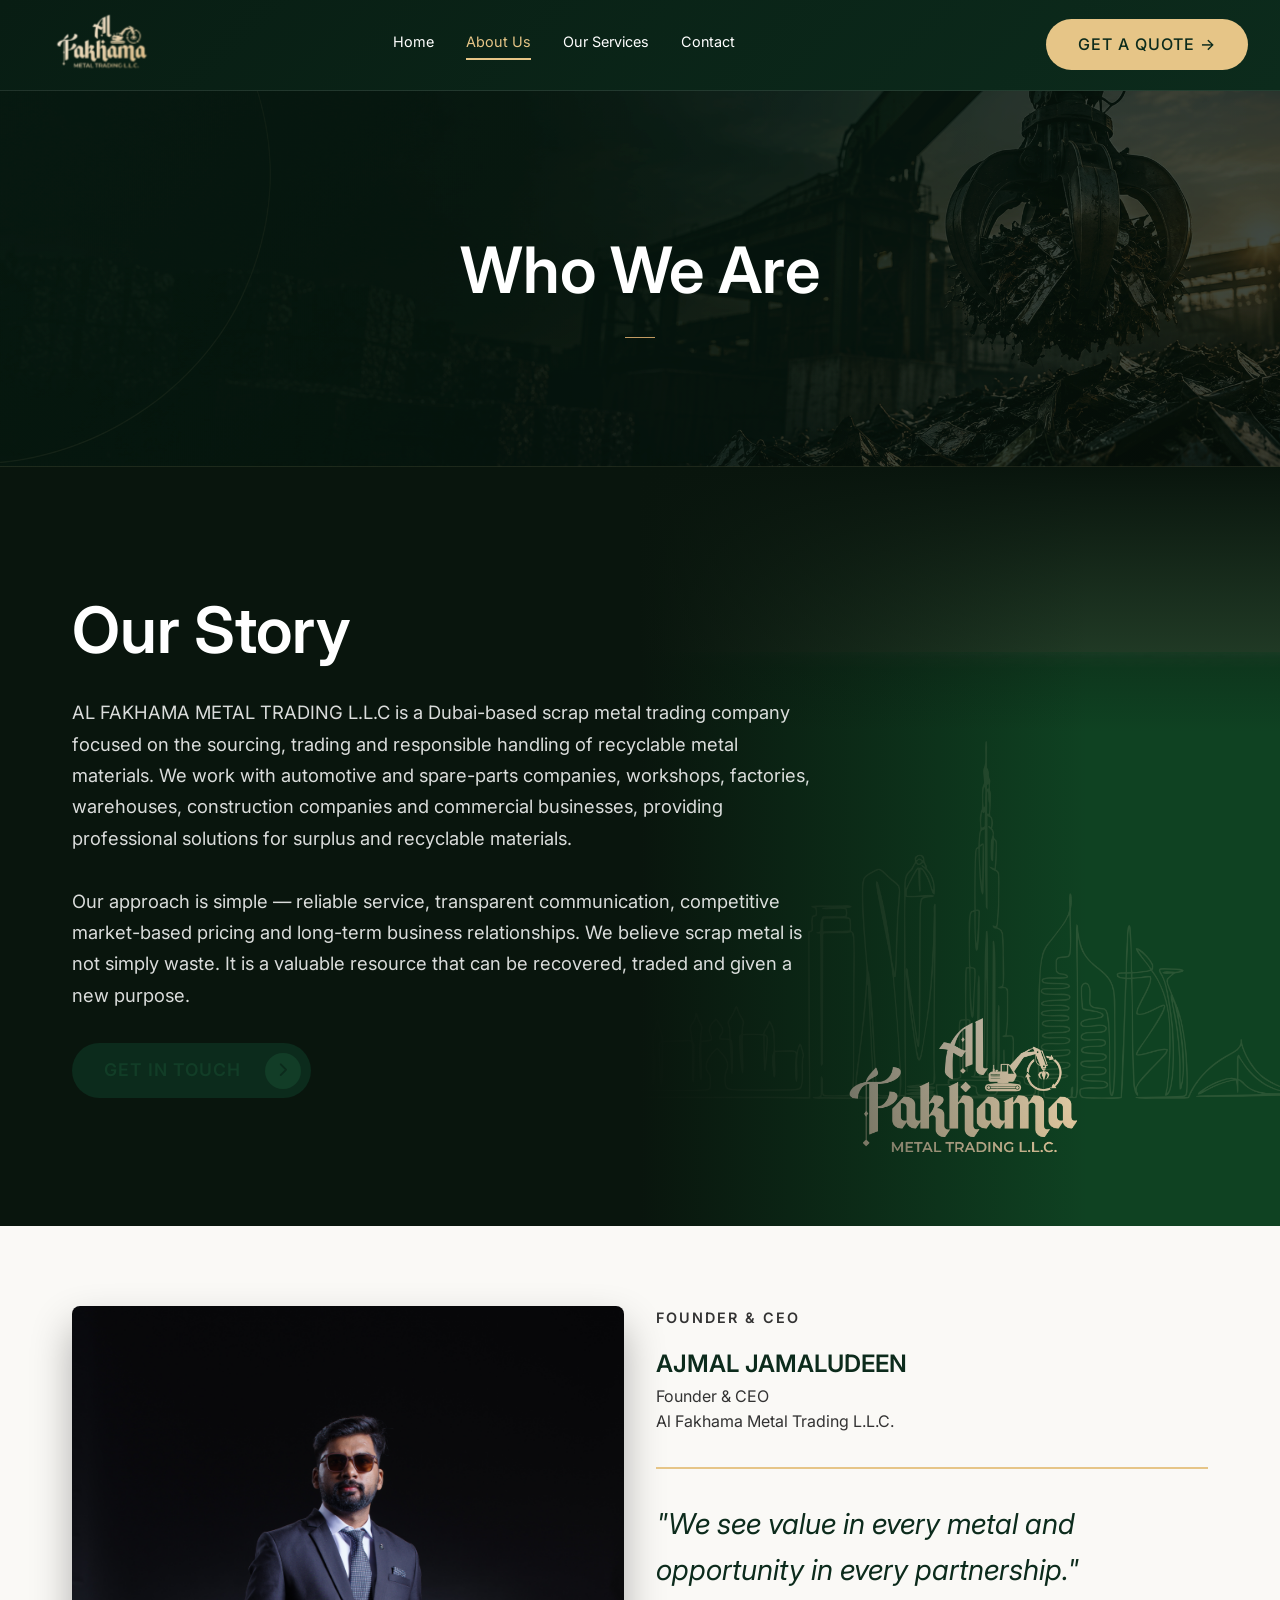
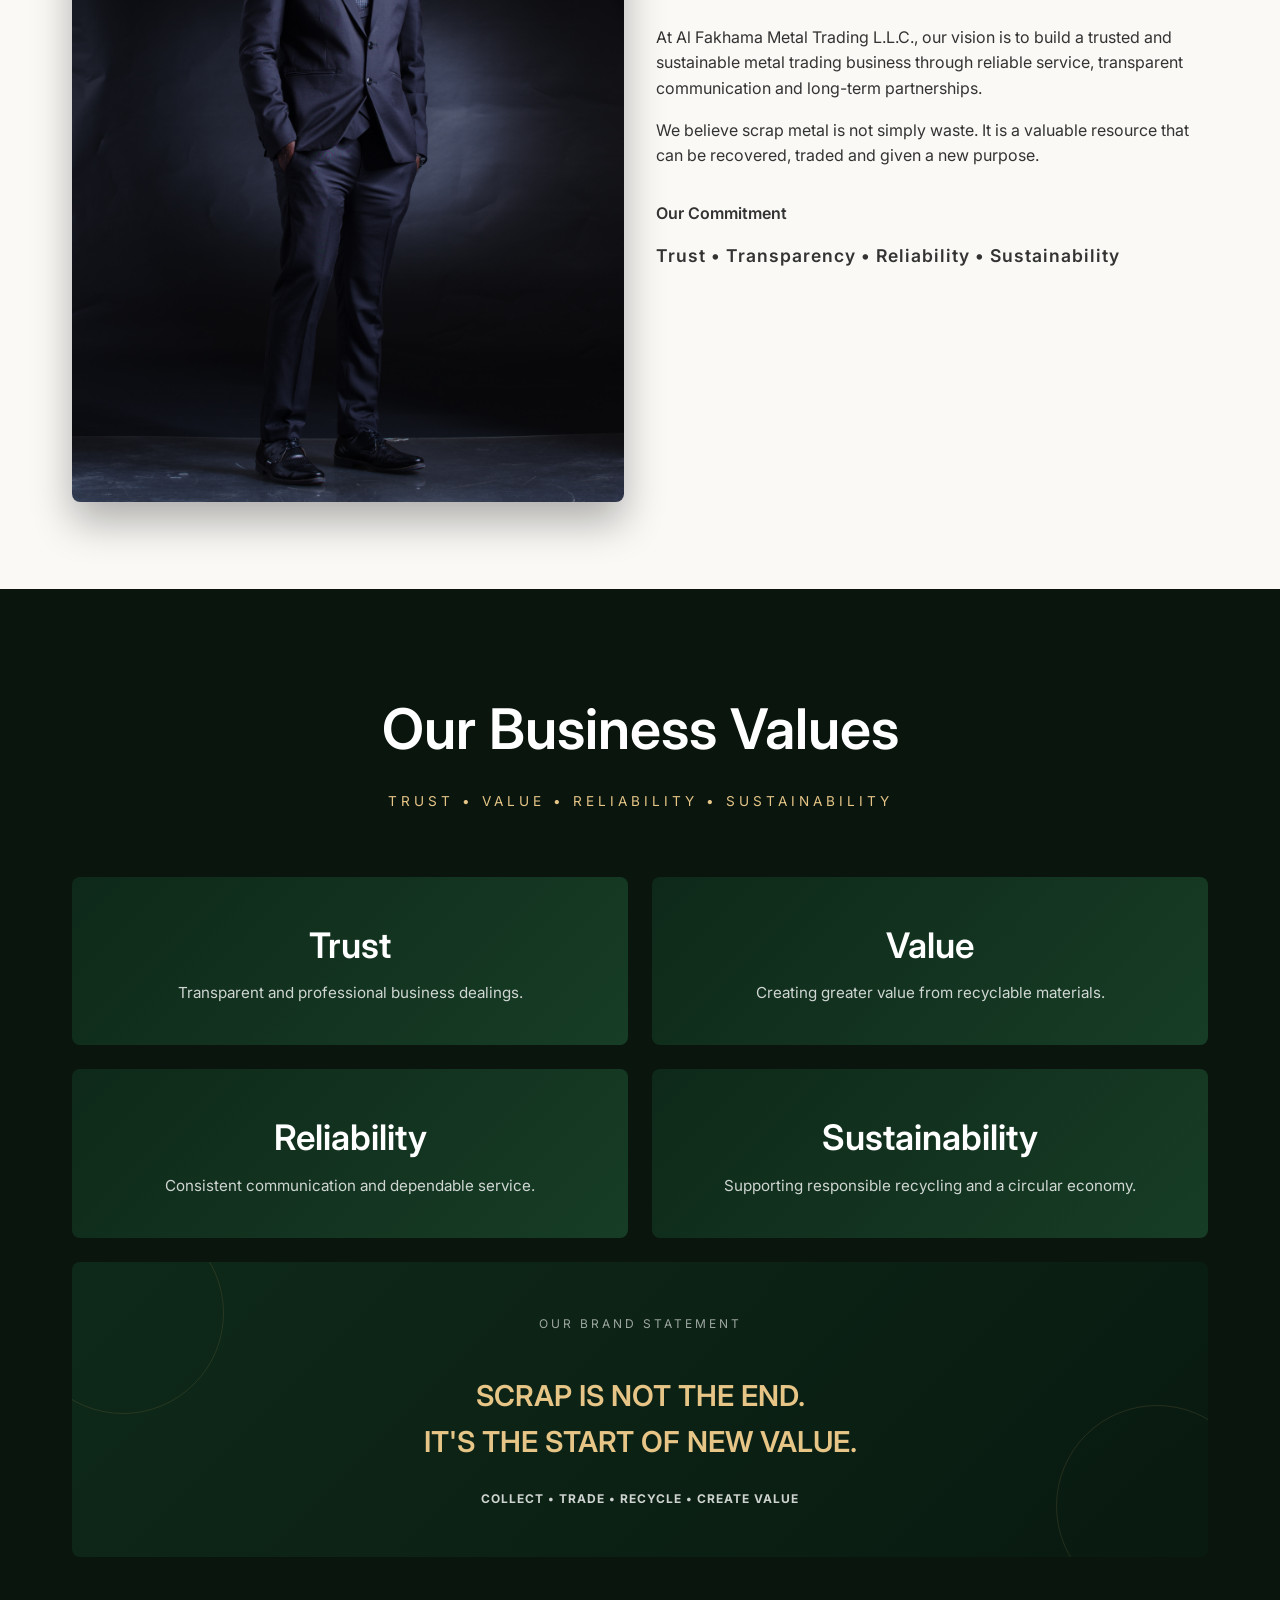
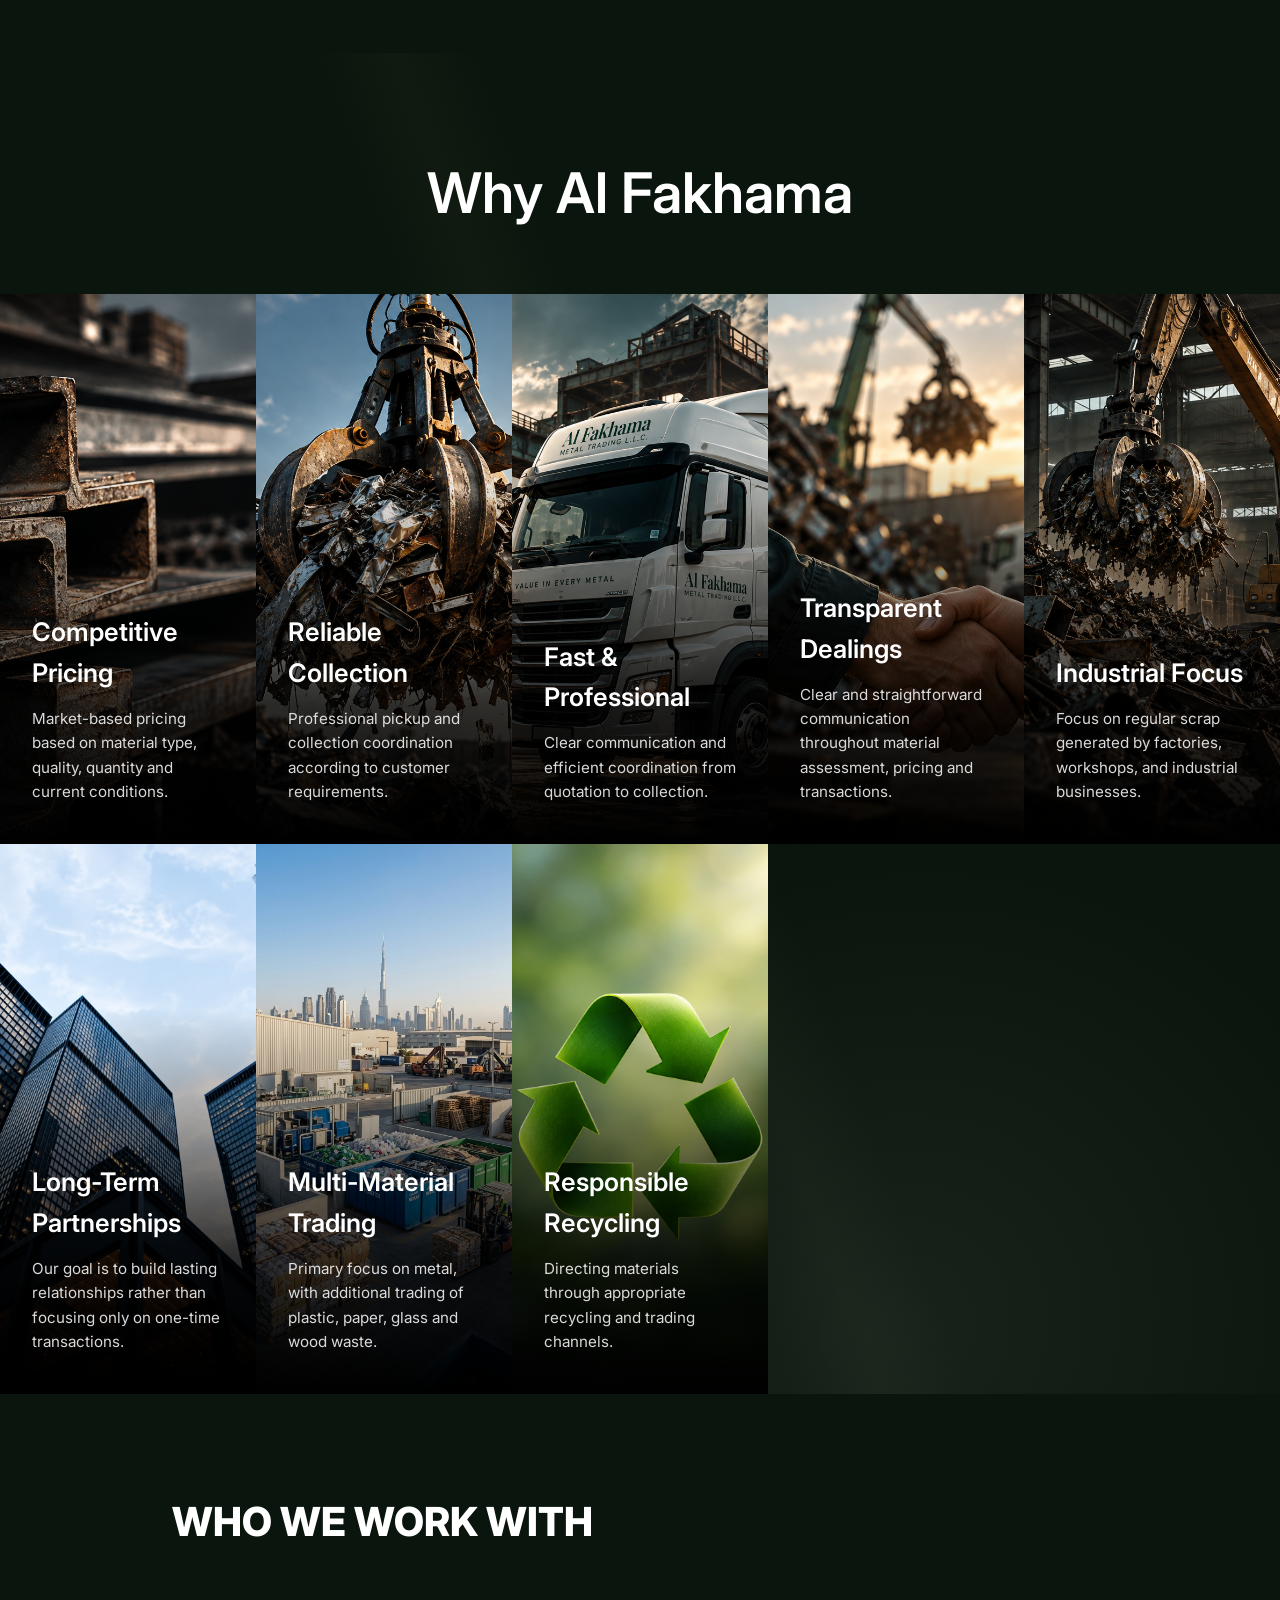
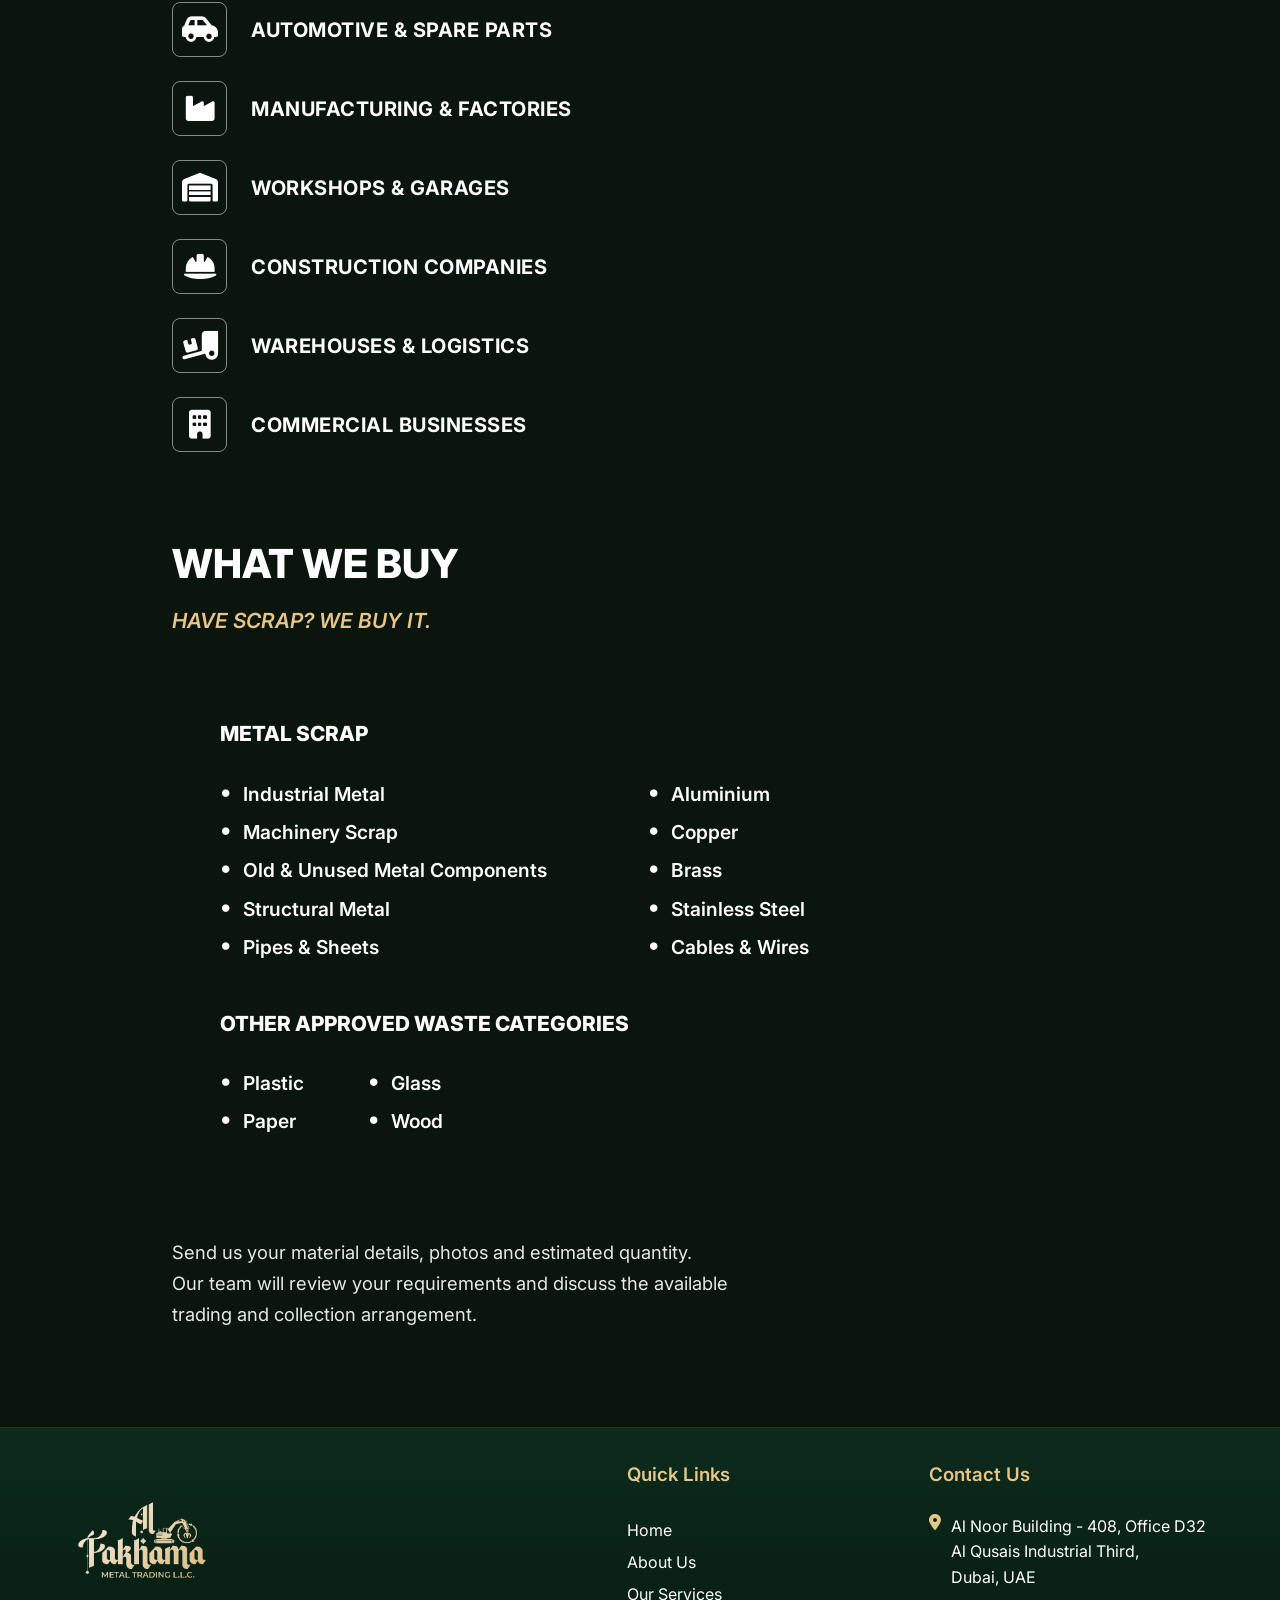
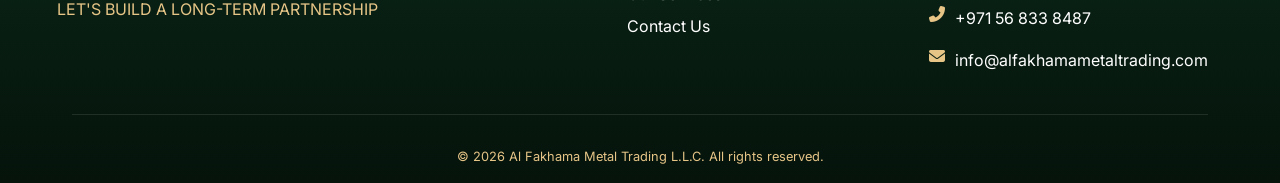
==== about.html @ 72f64377 "changes" ====
<!DOCTYPE html>
<html lang="en">

<head>
    <meta charset="UTF-8">
    <meta name="viewport" content="width=device-width, initial-scale=1.0">
    <title>About Us | Al Fakhama Metal Trading L.L.C.</title>
    <meta name="description"
        content="Learn about Al Fakhama Metal Trading L.L.C, a Dubai-based scrap metal trading company.">
    <link rel="stylesheet" href="css/style.css?v=2">
    <link rel="stylesheet" href="https://cdnjs.cloudflare.com/ajax/libs/font-awesome/6.4.0/css/all.min.css">
    <style>
        section.founder-section {
            background-color: #FAF9F6 !important;
            color: #333 !important;
        }

        .founder-section h2 {
            color: #0c2b1c !important;
        }

        .founder-section .founder-content p {
            color: #333 !important;
        }

        .founder-section .founder-quote {
            color: #0c2b1c !important;
        }
    </style>
</head>

<body>

    <header class="header">
        <div class="container">
            <div class="logo">
                <a href="index.html">
                    <img src="assets/logo.png" alt="Al Fakhama Logo"
                        style="height: 50px; transform: scale(2.8); transform-origin: left center;">
                </a>
            </div>
            <nav class="nav-links">
                <a href="index.html">Home</a>
                <a href="about.html" class="active">About Us</a>
                <a href="services.html">Our Services</a>

                <a href="contact.html">Contact</a>
            </nav>
            <a href="contact.html" class="btn btn-primary">Get a Quote &rarr;</a>
            <button class="mobile-menu-btn"><i class="fas fa-bars"></i></button>
        </div>
    </header>

    <div class="about-hero">
        <div class="about-hero-bg-image"
            style="position: absolute; top: 0; left: 0; right: 0; bottom: 0; background-image: url('assets/about_hero_new.png'); background-size: cover; background-position: center; opacity: 0.15; z-index: 0; pointer-events: none;">
        </div>
        <!-- Background text removed as requested -->
        <div class="container about-hero-inner" style="justify-content: center; position: relative; z-index: 2;">
            <div class="ah-center">
                <h1 class="ah-title">Who We <span class="text-gold">Are</span></h1>
                <div class="ah-sub-line"></div>
            </div>
        </div>
    </div>

    <section class="section" style="padding: 8rem 0; position: relative; overflow: hidden;">
        <!-- Right-side background image (z-index: 1), color-matched to the image's background to remove the internal hard edge -->
        <div style="position: absolute; top: 0; right: -20px; bottom: 0; width: calc(50% + 20px); background-color: rgb(42, 73, 47); background-image: url('assets/story_side_bg.png'); background-size: contain; background-position: right bottom; background-repeat: no-repeat; pointer-events: none; z-index: 1;"></div>
        
        <!-- Full-width gradient overlay to fade the left edge perfectly into the dark background -->
        <div style="position: absolute; top: 0; left: 0; right: 0; bottom: 0; z-index: 2; pointer-events: none; background: linear-gradient(to right, #09150d 0%, #09150d 50%, transparent 85%);"></div>
        
        <!-- Full-width gradient overlay to fade the top edge perfectly into the dark background -->
        <div style="position: absolute; top: 0; left: 0; right: 0; bottom: 0; z-index: 2; pointer-events: none; background: linear-gradient(to bottom, #09150d 0%, transparent 35%);"></div>

        <div class="container" style="max-width: 1200px; position: relative; z-index: 3;">
            <div class="story-content-clean" style="max-width: 65%;">
                <h2 class="text-gold">Our Story</h2>

                <p class="text-light">
                    AL FAKHAMA METAL TRADING L.L.C is a Dubai-based scrap metal trading company focused on the sourcing,
                    trading and responsible handling of recyclable metal materials. We work with automotive and
                    spare-parts companies, workshops, factories, warehouses, construction companies and commercial
                    businesses, providing professional solutions for surplus and recyclable materials.
                </p>

                <p class="text-light">
                    Our approach is simple &mdash; reliable service, transparent communication, competitive market-based
                    pricing and long-term business relationships. We believe scrap metal is not simply waste. It is a
                    valuable resource that can be recovered, traded and given a new purpose.
                </p>

                <a href="contact.html" class="btn btn-primary story-btn">
                    Get in Touch
                    <span class="story-btn-icon">
                        <i class="fas fa-chevron-right"></i>
                    </span>
                </a>
            </div>
        </div>
    </section>

    <!-- Founder Section -->
    <section class="section founder-section" style="background-color: #FAF9F6; color: #333;">
        <div class="container">
            <div class="grid grid-2">
                <div class="founder-image">
                    <img src="assets/founder_new.jpg" alt="Ajmal Jamaludeen, Founder & CEO">
                </div>
                <div class="founder-content">
                    <p class="text-gold-light mb-1"
                        style="font-weight: 600; letter-spacing: 2px; text-transform: uppercase; font-size: 0.9rem;">
                        FOUNDER & CEO</p>
                    <h2>AJMAL JAMALUDEEN</h2>
                    <p class="mb-2">Founder & CEO<br>Al Fakhama Metal Trading L.L.C.</p>

                    <blockquote class="founder-quote">
                        "We see value in every metal and opportunity in every partnership."
                    </blockquote>

                    <p class="mb-1">At Al Fakhama Metal Trading L.L.C., our vision is to build a trusted and sustainable
                        metal trading business through reliable service, transparent communication and long-term
                        partnerships.</p>
                    <p class="mb-1">We believe scrap metal is not simply waste. It is a valuable resource that can be
                        recovered, traded and given a new purpose.</p>

                    <div style="margin-top: 2rem;">
                        <h4 class="text-primary mb-1">Our Commitment</h4>
                        <p style="font-weight: 600; font-size: 1.1rem; letter-spacing: 1px;">Trust &bull; Transparency
                            &bull; Reliability &bull; Sustainability</p>
                    </div>
                </div>
            </div>
        </div>
    </section>

    <!-- Values Section -->
    <section class="section values-section">
        <div class="container">
            <div class="values-header">
                <h2 class="values-title">Our Business <span class="text-gold">Values</span></h2>
                <div class="values-subtitle">TRUST &bull; VALUE &bull; RELIABILITY &bull; SUSTAINABILITY</div>
            </div>

            <div class="values-grid">
                <div class="val-card">
                    <div class="val-content text-center" style="align-items: center;">
                        <h3>Trust</h3>
                        <p>Transparent and professional business dealings.</p>
                    </div>
                </div>

                <div class="val-card">
                    <div class="val-content text-center" style="align-items: center;">
                        <h3>Value</h3>
                        <p>Creating greater value from recyclable materials.</p>
                    </div>
                </div>

                <div class="val-card">
                    <div class="val-content text-center" style="align-items: center;">
                        <h3>Reliability</h3>
                        <p>Consistent communication and dependable service.</p>
                    </div>
                </div>

                <div class="val-card">
                    <div class="val-content text-center" style="align-items: center;">
                        <h3>Sustainability</h3>
                        <p>Supporting responsible recycling and a circular economy.</p>
                    </div>
                </div>
            </div>

            <div class="brand-statement-bar">
                <span class="brand-eyebrow">OUR BRAND STATEMENT</span>
                <h2 style="font-size: 1.8rem; text-transform: uppercase; margin: 1.5rem 0;">Scrap is not the
                    end.<br>It's the start of new value.</h2>
                <div class="brand-sub" style="font-weight: 700; letter-spacing: 1px;">COLLECT &bull; TRADE &bull;
                    RECYCLE &bull; CREATE VALUE</div>
            </div>
        </div>
    </section>

    <!-- Why Choose Us -->
    <section class="section why-section-bg" style="padding: 0;">
        <div class="text-center" style="padding: 6rem 1rem 3rem;">
            <h2 class="mat-title">Why Al Fakhama</h2>

        </div>

        <div class="achievements-grid">
            <div class="achievements-card">
                <div class="achievements-card-bg" style="background-image: url('assets/why_1.png');"></div>
                <div class="achievements-card-content">
                    <h4>Competitive Pricing</h4>
                    <p>Market-based pricing based on material type, quality, quantity and current conditions.</p>
                </div>
            </div>
            <div class="achievements-card">
                <div class="achievements-card-bg" style="background-image: url('assets/why_2.png');"></div>
                <div class="achievements-card-content">
                    <h4>Reliable Collection</h4>
                    <p>Professional pickup and collection coordination according to customer requirements.</p>
                </div>
            </div>
            <div class="achievements-card">
                <div class="achievements-card-bg" style="background-image: url('assets/why_3.png');"></div>
                <div class="achievements-card-content">
                    <h4>Fast & Professional</h4>
                    <p>Clear communication and efficient coordination from quotation to collection.</p>
                </div>
            </div>
            <div class="achievements-card">
                <div class="achievements-card-bg" style="background-image: url('assets/why_4.png');"></div>
                <div class="achievements-card-content">
                    <h4>Transparent Dealings</h4>
                    <p>Clear and straightforward communication throughout material assessment, pricing and transactions.
                    </p>
                </div>
            </div>
            <div class="achievements-card">
                <div class="achievements-card-bg" style="background-image: url('assets/why_5.png');"></div>
                <div class="achievements-card-content">
                    <h4>Industrial Focus</h4>
                    <p>Focus on regular scrap generated by factories, workshops, and industrial businesses.</p>
                </div>
            </div>
            <div class="achievements-card">
                <div class="achievements-card-bg" style="background-image: url('assets/why_6_new.png');"></div>
                <div class="achievements-card-content">
                    <h4>Long-Term Partnerships</h4>
                    <p>Our goal is to build lasting relationships rather than focusing only on one-time transactions.
                    </p>
                </div>
            </div>
            <div class="achievements-card">
                <div class="achievements-card-bg" style="background-image: url('assets/why_7.png');"></div>
                <div class="achievements-card-content">
                    <h4>Multi-Material Trading</h4>
                    <p>Primary focus on metal, with additional trading of plastic, paper, glass and wood waste.</p>
                </div>
            </div>
            <div class="achievements-card">
                <div class="achievements-card-bg" style="background-image: url('assets/why_8.png');"></div>
                <div class="achievements-card-content">
                    <h4>Responsible Recycling</h4>
                    <p>Directing materials through appropriate recycling and trading channels.</p>
                </div>
            </div>
        </div>
    </section>

    <!-- Who We Work With Section -->
    <section class="section www-section">
        <div class="container" style="max-width: 1000px;">
            <div class="www-header">
                <h2>WHO WE WORK WITH</h2>
            </div>

            <div class="www-list">
                <div class="www-item">
                    <div class="www-icon"><i class="fas fa-car-side"></i></div>
                    <h4>AUTOMOTIVE & SPARE PARTS</h4>
                </div>
                <div class="www-item">
                    <div class="www-icon"><i class="fas fa-industry"></i></div>
                    <h4>MANUFACTURING & FACTORIES</h4>
                </div>
                <div class="www-item">
                    <div class="www-icon"><i class="fas fa-warehouse"></i></div>
                    <h4>WORKSHOPS & GARAGES</h4>
                </div>
                <div class="www-item">
                    <div class="www-icon"><i class="fas fa-hard-hat"></i></div>
                    <h4>CONSTRUCTION COMPANIES</h4>
                </div>
                <div class="www-item">
                    <div class="www-icon"><i class="fas fa-truck-loading"></i></div>
                    <h4>WAREHOUSES & LOGISTICS</h4>
                </div>
                <div class="www-item">
                    <div class="www-icon"><i class="fas fa-building"></i></div>
                    <h4>COMMERCIAL BUSINESSES</h4>
                </div>
            </div>

            <div class="wwb-header">
                <h2>WHAT WE BUY</h2>
                <h4>HAVE SCRAP? WE BUY IT.</h4>
            </div>

            <div class="wwb-card">
                <h4 class="wwb-card-title">METAL SCRAP</h4>
                <div class="wwb-grid">
                    <ul class="wwb-list">
                        <li>Industrial Metal</li>
                        <li>Machinery Scrap</li>
                        <li>Old & Unused Metal Components</li>
                        <li>Structural Metal</li>
                        <li>Pipes & Sheets</li>
                    </ul>
                    <ul class="wwb-list">
                        <li>Aluminium</li>
                        <li>Copper</li>
                        <li>Brass</li>
                        <li>Stainless Steel</li>
                        <li>Cables & Wires</li>
                    </ul>
                </div>

                <h4 class="wwb-card-title">OTHER APPROVED WASTE CATEGORIES</h4>
                <div class="wwb-flex">
                    <div>
                        <div>Plastic</div>
                        <div>Paper</div>
                    </div>
                    <div>
                        <div>Glass</div>
                        <div>Wood</div>
                    </div>
                </div>
            </div>

            <p class="wwb-footer-text text-light">
                Send us your material details, photos and estimated quantity.<br>
                Our team will review your requirements and discuss the available<br>
                trading and collection arrangement.
            </p>
        </div>
    </section>

    <footer class="footer">
        <div class="container">
            <div class="footer-grid">
                <div style="margin-left: -30px;">
                    <div class="logo" style="margin-top: -20px; margin-bottom: -50px;">
                        <img src="assets/logo.png" alt="Al Fakhama Logo" style="height: 200px;">
                    </div>
                    <p class="text-muted mb-2" style="margin-left: 15px;">LET'S BUILD A LONG-TERM PARTNERSHIP</p>

                </div>
                <div>
                    <h3>Quick Links</h3>
                    <ul class="text-muted" style="line-height: 2;">
                        <li><a href="index.html">Home</a></li>
                        <li><a href="about.html">About Us</a></li>
                        <li><a href="services.html">Our Services</a></li>
                        <li><a href="contact.html">Contact Us</a></li>
                    </ul>
                </div>
                <div>
                    <h3>Contact Us</h3>
                    <ul class="footer-contact text-muted">
                        <li>
                            <i class="fas fa-map-marker-alt text-gold-light mt-1"></i>
                            <span>Al Noor Building - 408, Office D32<br>Al Qusais Industrial Third,<br>Dubai, UAE</span>
                        </li>
                        <li>
                            <i class="fas fa-phone-alt text-gold-light mt-1"></i>
                            <span>+971 56 833 8487</span>
                        </li>
                        <li>
                            <i class="fas fa-envelope text-gold-light mt-1"></i>
                            <span>info@alfakhamametaltrading.com</span>
                        </li>
                    </ul>
                </div>
            </div>
            <div class="footer-bottom">
                <p>&copy; 2026 Al Fakhama Metal Trading L.L.C. All rights reserved.</p>
            </div>
        </div>
    </footer>
    <script src="js/script.js"></script>
</body>

</html>
---- css/style.css ----
@import url('https://fonts.googleapis.com/css2?family=Inter:wght@300;400;500;600;700;800&display=swap');

:root {
    --primary-color: #0c2b1c;
    --secondary-color: #123d27;
    --gold: #c29b62;
    --gold-light: #e6c587;
    --text-light: #ffffff;
    --text-muted: rgba(255, 255, 255, 0.7);
    --font-heading: 'Inter', sans-serif;
    --font-body: 'Inter', sans-serif;
}

* {
    margin: 0;
    padding: 0;
    box-sizing: border-box;
}

body {
    font-family: var(--font-body);
    background-color: #09150d;
    color: var(--text-light);
    line-height: 1.6;
    -webkit-font-smoothing: antialiased;
}

a {
    text-decoration: none;
    color: inherit;
}

ul {
    list-style: none;
}

/* Typography */
h1,
h2,
h3,
h4,
h5,
h6 {
    font-family: var(--font-heading);
    font-weight: 600;
}

.text-gold {
    color: var(--gold);
}

.text-gold-light {
    color: var(--gold-light);
}

/* Layout Classes */
.container {
    max-width: 1200px;
    margin: 0 auto;
    padding: 0 2rem;
}

.section {
    padding: 5rem 0;
}

.grid {
    display: grid;
    gap: 2rem;
}

.grid-2 {
    grid-template-columns: repeat(2, 1fr);
}

.grid-3 {
    grid-template-columns: repeat(3, 1fr);
}

.grid-4 {
    grid-template-columns: repeat(4, 1fr);
}

@media (max-width: 768px) {

    .grid-2,
    .grid-3,
    .grid-4 {
        grid-template-columns: 1fr;
    }
}

/* Buttons */
.btn {
    display: inline-block;
    padding: 0.8rem 2rem;
    font-family: var(--font-body);
    font-weight: 500;
    text-transform: uppercase;
    letter-spacing: 1px;
    border-radius: 30px;
    transition: all 0.3s ease;
    cursor: pointer;
    border: none;
}

.btn-primary {
    background-color: var(--gold-light);
    color: var(--primary-color);
}

.btn-primary:hover {
    background-color: #ffffff;
    transform: translateY(-2px);
    box-shadow: 0 5px 15px rgba(240, 229, 195, 0.3);
}

.btn-outline {
    background-color: transparent;
    color: var(--gold-light);
    border: 1px solid var(--gold-light);
}

.btn-outline:hover {
    background-color: var(--gold-light);
    color: var(--primary-color);
}

/* Header */
.top-bar {
    background: linear-gradient(90deg, #05140b, #0a2113);
    color: var(--gold-light);
    text-align: right;
    padding: 0.5rem 2rem;
    font-size: 0.8rem;
    letter-spacing: 2px;
    text-transform: uppercase;
}

.header {
    background: linear-gradient(135deg, #081d13 0%, var(--primary-color) 100%);
    padding: 1rem 0;
    border-bottom: 1px solid rgba(255, 255, 255, 0.1);
    position: sticky;
    top: 0;
    z-index: 100;
}

.header .container {
    display: flex;
    justify-content: space-between;
    align-items: center;
    max-width: 100%;
    padding: 0 2rem;
}

.logo h1 {
    font-size: 1.8rem;
    color: var(--gold-light);
    line-height: 1;
}

.logo p {
    font-size: 0.7rem;
    color: var(--gold-light);
    letter-spacing: 1px;
}

.nav-links {
    display: flex;
    gap: 2rem;
}

.nav-links a {
    font-size: 0.9rem;
    color: var(--text-light);
    transition: color 0.3s ease;
}

.nav-links a:hover,
.nav-links a.active {
    color: var(--gold-light);
    border-bottom: 2px solid var(--gold-light);
    padding-bottom: 5px;
}

.mobile-menu-btn {
    display: none;
    background: none;
    border: none;
    color: var(--gold-light);
    font-size: 1.5rem;
    cursor: pointer;
}

@media (max-width: 992px) {
    .nav-links {
        display: none;
    }

    .mobile-menu-btn {
        display: block;
    }

    .header .btn {
        display: none;
    }
}

/* Footer */
.footer {
    background: linear-gradient(180deg, var(--primary-color) 0%, #05130b 100%);
    padding: 2rem 0 1rem;
    border-top: 1px solid rgba(212, 175, 55, 0.2);
}

.footer-grid {
    display: grid;
    grid-template-columns: 2fr 1fr 1fr;
    gap: 3rem;
    margin-bottom: 1.5rem;
}

.footer h3 {
    color: var(--gold-light);
    margin-bottom: 1.5rem;
}

.footer-contact li {
    margin-bottom: 1rem;
    display: flex;
    align-items: flex-start;
    gap: 10px;
}

.footer-bottom {
    text-align: center;
    padding-top: 2rem;
    border-top: 1px solid rgba(255, 255, 255, 0.1);
    font-size: 0.8rem;
    color: var(--text-muted);
}

@media (max-width: 768px) {
    .footer-grid {
        grid-template-columns: 1fr;
    }
}

/* Hero Section */
.hero {
    position: relative;
    height: 80vh;
    display: flex;
    align-items: center;
    background: url('../assets/hero_bg.png') center/cover no-repeat;
}

.hero::before {
    content: '';
    position: absolute;
    top: 0;
    left: 0;
    right: 0;
    bottom: 0;
    background: linear-gradient(to right, rgba(13, 47, 31, 0.9) 0%, rgba(13, 47, 31, 0.5) 100%);
}

.hero-content {
    position: relative;
    z-index: 1;
    max-width: 600px;
}

.hero h2 {
    font-size: 3.5rem;
    line-height: 1.2;
    margin-bottom: 1rem;
    color: var(--text-light);
}

.hero p {
    font-size: 1.2rem;
    color: var(--gold-light);
    letter-spacing: 2px;
    text-transform: uppercase;
    margin-bottom: 2rem;
}

/* Components for inner pages */
.page-header {
    padding: 4rem 0;
    text-align: center;
    background-color: var(--secondary-color);
    border-bottom: 1px solid rgba(212, 175, 55, 0.2);
}

.page-header h1 {
    font-size: 3rem;
    color: var(--gold-light);
}

/* Card Style */
.card {
    background-color: var(--secondary-color);
    padding: 2rem;
    border-radius: 8px;
    border: 1px solid rgba(255, 255, 255, 0.05);
    transition: transform 0.3s ease, border-color 0.3s ease;
}

.card:hover {
    transform: translateY(-5px);
    border-color: var(--gold-light);
}

.card h3 {
    color: var(--gold-light);
    margin-bottom: 1rem;
}

/* specific sections */
.founder-section {
    background-color: #FAF9F6 !important;
    color: #333 !important;
}

.founder-section h2 {
    color: var(--primary-color);
}

.founder-quote {
    font-size: 1.8rem;
    font-style: italic;
    font-family: var(--font-heading);
    color: var(--primary-color);
    margin: 2rem 0;
    border-top: 2px solid var(--gold-light);
    padding-top: 2rem;
}

.founder-image img {
    width: 100%;
    border-radius: 8px;
    box-shadow: 0 20px 40px rgba(0, 0, 0, 0.3);
}

.values-grid {
    display: grid;
    grid-template-columns: repeat(4, 1fr);
    gap: 1rem;
    text-align: center;
    margin-top: 3rem;
}

.value-item i {
    font-size: 2rem;
    margin-bottom: 1rem;
}

.metal-grid img {
    width: 100%;
    height: 200px;
    object-fit: cover;
    border-radius: 4px;
    margin-bottom: 1rem;
}

.step-card {
    text-align: center;
}

.step-number {
    font-size: 3rem;
    font-family: var(--font-heading);
    color: var(--gold);
    opacity: 0.5;
    margin-bottom: -1rem;
}

/* Utilities */
.mb-1 {
    margin-bottom: 1rem;
}

.mb-2 {
    margin-bottom: 2rem;
}

.text-center {
    text-align: center;
}

/* Why Card Styles */
.why-grid {
    display: grid;
    grid-template-columns: repeat(4, 1fr);
    gap: 1.5rem;
}

@media (max-width: 992px) {
    .why-grid {
        grid-template-columns: repeat(2, 1fr);
    }
}

@media (max-width: 576px) {
    .why-grid {
        grid-template-columns: 1fr;
    }
}

.why-card {
    position: relative;
    background-color: #0c2016;
    border: 1px solid rgba(226, 197, 135, 0.1);
    border-radius: 12px;
    overflow: hidden;
    display: flex;
    flex-direction: column;
    min-height: 280px;
    transition: all 0.3s ease;
}

.why-card:hover {
    border-color: var(--gold);
    transform: translateY(-5px);
    box-shadow: 0 10px 30px rgba(0, 0, 0, 0.5);
}

.why-card-bg {
    position: relative;
    width: 100%;
    height: 180px;
    background-size: contain;
    background-repeat: no-repeat;
    background-position: center;
    background-color: transparent;
    border-bottom: 1px solid rgba(255, 255, 255, 0.05);
}

.why-card-content {
    position: relative;
    padding: 1.5rem;
    display: flex;
    flex-direction: column;
    width: 100%;
    flex-grow: 1;
    background: transparent;
}

.why-card-num {
    font-size: 1.5rem;
    color: var(--gold);
    font-weight: 300;
    margin-bottom: 0.5rem;
}

.why-card h4 {
    font-size: 1.1rem;
    margin-bottom: 0.5rem;
    font-family: var(--font-heading);
    color: var(--text-light);
    line-height: 1.3;
}

.why-card p {
    font-size: 0.75rem;
    color: var(--text-muted);
    margin-bottom: 1.5rem;
    flex-grow: 1;
}

.why-card-arrow {
    width: 28px;
    height: 28px;
    border: 1px solid var(--gold);
    border-radius: 50%;
    display: flex;
    align-items: center;
    justify-content: center;
    color: var(--gold);
    font-size: 0.7rem;
    transition: all 0.3s ease;
}

.why-card:hover .why-card-arrow {
    background-color: var(--gold);
    color: var(--primary-color);
}

/* Services Hero */
.services-hero {
    background: linear-gradient(135deg, #091a11 0%, #06110a 100%);
    padding: 8rem 0 6rem;
    position: relative;
    overflow: hidden;
    border-bottom: 1px solid rgba(226, 197, 135, 0.1);
}

.services-hero::before {
    content: '';
    position: absolute;
    top: 0;
    right: 0;
    bottom: 0;
    left: 0;
    background-image: url('../assets/services_hero_new.png');
    background-size: cover;
    background-position: center;
    opacity: 0.08;
    z-index: 0;
}

.services-hero-inner {
    position: relative;
    z-index: 1;
    display: flex;
    align-items: center;
    justify-content: space-between;
    gap: 3rem;
}

.sh-left {
    flex: 1.3;
}

.sh-middle {
    flex: 1;
}

.sh-right {
    flex: 0.8;
    display: flex;
    align-items: center;
    gap: 1.5rem;
    justify-content: flex-end;
}

.sh-divider {
    width: 1px;
    height: 100px;
    background-color: rgba(194, 155, 98, 0.3);
}

.sh-eyebrow {
    font-size: 0.75rem;
    letter-spacing: 2px;
    text-transform: uppercase;
    display: block;
    margin-bottom: 1rem;
    font-weight: 500;
}

.sh-title {
    font-size: 4rem;
    line-height: 1.1;
    margin: 0;
    font-family: var(--font-heading);
}

.sh-middle p {
    font-size: 0.95rem;
    line-height: 1.6;
    color: var(--text-light);
    margin: 0;
}

.sh-impact {
    font-size: 0.8rem;
    line-height: 1.5;
    letter-spacing: 1px;
    font-weight: 500;
}

.sh-badge {
    position: relative;
    width: 90px;
    height: 90px;
    display: flex;
    align-items: center;
    justify-content: center;
}

.rotating-text {
    position: absolute;
    top: 0;
    left: 0;
    width: 100%;
    height: 100%;
    animation: rotate 20s linear infinite;
}

.rotating-text text {
    font-size: 13.5px;
    letter-spacing: 3px;
    fill: var(--gold);
    font-family: var(--font-body);
}

@keyframes rotate {
    from {
        transform: rotate(0deg);
    }

    to {
        transform: rotate(360deg);
    }
}

@media (max-width: 1024px) {
    .sh-title {
        font-size: 3rem;
    }
}

@media (max-width: 768px) {
    .services-hero-inner {
        flex-direction: column;
        align-items: flex-start;
        gap: 2rem;
    }

    .sh-divider {
        width: 100%;
        height: 1px;
    }

    .sh-right {
        justify-content: flex-start;
    }

    .sh-title {
        font-size: 2.5rem;
    }
}

/* How It Works Section */
.works-section {
    background-color: #0b1f13;
    /* Very dark rich green */
    position: relative;
    padding: 6rem 0;
    overflow: hidden;
}


.works-header {
    text-align: left;
    margin-bottom: 5rem;
    position: relative;
    z-index: 2;
}

.works-eyebrow {
    font-size: 0.75rem;
    letter-spacing: 3px;
    text-transform: uppercase;
    color: var(--gold-light);
    display: inline-block;
}

.works-header .works-eyebrow::after {
    content: '';
    display: block;
    width: 40px;
    height: 1px;
    background-color: var(--gold);
    margin: 0.8rem auto 1.5rem;
}

.works-footer {
    text-align: center;
    margin-top: 6rem;
    position: relative;
    z-index: 2;
}

.works-footer .works-eyebrow::before,
.works-footer .works-eyebrow::after {
    content: '';
    display: inline-block;
    width: 60px;
    height: 1px;
    background-color: rgba(226, 197, 135, 0.4);
    vertical-align: middle;
    margin: 0 1rem;
}

.works-title {
    font-size: 4rem;
    font-family: var(--font-heading);
    margin-bottom: 1rem;
    color: var(--text-light);
}

.works-subtitle {
    color: rgba(255, 255, 255, 0.8);
    font-size: 1rem;
    line-height: 1.6;
}

.works-grid {
    display: flex;
    align-items: flex-start;
    justify-content: space-between;
    position: relative;
    z-index: 2;
}

.works-step {
    flex: 1;
    position: relative;
    padding: 0 1.5rem;
}

.works-bg-num {
    position: absolute;
    top: -55px;
    left: 1.5rem;
    font-size: 5.5rem;
    font-family: var(--font-heading);
    font-weight: 700;
    color: #1a3c26;
    /* Deep green for number */
    z-index: -1;
    letter-spacing: -2px;
}

.works-icon {
    width: 65px;
    height: 65px;
    border: 1px solid #ffffff;
    border-radius: 50%;
    display: flex;
    align-items: center;
    justify-content: center;
    font-size: 1.5rem;
    color: #ffffff;
    margin-bottom: 2rem;
}

.works-step h3 {
    font-size: 1.5rem;
    color: var(--gold-light);
    margin-bottom: 1rem;
    font-family: var(--font-heading);
}

.works-step p {
    font-size: 0.9rem;
    color: rgba(255, 255, 255, 0.8);
    line-height: 1.6;
}

.works-arrow {
    width: 35px;
    height: 35px;
    border: 1px solid #ffffff;
    border-radius: 50%;
    display: flex;
    align-items: center;
    justify-content: center;
    color: #ffffff;
    font-size: 0.8rem;
    flex-shrink: 0;
    margin: 2rem 1rem 0;
    /* aligned down a bit to match icon */
    position: relative;
}

.works-arrow::before {
    content: '';
    position: absolute;
    top: 50%;
    left: -40px;
    width: 30px;
    height: 1px;
    background-color: rgba(255, 255, 255, 0.15);
}

.works-arrow::after {
    content: '';
    position: absolute;
    top: 50%;
    right: -40px;
    width: 30px;
    height: 1px;
    background-color: rgba(255, 255, 255, 0.15);
}

@media (max-width: 992px) {
    .works-grid {
        flex-direction: column;
        gap: 5rem;
    }

    .works-arrow {
        transform: rotate(90deg);
        margin: 0 auto;
    }

    .works-arrow::before,
    .works-arrow::after {
        display: none;
    }

    .works-bg-num {
        left: 50%;
        transform: translateX(-50%);
        text-align: center;
    }

    .works-step {
        text-align: center;
        padding: 0;
    }

    .works-icon {
        margin: 0 auto 2rem;
    }
}

/* Materials Section */
.mat-section {
    background-color: #08150d;
    padding: 6rem 0;
    color: var(--text-light);
}

.mat-header {
    display: flex;
    justify-content: space-between;
    align-items: center;
    gap: 3rem;
    margin-bottom: 4rem;
}

.mat-header-left {
    flex: 1.2;
}

.mat-header-middle {
    flex: 1;
    border-left: 1px solid rgba(226, 197, 135, 0.2);
    padding-left: 2rem;
}

.mat-header-right {
    flex: 0.6;
    display: flex;
    align-items: center;
    gap: 1.5rem;
}

.mat-eyebrow {
    font-size: 0.75rem;
    letter-spacing: 2px;
    text-transform: uppercase;
    display: block;
    margin-bottom: 0.5rem;
}

.mat-title {
    font-size: 3.5rem;
    font-family: var(--font-heading);
    margin: 0 0 0.5rem 0;
    color: var(--gold-light);
}

.mat-sub-eyebrow {
    font-size: 0.8rem;
    letter-spacing: 2px;
    text-transform: uppercase;
    color: #6a8c78;
    margin: 0;
}

.mat-header-middle p {
    color: rgba(255, 255, 255, 0.7);
    font-size: 0.95rem;
    line-height: 1.6;
    margin: 0;
}

.mat-divider {
    width: 1px;
    height: 60px;
    background-color: rgba(226, 197, 135, 0.4);
}

.mat-list {
    list-style: none;
    padding: 0;
    margin: 0;
    font-size: 0.75rem;
    letter-spacing: 1px;
    line-height: 1.8;
}

.mat-category-header {
    display: flex;
    align-items: center;
    margin-bottom: 2rem;
    gap: 1.5rem;
}

.mat-category-header h3 {
    font-size: 1.5rem;
    font-family: var(--font-heading);
    margin: 0;
}

.mat-line {
    height: 1px;
    background-color: var(--gold);
    width: 60px;
}

.mat-link {
    margin-left: auto;
    font-size: 0.75rem;
    color: rgba(255, 255, 255, 0.6);
    letter-spacing: 1px;
    text-transform: uppercase;
    cursor: pointer;
    transition: color 0.3s ease;
}

.mat-link:hover {
    color: var(--gold);
}

.mat-grid {
    display: grid;
    grid-template-columns: repeat(4, 1fr);
    gap: 1.5rem;
    margin-bottom: 4rem;
}

/* New image card layout for materials */
.mat-image-card {
    position: relative;
    border-radius: 4px;
    overflow: hidden;
    background-color: transparent;
    transition: transform 0.3s ease;
}

.mat-image-card:hover {
    transform: translateY(-5px);
}

.mat-image-wrapper {
    position: relative;
    width: 100%;
    padding-bottom: 75%;
    /* 4:3 aspect ratio */
    overflow: hidden;
    border-radius: 4px;
}

.mat-image-wrapper img {
    position: absolute;
    top: 0;
    left: 0;
    width: 100%;
    height: 100%;
    object-fit: cover;
}

.mat-image-label {
    margin-top: 10px;
    color: var(--text-light);
    text-align: center;
    font-size: 1.1rem;
    font-weight: 500;
    font-family: var(--font-heading);
}

.mat-bottom-bar {
    border: 1px solid rgba(226, 197, 135, 0.2);
    border-radius: 12px;
    padding: 2rem 3rem;
    display: flex;
    justify-content: space-between;
    align-items: center;
    background: linear-gradient(to right, rgba(226, 197, 135, 0.05), transparent);
}

.mat-bb-left {
    display: flex;
    align-items: center;
    gap: 1.5rem;
}

.mat-bb-left h3 {
    font-size: 1.5rem;
    font-family: var(--font-heading);
    margin: 0;
}

.mat-bb-middle {
    display: flex;
    align-items: center;
    gap: 3rem;
}

.mat-bb-item {
    display: flex;
    align-items: center;
    gap: 0.5rem;
    font-size: 0.9rem;
    color: rgba(255, 255, 255, 0.8);
}

.mat-bb-item i {
    color: var(--gold);
}

.mat-bb-right .why-card-arrow {
    margin: 0;
}

@media (max-width: 1024px) {
    .mat-header {
        flex-direction: column;
        align-items: flex-start;
        gap: 2rem;
    }

    .mat-header-middle {
        border-left: none;
        padding-left: 0;
    }

    .mat-divider {
        display: none;
    }

    .mat-grid {
        grid-template-columns: repeat(2, 1fr);
    }

    .mat-bottom-bar {
        flex-direction: column;
        align-items: flex-start;
        gap: 2rem;
    }

    .mat-bb-middle {
        flex-wrap: wrap;
        gap: 1.5rem;
    }
}

/* Values Section (About Page) */
.values-section {
    background-color: transparent;
    padding: 6rem 0;
    color: var(--white);
}

.values-header {
    text-align: center;
    margin-bottom: 4rem;
}

.values-eyebrow {
    font-size: 0.75rem;
    letter-spacing: 3px;
    text-transform: uppercase;
    display: inline-flex;
    align-items: center;
    gap: 1rem;
    margin-bottom: 1rem;
    color: var(--gold-light);
}

.values-eyebrow::before,
.values-eyebrow::after {
    content: '';
    width: 30px;
    height: 1px;
    background-color: var(--gold-light);
}

.values-title {
    font-size: 3.5rem;
    font-family: var(--font-heading);
    margin: 0 0 1rem 0;
}

.values-subtitle {
    font-size: 0.85rem;
    letter-spacing: 4px;
    color: var(--gold-light);
}

.values-grid {
    display: grid;
    grid-template-columns: 1fr 1fr;
    gap: 1.5rem;
    margin-bottom: 1.5rem;
}

.val-card {
    background: linear-gradient(135deg, #0e2919 0%, #173d26 100%);
    border-radius: 8px;
    padding: 2.5rem;
    display: flex;
    gap: 2rem;
    color: var(--text-light);
    position: relative;
    overflow: hidden;
}

.val-num {
    font-size: 2.5rem;
    font-family: var(--font-heading);
    color: rgba(194, 155, 98, 0.4);
    line-height: 1;
}

.val-content {
    flex: 1;
    display: flex;
    flex-direction: column;
}

.val-content h3 {
    font-size: 2.2rem;
    font-family: var(--font-heading);
    margin: 0 0 0.5rem 0;
    color: var(--text-light);
}

.val-sub {
    font-size: 0.75rem;
    letter-spacing: 2px;
    text-transform: uppercase;
    color: var(--gold);
    margin-bottom: 1rem;
}

.val-content p {
    font-size: 0.95rem;
    line-height: 1.6;
    color: rgba(255, 255, 255, 0.8);
    margin: 0;
}

.val-right {
    display: flex;
    flex-direction: column;
    justify-content: space-between;
    align-items: flex-end;
}

.val-arrow {
    width: 35px;
    height: 35px;
    border: 1px solid rgba(194, 155, 98, 0.5);
    border-radius: 50%;
    display: flex;
    align-items: center;
    justify-content: center;
    color: var(--gold);
    font-size: 0.8rem;
    transition: all 0.3s ease;
}

.val-card:hover .val-arrow {
    background-color: var(--gold);
    color: var(--primary-color);
}

.val-watermark {
    font-size: 0.65rem;
    letter-spacing: 2px;
    text-transform: uppercase;
    color: rgba(255, 255, 255, 0.2);
}

.brand-statement-bar {
    background: linear-gradient(135deg, #0e2919 0%, #091a10 100%);
    border-radius: 8px;
    padding: 3rem;
    text-align: center;
    position: relative;
    overflow: hidden;
    color: var(--text-light);
}

.brand-statement-bar::before {
    content: '';
    position: absolute;
    top: -50px;
    left: -50px;
    width: 200px;
    height: 200px;
    border: 1px solid rgba(194, 155, 98, 0.15);
    border-radius: 50%;
}

.brand-statement-bar::after {
    content: '';
    position: absolute;
    bottom: -50px;
    right: -50px;
    width: 200px;
    height: 200px;
    border: 1px solid rgba(194, 155, 98, 0.15);
    border-radius: 50%;
}

.brand-eyebrow {
    font-size: 0.75rem;
    letter-spacing: 3px;
    text-transform: uppercase;
    display: inline-flex;
    align-items: center;
    gap: 1rem;
    margin-bottom: 1rem;
    color: rgba(255, 255, 255, 0.6);
    position: relative;
    z-index: 1;
}



.brand-statement-bar h2 {
    font-size: 2.5rem;
    font-family: var(--font-heading);
    color: var(--gold-light);
    margin: 0 0 1rem 0;
    position: relative;
    z-index: 1;
}

.brand-sub {
    font-size: 0.75rem;
    letter-spacing: 3px;
    text-transform: uppercase;
    color: rgba(255, 255, 255, 0.8);
    position: relative;
    z-index: 1;
}

@media (max-width: 992px) {
    .values-grid {
        grid-template-columns: 1fr;
    }

    .values-title {
        font-size: 2.5rem;
    }

    .brand-statement-bar h2 {
        font-size: 2rem;
    }

    .val-card {
        padding: 1.5rem;
        gap: 1rem;
    }

    .val-arrow {
        display: none;
    }
}

/* About Hero Section */
.about-hero {
    background: linear-gradient(135deg, rgba(9, 26, 17, 0.9) 0%, rgba(6, 17, 10, 0.9) 100%), url('../assets/about_hero_new.png');
    background-size: cover;
    background-position: center;
    padding: 8rem 0;
    position: relative;
    overflow: hidden;
    border-bottom: 1px solid rgba(226, 197, 135, 0.1);
}

/* Curved lines removed from about-hero as requested */

.about-hero-bg-text {
    position: absolute;
    top: 50%;
    left: 50%;
    transform: translate(-50%, -50%);
    font-size: 15vw;
    font-family: var(--font-heading);
    color: rgba(255, 255, 255, 0.02);
    white-space: nowrap;
    z-index: 0;
    letter-spacing: 5px;
}

.about-hero-inner {
    position: relative;
    z-index: 1;
    display: flex;
    justify-content: space-between;
    align-items: center;
}

.ah-left,
.ah-right {
    display: flex;
    align-items: center;
    gap: 1rem;
}

.ah-line {
    width: 1px;
    height: 40px;
    background-color: rgba(226, 197, 135, 0.5);
}

.ah-text {
    display: flex;
    flex-direction: column;
    font-size: 0.65rem;
    letter-spacing: 2px;
    color: rgba(255, 255, 255, 0.5);
    line-height: 1.6;
}

.ah-text.right-align {
    text-align: right;
}

.ah-center {
    text-align: center;
}

.ah-eyebrow {
    font-size: 0.6rem;
    letter-spacing: 3px;
    color: rgba(226, 197, 135, 0.7);
    display: flex;
    align-items: center;
    justify-content: center;
    gap: 1rem;
    margin-bottom: 1.5rem;
}

.ah-h-line {
    width: 40px;
    height: 1px;
    background-color: rgba(226, 197, 135, 0.3);
}

.ah-title {
    font-size: 4rem;
    font-family: var(--font-heading);
    margin: 0 0 1rem 0;
}

.ah-subtitle {
    font-size: 0.85rem;
    letter-spacing: 4px;
    color: rgba(255, 255, 255, 0.8);
    margin-bottom: 1rem;
}

.ah-sub-line {
    width: 30px;
    height: 1px;
    background-color: var(--gold);
    margin: 0 auto;
}

@media (max-width: 992px) {
    .about-hero-inner {
        flex-direction: column;
        gap: 3rem;
    }

    .about-hero-bg-text {
        font-size: 20vw;
    }

    .ah-left,
    .ah-right {
        display: none;
    }

    /* Hide side text on mobile for cleaner look */
}

/* Premium Dark Background for Why Al Fakhama Section */
.why-section-bg {
    position: relative;
    background-color: #05120a;
    background-image:
        radial-gradient(circle at 90% 110%, rgba(200, 230, 210, 0.08) 0%, transparent 50%),
        radial-gradient(circle at 10% -10%, rgba(20, 60, 40, 0.3) 0%, transparent 50%),
        linear-gradient(135deg, #05120a 0%, #081a11 100%);
    overflow: hidden;
    z-index: 1;
}

.why-section-bg::before {
    content: '';
    position: absolute;
    top: 0;
    left: 0;
    right: 0;
    bottom: 0;
    background: linear-gradient(70deg, transparent 45%, rgba(194, 155, 98, 0.04) 50%, transparent 55%);
    pointer-events: none;
    z-index: -1;
}

.why-section-bg::after {
    content: '';
    position: absolute;
    bottom: -30%;
    right: -10%;
    width: 80%;
    height: 70%;
    background: radial-gradient(ellipse, rgba(255, 255, 255, 0.06) 0%, transparent 70%);
    transform: rotate(-25deg);
    pointer-events: none;
    z-index: -1;
}

/* ==========================================================================
   KINETIC HERO
   ========================================================================== */

.hero-kinetic {
    position: relative;
    width: 100%;
    height: 100vh;
    background-color: #05120a;
    overflow: hidden;
    display: flex;
    justify-content: center;
    align-items: center;
}

.hero-kinetic-sticky {
    position: absolute;
    top: 0;
    left: 0;
    width: 100%;
    height: 100%;
    overflow: hidden;
    display: flex;
    justify-content: center;
    align-items: center;
}

#hero-sequence-canvas {
    position: absolute;
    top: 0;
    left: 0;
    width: 100%;
    height: 100%;
    object-fit: cover; /* Cover the whole screen to act as a true background */
    z-index: 1;
    filter: brightness(0.25); /* Heavily darkened to hide artifacts in shadows */
    transform: scale(1.10); /* Uniformly scale from center to hide watermark without breaking right side */
}

.hero-final-reveal {
    position: absolute;
    top: 50%;
    left: 50%;
    transform: translate(-50%, -50%);
    z-index: 4;
    text-align: center;
    opacity: 1;
    pointer-events: auto;
    width: 100%;
}

.hero-final-reveal h1 {
    font-size: 5rem;
    line-height: 1.1;
    margin-bottom: 1rem;
}

.hero-final-reveal p {
    font-size: 1.2rem;
    color: var(--text-muted);
}

.hero-logo-wrapper {
    text-align: center;
    margin-bottom: -8rem;
}

.hero-main-logo {
    max-width: 600px;
    filter: drop-shadow(0 10px 15px rgba(0,0,0,0.5));
}

.hero-text-wrapper {
    text-align: left;
    max-width: 800px;
}

.hero-subtitle {
    margin-bottom: 2rem;
}

@media (max-width: 768px) {
    .hero-final-reveal {
        padding: 0 1rem;
    }
    .hero-logo-wrapper {
        margin-bottom: -3rem; /* Less aggressive negative margin on mobile */
    }
    .hero-main-logo {
        max-width: 100%; /* Prevent overflowing the screen */
        width: 320px;
    }
    .hero-text-wrapper {
        text-align: center; /* Center align text on mobile for better balance */
    }
    .hero-final-reveal h1 {
        font-size: 3.5rem;
    }
    .hero-subtitle {
        font-size: 1.1rem;
    }
    #hero-sequence-canvas {
        object-position: 75% center; /* Shift focus to the right side of the video on narrow screens */
    }
}

/* ==========================================================================
   BENTO CTA SECTION
   ========================================================================== */
.cta-bento-section {
    position: relative;
    background-color: #05120a;
    color: #fff;
    text-align: center;
    padding: 8rem 0;
    overflow: hidden;
    display: flex;
    align-items: center;
    justify-content: center;
    min-height: 80vh;
}

.cta-bento-grid {
    position: absolute;
    top: 50%;
    left: 50%;
    transform: translate(-50%, -50%) scale(1.1);
    /* slight scale to avoid edges */
    width: 120%;
    height: 120%;
    display: flex;
    gap: 1rem;
    opacity: 0.2;
    /* dimmed background */
    pointer-events: none;
    z-index: 1;
}

.bento-col {
    display: flex;
    flex-direction: column;
    gap: 1rem;
    flex: 1;
    justify-content: center;
}

.bento-col.center-col {
    flex: 1.5;
    /* more empty space in the middle */
}

.bento-img {
    background-size: cover;
    background-position: center;
    border-radius: 20px;
    width: 100%;
}

.bento-img.img-small {
    height: 180px;
}

.bento-img.img-tall {
    height: 350px;
}

.bento-img.img-wide {
    height: 250px;
}

.cta-vignette {
    position: absolute;
    top: 0;
    left: 0;
    width: 100%;
    height: 100%;
    background: radial-gradient(circle at center, transparent 0%, #05120a 75%);
    z-index: 2;
    pointer-events: none;
}

.cta-bento-content {
    position: relative;
    z-index: 3;
    display: flex;
    flex-direction: column;
    align-items: center;
    max-width: 800px;
}

.cta-bento-content h2 {
    font-size: 3.5rem;
    margin-bottom: 1rem;
    letter-spacing: -1px;
}

.cta-bento-content p {
    font-size: 1.2rem;
    color: #a0aab2;
    margin-bottom: 3rem;
}

.cta-search-bar {
    display: flex;
    align-items: center;
    justify-content: space-between;
    background: rgba(255, 255, 255, 0.05);
    border: 1px solid rgba(255, 255, 255, 0.1);
    backdrop-filter: blur(10px);
    border-radius: 50px;
    padding: 0.5rem 0.5rem 0.5rem 2rem;
    width: 100%;
    max-width: 600px;
    margin-bottom: 2rem;
    transition: border-color 0.3s ease;
}

.cta-search-bar:hover {
    border-color: rgba(255, 255, 255, 0.3);
}

.cta-search-text {
    color: rgba(255, 255, 255, 0.6);
    font-size: 0.95rem;
}

.cta-search-btn {
    background: #fff;
    color: #000;
    border-radius: 40px;
    padding: 0.8rem 1.5rem;
    font-weight: 600;
    font-size: 0.9rem;
    display: inline-flex;
    align-items: center;
    gap: 0.5rem;
    transition: transform 0.2s ease, background 0.2s ease;
}

.cta-search-btn:hover {
    transform: scale(1.02);
    background: #e0e0e0;
}

.cta-pills {
    display: flex;
    gap: 0.8rem;
    flex-wrap: wrap;
    justify-content: center;
}

.cta-pill {
    padding: 0.5rem 1rem;
    border: 1px solid rgba(255, 255, 255, 0.15);
    border-radius: 30px;
    font-size: 0.75rem;
    font-weight: 600;
    letter-spacing: 1px;
    color: rgba(255, 255, 255, 0.7);
    transition: background 0.2s ease;
}

.cta-pill:hover {
    background: rgba(255, 255, 255, 0.1);
}

.cta-pill.icon-pill {
    padding: 0.5rem 0.8rem;
    background: #fff;
    color: #000;
    border-color: #fff;
}

/* ==========================================================================
   CONTACT PAGE (CARD LAYOUT)
   ========================================================================== */
.contact-card-wrapper {
    display: flex;
    flex-direction: column;
    background-color: var(--secondary-color);
    border-radius: 20px;
    overflow: hidden;
    box-shadow: 0 15px 40px rgba(0, 0, 0, 0.4);
}

@media (min-width: 768px) {
    .contact-card-wrapper {
        flex-direction: row;
    }
}

.contact-form-side {
    flex: 1.2;
    padding: 3rem 2rem;
    background-color: #0c2115;
    /* keeping it dark mode but distinct */
    display: flex;
    flex-direction: column;
    justify-content: center;
}

@media (min-width: 768px) {
    .contact-form-side {
        padding: 4rem 3rem;
    }
}

.contact-info-side {
    flex: 1;
    padding: 3rem 2rem;
    background-image: linear-gradient(rgba(5, 18, 10, 0.75), rgba(5, 18, 10, 0.9)), url('../assets/hero_bg.png');
    background-size: cover;
    background-position: center;
    display: flex;
    flex-direction: column;
    justify-content: center;
}

@media (min-width: 768px) {
    .contact-info-side {
        padding: 4rem 3rem;
    }
}

.pill-input {
    border-radius: 30px;
    padding: 0.9rem 1.5rem;
    border: none;
    background-color: #f8f9fa;
    color: #333;
    font-size: 0.95rem;
    margin-bottom: 0.5rem;
}

.pill-input::placeholder {
    color: #888;
}

.pill-input:focus {
    outline: 2px solid var(--gold);
}

.btn-pill {
    border-radius: 30px;
    padding: 0.9rem 2rem;
    font-weight: bold;
    text-transform: none;
    letter-spacing: normal;
    margin-top: 0.5rem;
}

.align-start {
    align-items: flex-start !important;
}

/* ==========================================================================
   STORY SECTION (CLEAN LAYOUT)
   ========================================================================== */
.story-grid-clean {
    display: grid;
    grid-template-columns: 1fr;
    gap: 3rem;
    align-items: stretch;
}

@media (min-width: 992px) {
    .story-grid-clean {
        grid-template-columns: 1fr 1fr;
        gap: 6rem;
    }
}

.story-content-clean {
    display: flex;
    flex-direction: column;
    justify-content: center;
}

.story-content-clean h2 {
    font-size: 4rem;
    line-height: 1.1;
    margin-bottom: 2rem;
    font-weight: 600;
}

.story-content-clean p {
    font-size: 1.15rem;
    line-height: 1.7;
    margin-bottom: 2rem;
    opacity: 0.85;
}

.story-btn {
    align-self: flex-start;
    border-radius: 40px;
    padding: 0.6rem 0.6rem 0.6rem 2rem;
    display: inline-flex;
    align-items: center;
    gap: 1.5rem;
    font-size: 1.1rem;
    font-weight: 600;
    background-color: var(--primary-color);
    color: var(--secondary-color);
}

.story-btn:hover {
    background-color: var(--gold-light);
}

.story-btn-icon {
    background: var(--secondary-color);
    color: var(--primary-color);
    border-radius: 50%;
    width: 36px;
    height: 36px;
    display: inline-flex;
    justify-content: center;
    align-items: center;
    font-size: 0.9rem;
    transition: transform 0.2s ease;
}

.story-btn:hover .story-btn-icon {
    transform: translateX(4px);
}

.story-image-clean {
    position: relative;
    width: 100%;
    min-height: 400px;
    border-radius: 20px;
    overflow: hidden;
    box-shadow: 0 15px 40px rgba(0, 0, 0, 0.5);
    background-image: url('../assets/story_side_bg.png');
    background-size: cover;
    background-position: center;
}

.story-image-clean img {
    position: absolute;
    top: 0;
    left: 0;
    width: 100%;
    height: 100%;
    object-fit: cover;
}

@media (max-width: 991px) {
    .story-image-clean {
        height: 500px;
    }
}

/* ==========================================================================
   ACHIEVEMENTS (WHY AL FAKHAMA) SECTION
   ========================================================================== */
.achievements-grid {
    display: grid;
    grid-template-columns: repeat(5, 1fr);
    width: 100%;
}

@media (max-width: 1200px) {
    .achievements-grid {
        grid-template-columns: repeat(3, 1fr);
    }
}

@media (max-width: 768px) {
    .achievements-grid {
        grid-template-columns: 1fr 1fr;
    }
}

@media (max-width: 576px) {
    .achievements-grid {
        grid-template-columns: 1fr;
    }
}

.achievements-card {
    position: relative;
    height: 550px;
    overflow: hidden;
    cursor: pointer;
}

.achievements-card-bg {
    position: absolute;
    top: 0;
    left: 0;
    width: 100%;
    height: 100%;
    background-size: cover;
    background-position: center;
    transition: transform 0.6s cubic-bezier(0.2, 0.8, 0.2, 1);
    z-index: 1;
}

.achievements-card:hover .achievements-card-bg {
    transform: scale(1.1);
}

.achievements-card::after {
    content: '';
    position: absolute;
    top: 0;
    left: 0;
    width: 100%;
    height: 100%;
    background: linear-gradient(to bottom, transparent 30%, rgba(0, 0, 0, 0.8) 75%, #000 100%);
    z-index: 2;
    transition: opacity 0.3s ease;
}

.achievements-card-content {
    position: absolute;
    bottom: 0;
    left: 0;
    width: 100%;
    padding: 2.5rem 2rem;
    z-index: 3;
    display: flex;
    flex-direction: column;
    justify-content: flex-end;
}

.achievements-card-content h4 {
    color: #fff;
    font-size: 1.6rem;
    margin-bottom: 0.8rem;
    font-weight: 600;
    transition: color 0.3s ease;
}

.achievements-card:hover .achievements-card-content h4 {
    color: var(--gold);
}

.achievements-card-content p {
    color: rgba(255, 255, 255, 0.85);
    font-size: 0.95rem;
    line-height: 1.6;
    margin: 0;
}

/* ==========================================================================
   FORCE UNIFORM GLOBAL BACKGROUND (EXCEPT HEADER/FOOTER & MAIN HERO)
   ========================================================================== */
.mat-section,
.why-section-bg,
.cta-bento-section,
.works-section,
.val-section,
.story-section,
.services-hero,
.works-hero,
.page-header {
    background: transparent !important;
    background-color: transparent !important;
}

/* ==========================================================================
   REMOVE GOLD FROM TEXT EXCEPT HEADER & FOOTER
   ========================================================================== */
.text-gold,
.text-gold-light {
    color: var(--text-light) !important;
}

.header .text-gold,
.footer .text-gold,
.header h1,
.header p,
.header a.active,
.header a:hover,
.footer h3,
.footer p,
.footer a:hover,
.footer-contact i {
    color: var(--gold-light) !important;
}

/* Overriding specific components that hardcoded gold text */
.page-header p,
.why-card-num,
.why-card-arrow,
.works-eyebrow,
.works-step h3,
.works-arrow,
.process-step h4,
.mat-eyebrow,
.mat-link:hover,
.mat-bb-item i,
.about-eyebrow,
.val-eyebrow,
.contact-info h3,
.achievements-card:hover .achievements-card-content h4,
.sh-title,
.works-title,
.mat-title,
.values-title,
.ah-title {
    color: var(--text-light) !important;
}

.ah-title {
    color: var(--text-light) !important;
}

/* ==========================================================================
   WHO WE WORK WITH & WHAT WE BUY SECTION
   ========================================================================== */
.www-section {
    background-color: var(--bg-dark);
    /* Dark green */
    padding: 6rem 0;
}

.www-header {
    display: flex;
    justify-content: space-between;
    align-items: flex-start;
    margin-bottom: 3rem;
}

.www-header h2 {
    color: var(--text-light);
    font-weight: 800;
    font-size: 2.5rem;
    margin: 0;
}

.www-logo {
    width: 150px;
    height: auto;
}

.www-list {
    display: flex;
    flex-direction: column;
    gap: 1.5rem;
    margin-bottom: 5rem;
}

.www-item {
    display: flex;
    align-items: center;
    gap: 1.5rem;
}

.www-icon {
    width: 55px;
    height: 55px;
    border: 1px solid rgba(255, 255, 255, 0.5);
    border-radius: 8px;
    display: flex;
    justify-content: center;
    align-items: center;
    font-size: 1.8rem;
    color: var(--text-light);
}

.www-item h4 {
    color: var(--text-light);
    margin: 0;
    font-size: 1.25rem;
    font-weight: 700;
    letter-spacing: 0.5px;
}

.wwb-header {
    margin-bottom: 2rem;
}

.wwb-header h2 {
    color: var(--text-light);
    font-weight: 800;
    font-size: 2.5rem;
    margin-bottom: 0.5rem;
}

.wwb-header h4 {
    color: var(--gold-light);
    font-weight: 600;
    font-style: italic;
    font-size: 1.3rem;
    margin: 0;
}

.wwb-card {
    background-color: transparent;
    border-radius: 20px;
    padding: 3rem;
    margin-bottom: 3rem;
}

.wwb-card-title {
    color: #ffffff !important;
    font-weight: 800;
    font-size: 1.3rem;
    margin-bottom: 1.5rem;
}

.wwb-grid {
    display: grid;
    grid-template-columns: 1fr 1fr;
    gap: 1rem;
    margin-bottom: 2.5rem;
}

.wwb-list {
    list-style: none;
    padding: 0;
    margin: 0;
    color: #ffffff !important;
    line-height: 2;
    font-size: 1.2rem;
    font-weight: 600;
}

.wwb-list li {
    display: flex;
    align-items: flex-start;
}

.wwb-list li::before {
    content: "•";
    margin-right: 0.75rem;
    font-size: 1.5rem;
    line-height: 1.4;
}

.wwb-flex {
    display: flex;
    gap: 4rem;
    color: #ffffff !important;
    font-size: 1.2rem;
    font-weight: 600;
    line-height: 2;
}

.wwb-flex div div {
    display: flex;
    align-items: flex-start;
}

.wwb-flex div div::before {
    content: "•";
    margin-right: 0.75rem;
    font-size: 1.5rem;
    line-height: 1.4;
}

.wwb-footer-text {
    font-size: 1.15rem;
    line-height: 1.7;
    max-width: 900px;
    opacity: 0.9;
}

@media (max-width: 768px) {
    .www-header {
        flex-direction: column;
        gap: 2rem;
    }

    .wwb-grid {
        grid-template-columns: 1fr;
    }

    .wwb-flex {
        flex-direction: column;
        gap: 0;
    }

    .wwb-card {
        padding: 2rem;
    }
}

/* Floating WhatsApp Button to cover watermark */
.floating-whatsapp {
    position: fixed;
    bottom: 25px;
    right: 25px;
    width: 65px;
    height: 65px;
    background-color: #25d366;
    color: white;
    border-radius: 50%;
    display: flex;
    align-items: center;
    justify-content: center;
    font-size: 35px;
    box-shadow: 0 4px 10px rgba(0, 0, 0, 0.4);
    z-index: 9999;
    transition: transform 0.3s ease, box-shadow 0.3s ease;
    text-decoration: none;
}

.floating-whatsapp:hover {
    transform: scale(1.1);
    box-shadow: 0 6px 14px rgba(0, 0, 0, 0.6);
    color: white;
}
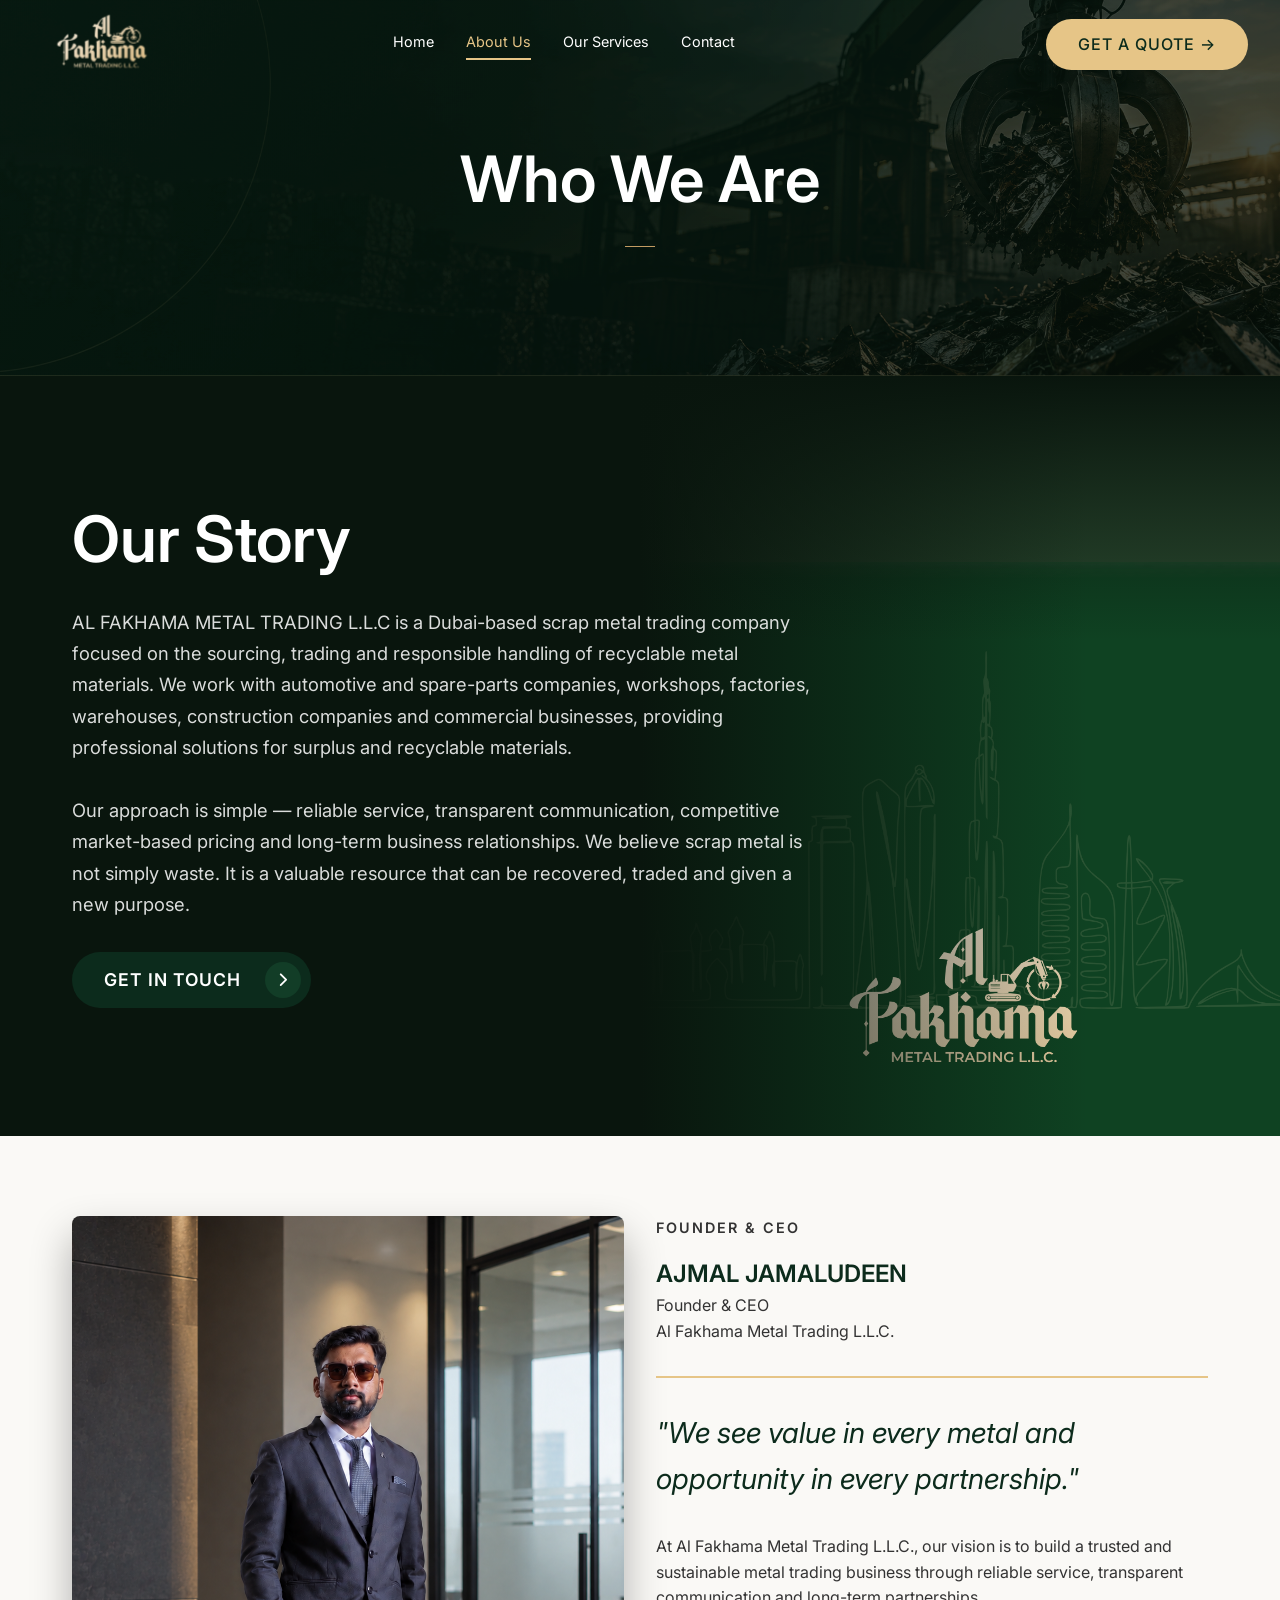
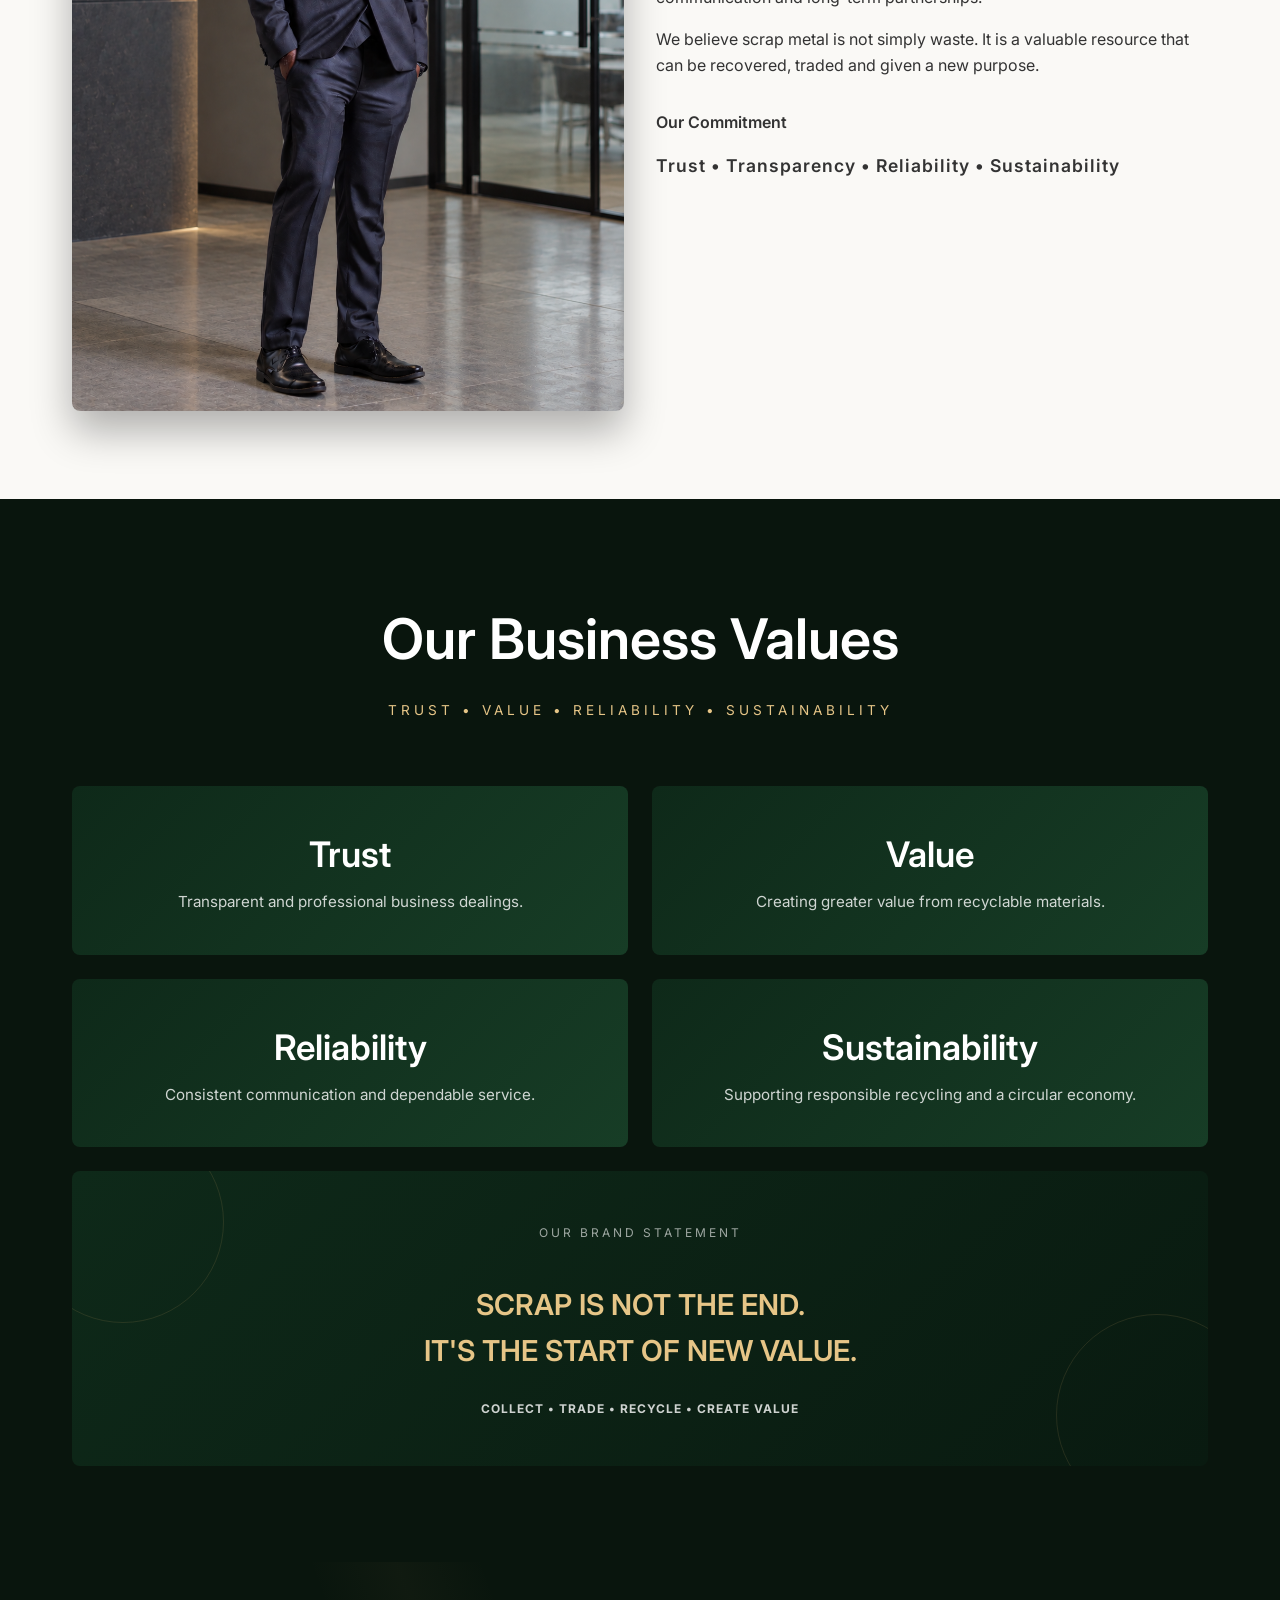
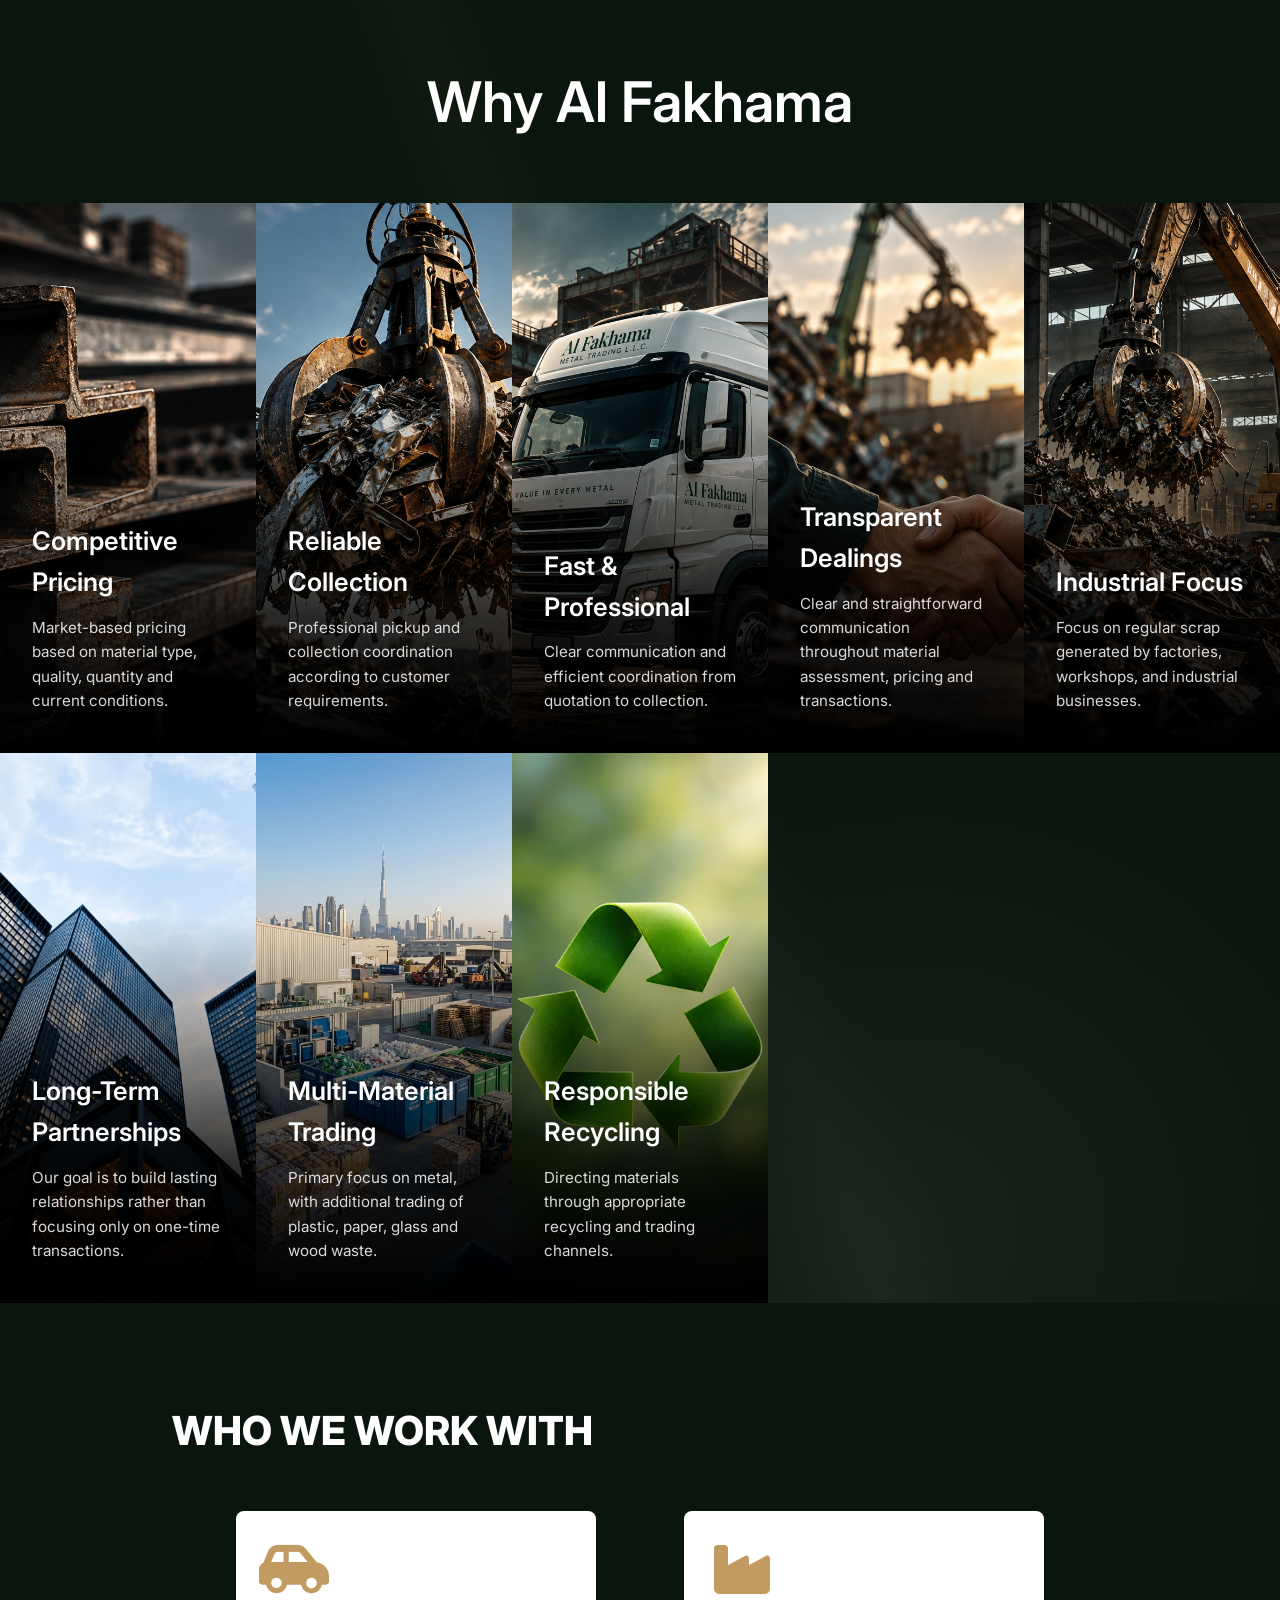
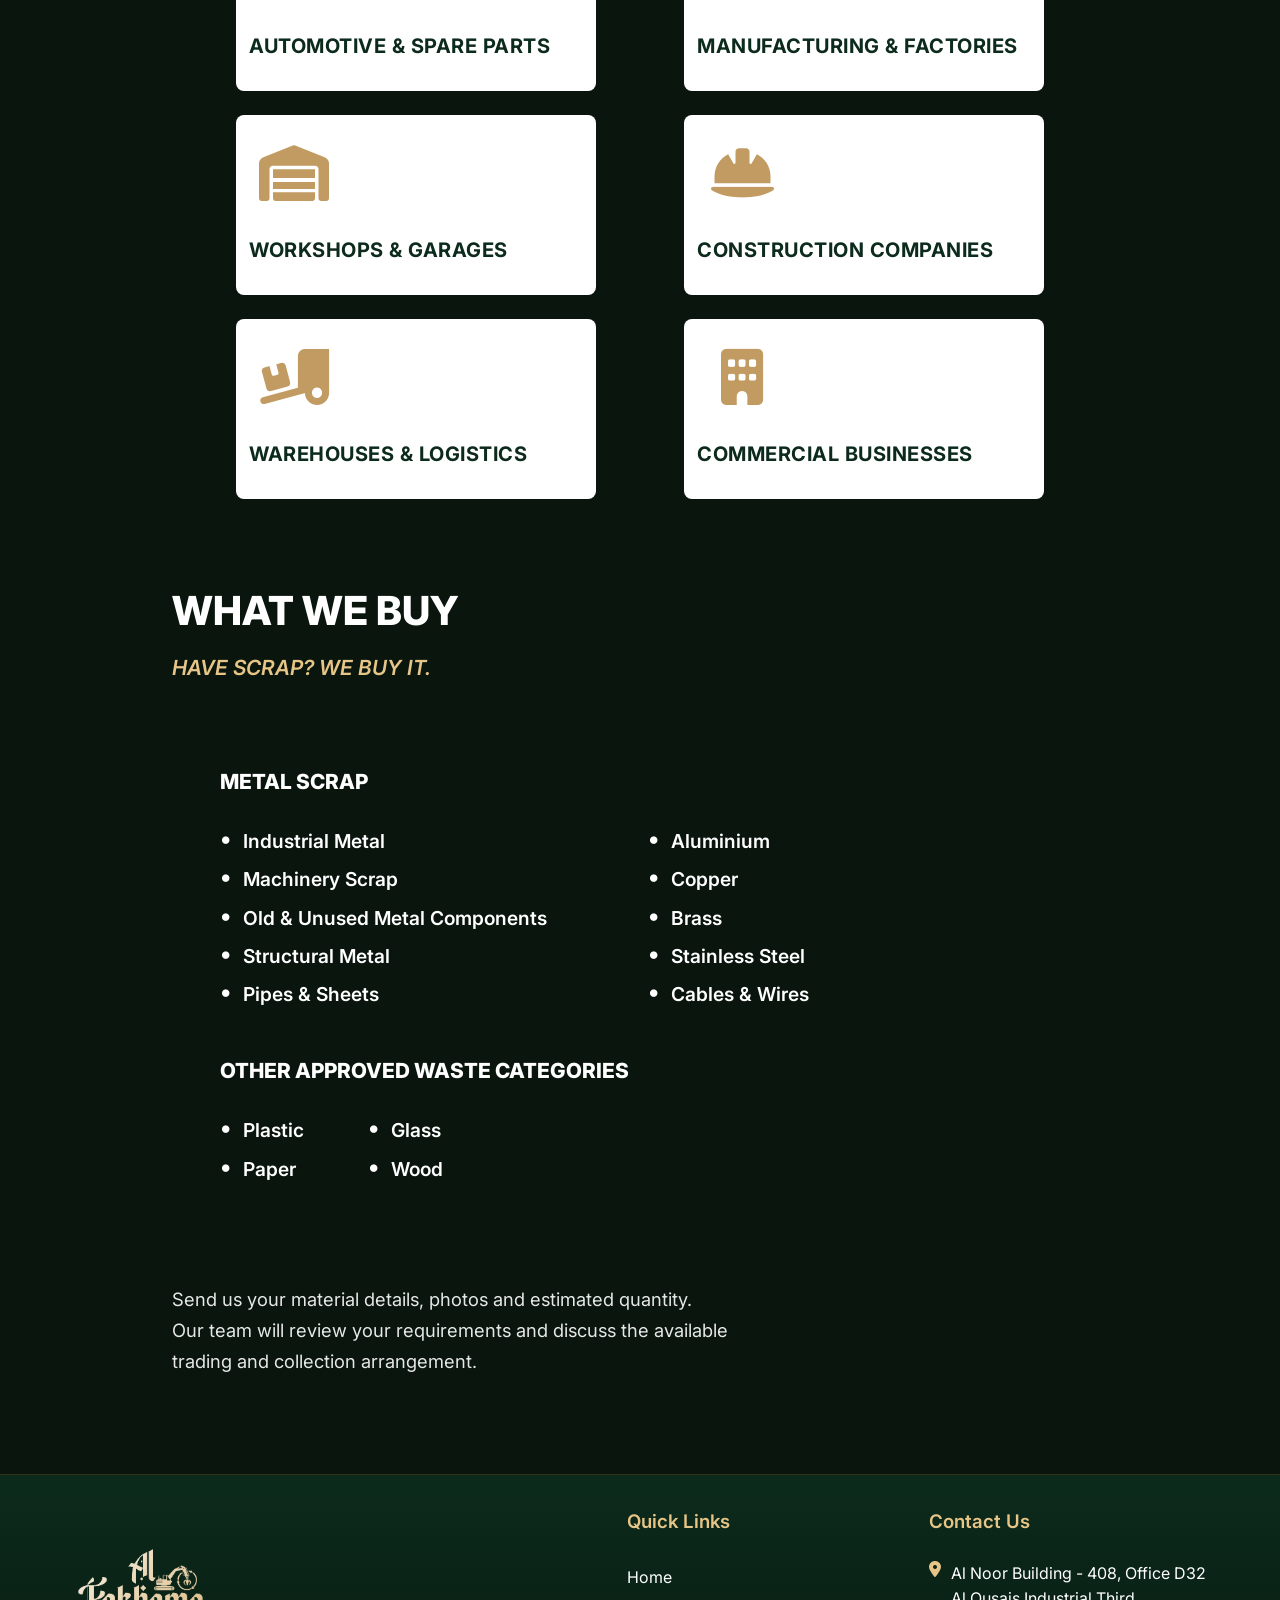
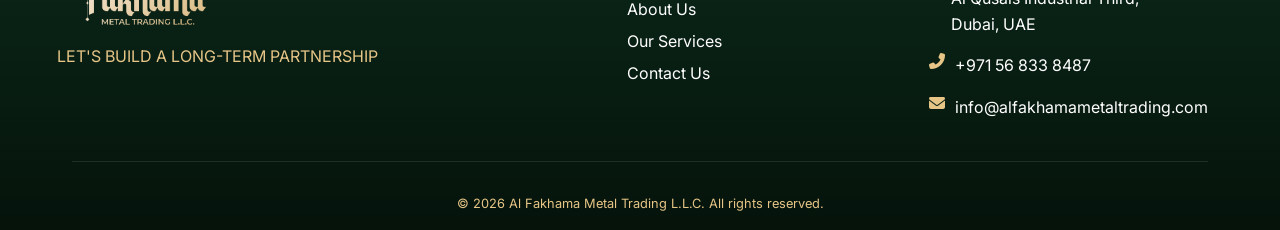
==== commit 572df71a: "updated button styling, www section styling and about page founder image" ====
--- a/about.html
+++ b/about.html
@@ -106,7 +106,7 @@
         <div class="container">
             <div class="grid grid-2">
                 <div class="founder-image">
-                    <img src="assets/founder_new.jpg" alt="Ajmal Jamaludeen, Founder & CEO">
+                    <img src="assets/founder.png" alt="Ajmal Jamaludeen, Founder & CEO">
                 </div>
                 <div class="founder-content">
                     <p class="text-gold-light mb-1"
--- a/css/style.css
+++ b/css/style.css
@@ -1,37 +1,39 @@
-@import url('https://fonts.googleapis.com/css2?family=Inter:wght@300;400;500;600;700;800&display=swap');
+@import url("https://fonts.googleapis.com/css2?family=Inter:wght@300;400;500;600;700;800&display=swap");
+@import url("https://fonts.googleapis.com/css2?family=Pirata+One&display=block");
+@import url("https://fonts.googleapis.com/css2?family=Dancing+Script:wght@400;700&display=block");
 
 :root {
-    --primary-color: #0c2b1c;
-    --secondary-color: #123d27;
-    --gold: #c29b62;
-    --gold-light: #e6c587;
-    --text-light: #ffffff;
-    --text-muted: rgba(255, 255, 255, 0.7);
-    --font-heading: 'Inter', sans-serif;
-    --font-body: 'Inter', sans-serif;
+	--primary-color: #0c2b1c;
+	--secondary-color: #123d27;
+	--gold: #c29b62;
+	--gold-light: #e6c587;
+	--text-light: #ffffff;
+	--text-muted: rgba(255, 255, 255, 0.7);
+	--font-heading: "Inter", sans-serif;
+	--font-body: "Inter", sans-serif;
 }
 
 * {
-    margin: 0;
-    padding: 0;
-    box-sizing: border-box;
+	margin: 0;
+	padding: 0;
+	box-sizing: border-box;
 }
 
 body {
-    font-family: var(--font-body);
-    background-color: #09150d;
-    color: var(--text-light);
-    line-height: 1.6;
-    -webkit-font-smoothing: antialiased;
+	font-family: var(--font-body);
+	background-color: #09150d;
+	color: var(--text-light);
+	line-height: 1.6;
+	-webkit-font-smoothing: antialiased;
 }
 
 a {
-    text-decoration: none;
-    color: inherit;
+	text-decoration: none;
+	color: inherit;
 }
 
 ul {
-    list-style: none;
+	list-style: none;
 }
 
 /* Typography */
@@ -41,1389 +43,1430 @@
 h4,
 h5,
 h6 {
-    font-family: var(--font-heading);
-    font-weight: 600;
+	font-family: var(--font-heading);
+	font-weight: 600;
 }
 
 .text-gold {
-    color: var(--gold);
+	color: var(--gold);
 }
 
 .text-gold-light {
-    color: var(--gold-light);
+	color: var(--gold-light);
 }
 
 /* Layout Classes */
 .container {
-    max-width: 1200px;
-    margin: 0 auto;
-    padding: 0 2rem;
+	max-width: 1200px;
+	margin: 0 auto;
+	padding: 0 2rem;
 }
 
 .section {
-    padding: 5rem 0;
+	padding: 5rem 0;
 }
 
 .grid {
-    display: grid;
-    gap: 2rem;
+	display: grid;
+	gap: 2rem;
 }
 
 .grid-2 {
-    grid-template-columns: repeat(2, 1fr);
+	grid-template-columns: repeat(2, 1fr);
 }
 
 .grid-3 {
-    grid-template-columns: repeat(3, 1fr);
+	grid-template-columns: repeat(3, 1fr);
 }
 
 .grid-4 {
-    grid-template-columns: repeat(4, 1fr);
+	grid-template-columns: repeat(4, 1fr);
 }
 
 @media (max-width: 768px) {
-
-    .grid-2,
-    .grid-3,
-    .grid-4 {
-        grid-template-columns: 1fr;
-    }
+	.grid-2,
+	.grid-3,
+	.grid-4 {
+		grid-template-columns: 1fr;
+	}
 }
 
 /* Buttons */
 .btn {
-    display: inline-block;
-    padding: 0.8rem 2rem;
-    font-family: var(--font-body);
-    font-weight: 500;
-    text-transform: uppercase;
-    letter-spacing: 1px;
-    border-radius: 30px;
-    transition: all 0.3s ease;
-    cursor: pointer;
-    border: none;
+	display: inline-block;
+	padding: 0.8rem 2rem;
+	font-family: var(--font-body);
+	font-weight: 500;
+	text-transform: uppercase;
+	letter-spacing: 1px;
+	border-radius: 30px;
+	transition: all 0.3s ease;
+	cursor: pointer;
+	border: none;
 }
 
 .btn-primary {
-    background-color: var(--gold-light);
-    color: var(--primary-color);
+	background-color: var(--gold-light);
+	color: var(--primary-color);
 }
 
 .btn-primary:hover {
-    background-color: #ffffff;
-    transform: translateY(-2px);
-    box-shadow: 0 5px 15px rgba(240, 229, 195, 0.3);
+	background-color: #ffffff;
+	transform: translateY(-2px);
+	box-shadow: 0 5px 15px rgba(240, 229, 195, 0.3);
 }
 
 .btn-outline {
-    background-color: transparent;
-    color: var(--gold-light);
-    border: 1px solid var(--gold-light);
+	background-color: transparent;
+	color: var(--gold-light);
+	border: 1px solid var(--gold-light);
 }
 
 .btn-outline:hover {
-    background-color: var(--gold-light);
-    color: var(--primary-color);
+	background-color: var(--gold-light);
+	color: var(--primary-color);
 }
 
 /* Header */
 .top-bar {
-    background: linear-gradient(90deg, #05140b, #0a2113);
-    color: var(--gold-light);
-    text-align: right;
-    padding: 0.5rem 2rem;
-    font-size: 0.8rem;
-    letter-spacing: 2px;
-    text-transform: uppercase;
+	background: linear-gradient(90deg, #05140b, #0a2113);
+	color: var(--gold-light);
+	text-align: right;
+	padding: 0.5rem 2rem;
+	font-size: 0.8rem;
+	letter-spacing: 2px;
+	text-transform: uppercase;
 }
 
 .header {
-    background: linear-gradient(135deg, #081d13 0%, var(--primary-color) 100%);
-    padding: 1rem 0;
-    border-bottom: 1px solid rgba(255, 255, 255, 0.1);
-    position: sticky;
-    top: 0;
-    z-index: 100;
+	background: transparent;
+	padding: 1rem 0;
+	border-bottom: 1px solid transparent;
+	position: fixed;
+	width: 100%;
+	top: 0;
+	left: 0;
+	z-index: 100;
+	transition:
+		background 0.3s ease,
+		border-color 0.3s ease,
+		box-shadow 0.3s ease;
+}
+
+.header.scrolled {
+	background: linear-gradient(135deg, #081d13 0%, var(--primary-color) 100%);
+	border-bottom: 1px solid rgba(255, 255, 255, 0.1);
+	box-shadow: 0 5px 20px rgba(0, 0, 0, 0.5);
 }
 
 .header .container {
-    display: flex;
-    justify-content: space-between;
-    align-items: center;
-    max-width: 100%;
-    padding: 0 2rem;
+	display: flex;
+	justify-content: space-between;
+	align-items: center;
+	max-width: 100%;
+	padding: 0 2rem;
 }
 
 .logo h1 {
-    font-size: 1.8rem;
-    color: var(--gold-light);
-    line-height: 1;
+	font-size: 1.8rem;
+	color: var(--gold-light);
+	line-height: 1;
 }
 
 .logo p {
-    font-size: 0.7rem;
-    color: var(--gold-light);
-    letter-spacing: 1px;
+	font-size: 0.7rem;
+	color: var(--gold-light);
+	letter-spacing: 1px;
 }
 
 .nav-links {
-    display: flex;
-    gap: 2rem;
+	display: flex;
+	gap: 2rem;
 }
 
 .nav-links a {
-    font-size: 0.9rem;
-    color: var(--text-light);
-    transition: color 0.3s ease;
+	font-size: 0.9rem;
+	color: var(--text-light);
+	transition: color 0.3s ease;
 }
 
 .nav-links a:hover,
 .nav-links a.active {
-    color: var(--gold-light);
-    border-bottom: 2px solid var(--gold-light);
-    padding-bottom: 5px;
+	color: var(--gold-light);
+	border-bottom: 2px solid var(--gold-light);
+	padding-bottom: 5px;
 }
 
 .mobile-menu-btn {
-    display: none;
-    background: none;
-    border: none;
-    color: var(--gold-light);
-    font-size: 1.5rem;
-    cursor: pointer;
+	display: none;
+	background: none;
+	border: none;
+	color: var(--gold-light);
+	font-size: 1.5rem;
+	cursor: pointer;
 }
 
 @media (max-width: 992px) {
-    .nav-links {
-        display: none;
-    }
-
-    .mobile-menu-btn {
-        display: block;
-    }
-
-    .header .btn {
-        display: none;
-    }
+	.nav-links {
+		display: none;
+	}
+
+	.mobile-menu-btn {
+		display: block;
+	}
+
+	.header .btn {
+		display: none;
+	}
 }
 
 /* Footer */
 .footer {
-    background: linear-gradient(180deg, var(--primary-color) 0%, #05130b 100%);
-    padding: 2rem 0 1rem;
-    border-top: 1px solid rgba(212, 175, 55, 0.2);
+	background: linear-gradient(180deg, var(--primary-color) 0%, #05130b 100%);
+	padding: 2rem 0 1rem;
+	border-top: 1px solid rgba(212, 175, 55, 0.2);
 }
 
 .footer-grid {
-    display: grid;
-    grid-template-columns: 2fr 1fr 1fr;
-    gap: 3rem;
-    margin-bottom: 1.5rem;
+	display: grid;
+	grid-template-columns: 2fr 1fr 1fr;
+	gap: 3rem;
+	margin-bottom: 1.5rem;
 }
 
 .footer h3 {
-    color: var(--gold-light);
-    margin-bottom: 1.5rem;
+	color: var(--gold-light);
+	margin-bottom: 1.5rem;
 }
 
 .footer-contact li {
-    margin-bottom: 1rem;
-    display: flex;
-    align-items: flex-start;
-    gap: 10px;
+	margin-bottom: 1rem;
+	display: flex;
+	align-items: flex-start;
+	gap: 10px;
 }
 
 .footer-bottom {
-    text-align: center;
-    padding-top: 2rem;
-    border-top: 1px solid rgba(255, 255, 255, 0.1);
-    font-size: 0.8rem;
-    color: var(--text-muted);
+	text-align: center;
+	padding-top: 2rem;
+	border-top: 1px solid rgba(255, 255, 255, 0.1);
+	font-size: 0.8rem;
+	color: var(--text-muted);
 }
 
 @media (max-width: 768px) {
-    .footer-grid {
-        grid-template-columns: 1fr;
-    }
+	.footer-grid {
+		grid-template-columns: 1fr;
+	}
 }
 
 /* Hero Section */
 .hero {
-    position: relative;
-    height: 80vh;
-    display: flex;
-    align-items: center;
-    background: url('../assets/hero_bg.png') center/cover no-repeat;
+	position: relative;
+	height: 80vh;
+	display: flex;
+	align-items: center;
+	background: url("../assets/hero_bg.png") center/cover no-repeat;
 }
 
 .hero::before {
-    content: '';
-    position: absolute;
-    top: 0;
-    left: 0;
-    right: 0;
-    bottom: 0;
-    background: linear-gradient(to right, rgba(13, 47, 31, 0.9) 0%, rgba(13, 47, 31, 0.5) 100%);
+	content: "";
+	position: absolute;
+	top: 0;
+	left: 0;
+	right: 0;
+	bottom: 0;
+	background: linear-gradient(
+		to right,
+		rgba(13, 47, 31, 0.9) 0%,
+		rgba(13, 47, 31, 0.5) 100%
+	);
 }
 
 .hero-content {
-    position: relative;
-    z-index: 1;
-    max-width: 600px;
+	position: relative;
+	z-index: 1;
+	max-width: 600px;
 }
 
 .hero h2 {
-    font-size: 3.5rem;
-    line-height: 1.2;
-    margin-bottom: 1rem;
-    color: var(--text-light);
+	font-size: 3.5rem;
+	line-height: 1.2;
+	margin-bottom: 1rem;
+	color: var(--text-light);
 }
 
 .hero p {
-    font-size: 1.2rem;
-    color: var(--gold-light);
-    letter-spacing: 2px;
-    text-transform: uppercase;
-    margin-bottom: 2rem;
+	font-size: 1.2rem;
+	color: var(--gold-light);
+	letter-spacing: 2px;
+	text-transform: uppercase;
+	margin-bottom: 2rem;
 }
 
 /* Components for inner pages */
 .page-header {
-    padding: 4rem 0;
-    text-align: center;
-    background-color: var(--secondary-color);
-    border-bottom: 1px solid rgba(212, 175, 55, 0.2);
+	padding: 8rem 0 4rem;
+	text-align: center;
+	background-color: var(--secondary-color);
+	border-bottom: 1px solid rgba(212, 175, 55, 0.2);
 }
 
 .page-header h1 {
-    font-size: 3rem;
-    color: var(--gold-light);
+	font-size: 3rem;
+	color: var(--gold-light);
 }
 
 /* Card Style */
 .card {
-    background-color: var(--secondary-color);
-    padding: 2rem;
-    border-radius: 8px;
-    border: 1px solid rgba(255, 255, 255, 0.05);
-    transition: transform 0.3s ease, border-color 0.3s ease;
+	background-color: var(--secondary-color);
+	padding: 2rem;
+	border-radius: 8px;
+	border: 1px solid rgba(255, 255, 255, 0.05);
+	transition:
+		transform 0.3s ease,
+		border-color 0.3s ease;
 }
 
 .card:hover {
-    transform: translateY(-5px);
-    border-color: var(--gold-light);
+	transform: translateY(-5px);
+	border-color: var(--gold-light);
 }
 
 .card h3 {
-    color: var(--gold-light);
-    margin-bottom: 1rem;
+	color: var(--gold-light);
+	margin-bottom: 1rem;
 }
 
 /* specific sections */
 .founder-section {
-    background-color: #FAF9F6 !important;
-    color: #333 !important;
+	background-color: #faf9f6 !important;
+	color: #333 !important;
 }
 
 .founder-section h2 {
-    color: var(--primary-color);
+	color: var(--primary-color);
 }
 
 .founder-quote {
-    font-size: 1.8rem;
-    font-style: italic;
-    font-family: var(--font-heading);
-    color: var(--primary-color);
-    margin: 2rem 0;
-    border-top: 2px solid var(--gold-light);
-    padding-top: 2rem;
+	font-size: 1.8rem;
+	font-style: italic;
+	font-family: var(--font-heading);
+	color: var(--primary-color);
+	margin: 2rem 0;
+	border-top: 2px solid var(--gold-light);
+	padding-top: 2rem;
 }
 
 .founder-image img {
-    width: 100%;
-    border-radius: 8px;
-    box-shadow: 0 20px 40px rgba(0, 0, 0, 0.3);
+	width: 100%;
+	border-radius: 8px;
+	box-shadow: 0 20px 40px rgba(0, 0, 0, 0.3);
 }
 
 .values-grid {
-    display: grid;
-    grid-template-columns: repeat(4, 1fr);
-    gap: 1rem;
-    text-align: center;
-    margin-top: 3rem;
+	display: grid;
+	grid-template-columns: repeat(4, 1fr);
+	gap: 1rem;
+	text-align: center;
+	margin-top: 3rem;
 }
 
 .value-item i {
-    font-size: 2rem;
-    margin-bottom: 1rem;
+	font-size: 2rem;
+	margin-bottom: 1rem;
 }
 
 .metal-grid img {
-    width: 100%;
-    height: 200px;
-    object-fit: cover;
-    border-radius: 4px;
-    margin-bottom: 1rem;
+	width: 100%;
+	height: 200px;
+	object-fit: cover;
+	border-radius: 4px;
+	margin-bottom: 1rem;
 }
 
 .step-card {
-    text-align: center;
+	text-align: center;
 }
 
 .step-number {
-    font-size: 3rem;
-    font-family: var(--font-heading);
-    color: var(--gold);
-    opacity: 0.5;
-    margin-bottom: -1rem;
+	font-size: 3rem;
+	font-family: var(--font-heading);
+	color: var(--gold);
+	opacity: 0.5;
+	margin-bottom: -1rem;
 }
 
 /* Utilities */
 .mb-1 {
-    margin-bottom: 1rem;
+	margin-bottom: 1rem;
 }
 
 .mb-2 {
-    margin-bottom: 2rem;
+	margin-bottom: 2rem;
 }
 
 .text-center {
-    text-align: center;
+	text-align: center;
 }
 
 /* Why Card Styles */
 .why-grid {
-    display: grid;
-    grid-template-columns: repeat(4, 1fr);
-    gap: 1.5rem;
+	display: grid;
+	grid-template-columns: repeat(4, 1fr);
+	gap: 1.5rem;
 }
 
 @media (max-width: 992px) {
-    .why-grid {
-        grid-template-columns: repeat(2, 1fr);
-    }
+	.why-grid {
+		grid-template-columns: repeat(2, 1fr);
+	}
 }
 
 @media (max-width: 576px) {
-    .why-grid {
-        grid-template-columns: 1fr;
-    }
+	.why-grid {
+		grid-template-columns: 1fr;
+	}
 }
 
 .why-card {
-    position: relative;
-    background-color: #0c2016;
-    border: 1px solid rgba(226, 197, 135, 0.1);
-    border-radius: 12px;
-    overflow: hidden;
-    display: flex;
-    flex-direction: column;
-    min-height: 280px;
-    transition: all 0.3s ease;
+	position: relative;
+	background-color: #0c2016;
+	border: 1px solid rgba(226, 197, 135, 0.1);
+	border-radius: 12px;
+	overflow: hidden;
+	display: flex;
+	flex-direction: column;
+	min-height: 280px;
+	transition: all 0.3s ease;
 }
 
 .why-card:hover {
-    border-color: var(--gold);
-    transform: translateY(-5px);
-    box-shadow: 0 10px 30px rgba(0, 0, 0, 0.5);
+	border-color: var(--gold);
+	transform: translateY(-5px);
+	box-shadow: 0 10px 30px rgba(0, 0, 0, 0.5);
 }
 
 .why-card-bg {
-    position: relative;
-    width: 100%;
-    height: 180px;
-    background-size: contain;
-    background-repeat: no-repeat;
-    background-position: center;
-    background-color: transparent;
-    border-bottom: 1px solid rgba(255, 255, 255, 0.05);
+	position: relative;
+	width: 100%;
+	height: 180px;
+	background-size: contain;
+	background-repeat: no-repeat;
+	background-position: center;
+	background-color: transparent;
+	border-bottom: 1px solid rgba(255, 255, 255, 0.05);
 }
 
 .why-card-content {
-    position: relative;
-    padding: 1.5rem;
-    display: flex;
-    flex-direction: column;
-    width: 100%;
-    flex-grow: 1;
-    background: transparent;
+	position: relative;
+	padding: 1.5rem;
+	display: flex;
+	flex-direction: column;
+	width: 100%;
+	flex-grow: 1;
+	background: transparent;
 }
 
 .why-card-num {
-    font-size: 1.5rem;
-    color: var(--gold);
-    font-weight: 300;
-    margin-bottom: 0.5rem;
+	font-size: 1.5rem;
+	color: var(--gold);
+	font-weight: 300;
+	margin-bottom: 0.5rem;
 }
 
 .why-card h4 {
-    font-size: 1.1rem;
-    margin-bottom: 0.5rem;
-    font-family: var(--font-heading);
-    color: var(--text-light);
-    line-height: 1.3;
+	font-size: 1.1rem;
+	margin-bottom: 0.5rem;
+	font-family: var(--font-heading);
+	color: var(--text-light);
+	line-height: 1.3;
 }
 
 .why-card p {
-    font-size: 0.75rem;
-    color: var(--text-muted);
-    margin-bottom: 1.5rem;
-    flex-grow: 1;
+	font-size: 0.75rem;
+	color: var(--text-muted);
+	margin-bottom: 1.5rem;
+	flex-grow: 1;
 }
 
 .why-card-arrow {
-    width: 28px;
-    height: 28px;
-    border: 1px solid var(--gold);
-    border-radius: 50%;
-    display: flex;
-    align-items: center;
-    justify-content: center;
-    color: var(--gold);
-    font-size: 0.7rem;
-    transition: all 0.3s ease;
+	width: 28px;
+	height: 28px;
+	border: 1px solid var(--gold);
+	border-radius: 50%;
+	display: flex;
+	align-items: center;
+	justify-content: center;
+	color: var(--gold);
+	font-size: 0.7rem;
+	transition: all 0.3s ease;
 }
 
 .why-card:hover .why-card-arrow {
-    background-color: var(--gold);
-    color: var(--primary-color);
+	background-color: var(--gold);
+	color: var(--primary-color);
 }
 
 /* Services Hero */
 .services-hero {
-    background: linear-gradient(135deg, #091a11 0%, #06110a 100%);
-    padding: 8rem 0 6rem;
-    position: relative;
-    overflow: hidden;
-    border-bottom: 1px solid rgba(226, 197, 135, 0.1);
+	background: linear-gradient(135deg, #091a11 0%, #06110a 100%);
+	padding: 8rem 0 6rem;
+	position: relative;
+	overflow: hidden;
+	border-bottom: 1px solid rgba(226, 197, 135, 0.1);
 }
 
 .services-hero::before {
-    content: '';
-    position: absolute;
-    top: 0;
-    right: 0;
-    bottom: 0;
-    left: 0;
-    background-image: url('../assets/services_hero_new.png');
-    background-size: cover;
-    background-position: center;
-    opacity: 0.08;
-    z-index: 0;
+	content: "";
+	position: absolute;
+	top: 0;
+	right: 0;
+	bottom: 0;
+	left: 0;
+	background-image: url("../assets/services_hero_new.png");
+	background-size: cover;
+	background-position: center;
+	opacity: 0.08;
+	z-index: 0;
 }
 
 .services-hero-inner {
-    position: relative;
-    z-index: 1;
-    display: flex;
-    align-items: center;
-    justify-content: space-between;
-    gap: 3rem;
+	position: relative;
+	z-index: 1;
+	display: flex;
+	align-items: center;
+	justify-content: space-between;
+	gap: 3rem;
 }
 
 .sh-left {
-    flex: 1.3;
+	flex: 1.3;
 }
 
 .sh-middle {
-    flex: 1;
+	flex: 1;
 }
 
 .sh-right {
-    flex: 0.8;
-    display: flex;
-    align-items: center;
-    gap: 1.5rem;
-    justify-content: flex-end;
+	flex: 0.8;
+	display: flex;
+	align-items: center;
+	gap: 1.5rem;
+	justify-content: flex-end;
 }
 
 .sh-divider {
-    width: 1px;
-    height: 100px;
-    background-color: rgba(194, 155, 98, 0.3);
+	width: 1px;
+	height: 100px;
+	background-color: rgba(194, 155, 98, 0.3);
 }
 
 .sh-eyebrow {
-    font-size: 0.75rem;
-    letter-spacing: 2px;
-    text-transform: uppercase;
-    display: block;
-    margin-bottom: 1rem;
-    font-weight: 500;
+	font-size: 0.75rem;
+	letter-spacing: 2px;
+	text-transform: uppercase;
+	display: block;
+	margin-bottom: 1rem;
+	font-weight: 500;
 }
 
 .sh-title {
-    font-size: 4rem;
-    line-height: 1.1;
-    margin: 0;
-    font-family: var(--font-heading);
+	font-size: 4rem;
+	line-height: 1.1;
+	margin: 0;
+	font-family: var(--font-heading);
 }
 
 .sh-middle p {
-    font-size: 0.95rem;
-    line-height: 1.6;
-    color: var(--text-light);
-    margin: 0;
+	font-size: 0.95rem;
+	line-height: 1.6;
+	color: var(--text-light);
+	margin: 0;
 }
 
 .sh-impact {
-    font-size: 0.8rem;
-    line-height: 1.5;
-    letter-spacing: 1px;
-    font-weight: 500;
+	font-size: 0.8rem;
+	line-height: 1.5;
+	letter-spacing: 1px;
+	font-weight: 500;
 }
 
 .sh-badge {
-    position: relative;
-    width: 90px;
-    height: 90px;
-    display: flex;
-    align-items: center;
-    justify-content: center;
+	position: relative;
+	width: 90px;
+	height: 90px;
+	display: flex;
+	align-items: center;
+	justify-content: center;
 }
 
 .rotating-text {
-    position: absolute;
-    top: 0;
-    left: 0;
-    width: 100%;
-    height: 100%;
-    animation: rotate 20s linear infinite;
+	position: absolute;
+	top: 0;
+	left: 0;
+	width: 100%;
+	height: 100%;
+	animation: rotate 20s linear infinite;
 }
 
 .rotating-text text {
-    font-size: 13.5px;
-    letter-spacing: 3px;
-    fill: var(--gold);
-    font-family: var(--font-body);
+	font-size: 13.5px;
+	letter-spacing: 3px;
+	fill: var(--gold);
+	font-family: var(--font-body);
 }
 
 @keyframes rotate {
-    from {
-        transform: rotate(0deg);
-    }
-
-    to {
-        transform: rotate(360deg);
-    }
+	from {
+		transform: rotate(0deg);
+	}
+
+	to {
+		transform: rotate(360deg);
+	}
 }
 
 @media (max-width: 1024px) {
-    .sh-title {
-        font-size: 3rem;
-    }
+	.sh-title {
+		font-size: 3rem;
+	}
 }
 
 @media (max-width: 768px) {
-    .services-hero-inner {
-        flex-direction: column;
-        align-items: flex-start;
-        gap: 2rem;
-    }
-
-    .sh-divider {
-        width: 100%;
-        height: 1px;
-    }
-
-    .sh-right {
-        justify-content: flex-start;
-    }
-
-    .sh-title {
-        font-size: 2.5rem;
-    }
+	.services-hero-inner {
+		flex-direction: column;
+		align-items: flex-start;
+		gap: 2rem;
+	}
+
+	.sh-divider {
+		width: 100%;
+		height: 1px;
+	}
+
+	.sh-right {
+		justify-content: flex-start;
+	}
+
+	.sh-title {
+		font-size: 2.5rem;
+	}
 }
 
 /* How It Works Section */
 .works-section {
-    background-color: #0b1f13;
-    /* Very dark rich green */
-    position: relative;
-    padding: 6rem 0;
-    overflow: hidden;
-}
-
+	background-color: #0b1f13;
+	/* Very dark rich green */
+	position: relative;
+	padding: 6rem 0;
+	overflow: hidden;
+}
 
 .works-header {
-    text-align: left;
-    margin-bottom: 5rem;
-    position: relative;
-    z-index: 2;
+	text-align: left;
+	margin-bottom: 5rem;
+	position: relative;
+	z-index: 2;
 }
 
 .works-eyebrow {
-    font-size: 0.75rem;
-    letter-spacing: 3px;
-    text-transform: uppercase;
-    color: var(--gold-light);
-    display: inline-block;
+	font-size: 0.75rem;
+	letter-spacing: 3px;
+	text-transform: uppercase;
+	color: var(--gold-light);
+	display: inline-block;
 }
 
 .works-header .works-eyebrow::after {
-    content: '';
-    display: block;
-    width: 40px;
-    height: 1px;
-    background-color: var(--gold);
-    margin: 0.8rem auto 1.5rem;
+	content: "";
+	display: block;
+	width: 40px;
+	height: 1px;
+	background-color: var(--gold);
+	margin: 0.8rem auto 1.5rem;
 }
 
 .works-footer {
-    text-align: center;
-    margin-top: 6rem;
-    position: relative;
-    z-index: 2;
+	text-align: center;
+	margin-top: 6rem;
+	position: relative;
+	z-index: 2;
 }
 
 .works-footer .works-eyebrow::before,
 .works-footer .works-eyebrow::after {
-    content: '';
-    display: inline-block;
-    width: 60px;
-    height: 1px;
-    background-color: rgba(226, 197, 135, 0.4);
-    vertical-align: middle;
-    margin: 0 1rem;
+	content: "";
+	display: inline-block;
+	width: 60px;
+	height: 1px;
+	background-color: rgba(226, 197, 135, 0.4);
+	vertical-align: middle;
+	margin: 0 1rem;
 }
 
 .works-title {
-    font-size: 4rem;
-    font-family: var(--font-heading);
-    margin-bottom: 1rem;
-    color: var(--text-light);
+	font-size: 4rem;
+	font-family: var(--font-heading);
+	margin-bottom: 1rem;
+	color: var(--text-light);
 }
 
 .works-subtitle {
-    color: rgba(255, 255, 255, 0.8);
-    font-size: 1rem;
-    line-height: 1.6;
+	color: rgba(255, 255, 255, 0.8);
+	font-size: 1rem;
+	line-height: 1.6;
 }
 
 .works-grid {
-    display: flex;
-    align-items: flex-start;
-    justify-content: space-between;
-    position: relative;
-    z-index: 2;
+	display: flex;
+	align-items: flex-start;
+	justify-content: space-between;
+	position: relative;
+	z-index: 2;
 }
 
 .works-step {
-    flex: 1;
-    position: relative;
-    padding: 0 1.5rem;
+	flex: 1;
+	position: relative;
+	padding: 0 1.5rem;
 }
 
 .works-bg-num {
-    position: absolute;
-    top: -55px;
-    left: 1.5rem;
-    font-size: 5.5rem;
-    font-family: var(--font-heading);
-    font-weight: 700;
-    color: #1a3c26;
-    /* Deep green for number */
-    z-index: -1;
-    letter-spacing: -2px;
+	position: absolute;
+	top: -55px;
+	left: 1.5rem;
+	font-size: 5.5rem;
+	font-family: var(--font-heading);
+	font-weight: 700;
+	color: #1a3c26;
+	/* Deep green for number */
+	z-index: -1;
+	letter-spacing: -2px;
 }
 
 .works-icon {
-    width: 65px;
-    height: 65px;
-    border: 1px solid #ffffff;
-    border-radius: 50%;
-    display: flex;
-    align-items: center;
-    justify-content: center;
-    font-size: 1.5rem;
-    color: #ffffff;
-    margin-bottom: 2rem;
+	width: 65px;
+	height: 65px;
+	border: 1px solid #ffffff;
+	border-radius: 50%;
+	display: flex;
+	align-items: center;
+	justify-content: center;
+	font-size: 1.5rem;
+	color: #ffffff;
+	margin-bottom: 2rem;
 }
 
 .works-step h3 {
-    font-size: 1.5rem;
-    color: var(--gold-light);
-    margin-bottom: 1rem;
-    font-family: var(--font-heading);
+	font-size: 1.5rem;
+	color: var(--gold-light);
+	margin-bottom: 1rem;
+	font-family: var(--font-heading);
 }
 
 .works-step p {
-    font-size: 0.9rem;
-    color: rgba(255, 255, 255, 0.8);
-    line-height: 1.6;
+	font-size: 0.9rem;
+	color: rgba(255, 255, 255, 0.8);
+	line-height: 1.6;
 }
 
 .works-arrow {
-    width: 35px;
-    height: 35px;
-    border: 1px solid #ffffff;
-    border-radius: 50%;
-    display: flex;
-    align-items: center;
-    justify-content: center;
-    color: #ffffff;
-    font-size: 0.8rem;
-    flex-shrink: 0;
-    margin: 2rem 1rem 0;
-    /* aligned down a bit to match icon */
-    position: relative;
+	width: 35px;
+	height: 35px;
+	border: 1px solid #ffffff;
+	border-radius: 50%;
+	display: flex;
+	align-items: center;
+	justify-content: center;
+	color: #ffffff;
+	font-size: 0.8rem;
+	flex-shrink: 0;
+	margin: 2rem 1rem 0;
+	/* aligned down a bit to match icon */
+	position: relative;
 }
 
 .works-arrow::before {
-    content: '';
-    position: absolute;
-    top: 50%;
-    left: -40px;
-    width: 30px;
-    height: 1px;
-    background-color: rgba(255, 255, 255, 0.15);
+	content: "";
+	position: absolute;
+	top: 50%;
+	left: -40px;
+	width: 30px;
+	height: 1px;
+	background-color: rgba(255, 255, 255, 0.15);
 }
 
 .works-arrow::after {
-    content: '';
-    position: absolute;
-    top: 50%;
-    right: -40px;
-    width: 30px;
-    height: 1px;
-    background-color: rgba(255, 255, 255, 0.15);
+	content: "";
+	position: absolute;
+	top: 50%;
+	right: -40px;
+	width: 30px;
+	height: 1px;
+	background-color: rgba(255, 255, 255, 0.15);
 }
 
 @media (max-width: 992px) {
-    .works-grid {
-        flex-direction: column;
-        gap: 5rem;
-    }
-
-    .works-arrow {
-        transform: rotate(90deg);
-        margin: 0 auto;
-    }
-
-    .works-arrow::before,
-    .works-arrow::after {
-        display: none;
-    }
-
-    .works-bg-num {
-        left: 50%;
-        transform: translateX(-50%);
-        text-align: center;
-    }
-
-    .works-step {
-        text-align: center;
-        padding: 0;
-    }
-
-    .works-icon {
-        margin: 0 auto 2rem;
-    }
+	.works-grid {
+		flex-direction: column;
+		gap: 5rem;
+	}
+
+	.works-arrow {
+		transform: rotate(90deg);
+		margin: 0 auto;
+	}
+
+	.works-arrow::before,
+	.works-arrow::after {
+		display: none;
+	}
+
+	.works-bg-num {
+		left: 50%;
+		transform: translateX(-50%);
+		text-align: center;
+	}
+
+	.works-step {
+		text-align: center;
+		padding: 0;
+	}
+
+	.works-icon {
+		margin: 0 auto 2rem;
+	}
 }
 
 /* Materials Section */
 .mat-section {
-    background-color: #08150d;
-    padding: 6rem 0;
-    color: var(--text-light);
+	background-color: #08150d;
+	padding: 6rem 0;
+	color: var(--text-light);
 }
 
 .mat-header {
-    display: flex;
-    justify-content: space-between;
-    align-items: center;
-    gap: 3rem;
-    margin-bottom: 4rem;
+	display: flex;
+	justify-content: space-between;
+	align-items: center;
+	gap: 3rem;
+	margin-bottom: 4rem;
 }
 
 .mat-header-left {
-    flex: 1.2;
+	flex: 1.2;
 }
 
 .mat-header-middle {
-    flex: 1;
-    border-left: 1px solid rgba(226, 197, 135, 0.2);
-    padding-left: 2rem;
+	flex: 1;
+	border-left: 1px solid rgba(226, 197, 135, 0.2);
+	padding-left: 2rem;
 }
 
 .mat-header-right {
-    flex: 0.6;
-    display: flex;
-    align-items: center;
-    gap: 1.5rem;
+	flex: 0.6;
+	display: flex;
+	align-items: center;
+	gap: 1.5rem;
 }
 
 .mat-eyebrow {
-    font-size: 0.75rem;
-    letter-spacing: 2px;
-    text-transform: uppercase;
-    display: block;
-    margin-bottom: 0.5rem;
+	font-size: 0.75rem;
+	letter-spacing: 2px;
+	text-transform: uppercase;
+	display: block;
+	margin-bottom: 0.5rem;
 }
 
 .mat-title {
-    font-size: 3.5rem;
-    font-family: var(--font-heading);
-    margin: 0 0 0.5rem 0;
-    color: var(--gold-light);
+	font-size: 3.5rem;
+	font-family: var(--font-heading);
+	margin: 0 0 0.5rem 0;
+	color: var(--gold-light);
 }
 
 .mat-sub-eyebrow {
-    font-size: 0.8rem;
-    letter-spacing: 2px;
-    text-transform: uppercase;
-    color: #6a8c78;
-    margin: 0;
+	font-size: 0.8rem;
+	letter-spacing: 2px;
+	text-transform: uppercase;
+	color: #6a8c78;
+	margin: 0;
 }
 
 .mat-header-middle p {
-    color: rgba(255, 255, 255, 0.7);
-    font-size: 0.95rem;
-    line-height: 1.6;
-    margin: 0;
+	color: rgba(255, 255, 255, 0.7);
+	font-size: 0.95rem;
+	line-height: 1.6;
+	margin: 0;
 }
 
 .mat-divider {
-    width: 1px;
-    height: 60px;
-    background-color: rgba(226, 197, 135, 0.4);
+	width: 1px;
+	height: 60px;
+	background-color: rgba(226, 197, 135, 0.4);
 }
 
 .mat-list {
-    list-style: none;
-    padding: 0;
-    margin: 0;
-    font-size: 0.75rem;
-    letter-spacing: 1px;
-    line-height: 1.8;
+	list-style: none;
+	padding: 0;
+	margin: 0;
+	font-size: 0.75rem;
+	letter-spacing: 1px;
+	line-height: 1.8;
 }
 
 .mat-category-header {
-    display: flex;
-    align-items: center;
-    margin-bottom: 2rem;
-    gap: 1.5rem;
+	display: flex;
+	align-items: center;
+	margin-bottom: 2rem;
+	gap: 1.5rem;
 }
 
 .mat-category-header h3 {
-    font-size: 1.5rem;
-    font-family: var(--font-heading);
-    margin: 0;
+	font-size: 1.5rem;
+	font-family: var(--font-heading);
+	margin: 0;
 }
 
 .mat-line {
-    height: 1px;
-    background-color: var(--gold);
-    width: 60px;
+	height: 1px;
+	background-color: var(--gold);
+	width: 60px;
 }
 
 .mat-link {
-    margin-left: auto;
-    font-size: 0.75rem;
-    color: rgba(255, 255, 255, 0.6);
-    letter-spacing: 1px;
-    text-transform: uppercase;
-    cursor: pointer;
-    transition: color 0.3s ease;
+	margin-left: auto;
+	font-size: 0.75rem;
+	color: rgba(255, 255, 255, 0.6);
+	letter-spacing: 1px;
+	text-transform: uppercase;
+	cursor: pointer;
+	transition: color 0.3s ease;
 }
 
 .mat-link:hover {
-    color: var(--gold);
+	color: var(--gold);
 }
 
 .mat-grid {
-    display: grid;
-    grid-template-columns: repeat(4, 1fr);
-    gap: 1.5rem;
-    margin-bottom: 4rem;
+	display: grid;
+	grid-template-columns: repeat(4, 1fr);
+	gap: 1.5rem;
+	margin-bottom: 4rem;
 }
 
 /* New image card layout for materials */
 .mat-image-card {
-    position: relative;
-    border-radius: 4px;
-    overflow: hidden;
-    background-color: transparent;
-    transition: transform 0.3s ease;
+	position: relative;
+	border-radius: 4px;
+	overflow: hidden;
+	background-color: transparent;
+	transition: transform 0.3s ease;
 }
 
 .mat-image-card:hover {
-    transform: translateY(-5px);
+	transform: translateY(-5px);
 }
 
 .mat-image-wrapper {
-    position: relative;
-    width: 100%;
-    padding-bottom: 75%;
-    /* 4:3 aspect ratio */
-    overflow: hidden;
-    border-radius: 4px;
+	position: relative;
+	width: 100%;
+	padding-bottom: 75%;
+	/* 4:3 aspect ratio */
+	overflow: hidden;
+	border-radius: 4px;
 }
 
 .mat-image-wrapper img {
-    position: absolute;
-    top: 0;
-    left: 0;
-    width: 100%;
-    height: 100%;
-    object-fit: cover;
+	position: absolute;
+	top: 0;
+	left: 0;
+	width: 100%;
+	height: 100%;
+	object-fit: cover;
 }
 
 .mat-image-label {
-    margin-top: 10px;
-    color: var(--text-light);
-    text-align: center;
-    font-size: 1.1rem;
-    font-weight: 500;
-    font-family: var(--font-heading);
+	margin-top: 10px;
+	color: var(--text-light);
+	text-align: center;
+	font-size: 1.1rem;
+	font-weight: 500;
+	font-family: var(--font-heading);
 }
 
 .mat-bottom-bar {
-    border: 1px solid rgba(226, 197, 135, 0.2);
-    border-radius: 12px;
-    padding: 2rem 3rem;
-    display: flex;
-    justify-content: space-between;
-    align-items: center;
-    background: linear-gradient(to right, rgba(226, 197, 135, 0.05), transparent);
+	border: 1px solid rgba(226, 197, 135, 0.2);
+	border-radius: 12px;
+	padding: 2rem 3rem;
+	display: flex;
+	justify-content: space-between;
+	align-items: center;
+	background: linear-gradient(
+		to right,
+		rgba(226, 197, 135, 0.05),
+		transparent
+	);
 }
 
 .mat-bb-left {
-    display: flex;
-    align-items: center;
-    gap: 1.5rem;
+	display: flex;
+	align-items: center;
+	gap: 1.5rem;
 }
 
 .mat-bb-left h3 {
-    font-size: 1.5rem;
-    font-family: var(--font-heading);
-    margin: 0;
+	font-size: 1.5rem;
+	font-family: var(--font-heading);
+	margin: 0;
 }
 
 .mat-bb-middle {
-    display: flex;
-    align-items: center;
-    gap: 3rem;
+	display: flex;
+	align-items: center;
+	gap: 3rem;
 }
 
 .mat-bb-item {
-    display: flex;
-    align-items: center;
-    gap: 0.5rem;
-    font-size: 0.9rem;
-    color: rgba(255, 255, 255, 0.8);
+	display: flex;
+	align-items: center;
+	gap: 0.5rem;
+	font-size: 0.9rem;
+	color: rgba(255, 255, 255, 0.8);
 }
 
 .mat-bb-item i {
-    color: var(--gold);
+	color: var(--gold);
 }
 
 .mat-bb-right .why-card-arrow {
-    margin: 0;
+	margin: 0;
 }
 
 @media (max-width: 1024px) {
-    .mat-header {
-        flex-direction: column;
-        align-items: flex-start;
-        gap: 2rem;
-    }
-
-    .mat-header-middle {
-        border-left: none;
-        padding-left: 0;
-    }
-
-    .mat-divider {
-        display: none;
-    }
-
-    .mat-grid {
-        grid-template-columns: repeat(2, 1fr);
-    }
-
-    .mat-bottom-bar {
-        flex-direction: column;
-        align-items: flex-start;
-        gap: 2rem;
-    }
-
-    .mat-bb-middle {
-        flex-wrap: wrap;
-        gap: 1.5rem;
-    }
+	.mat-header {
+		flex-direction: column;
+		align-items: flex-start;
+		gap: 2rem;
+	}
+
+	.mat-header-middle {
+		border-left: none;
+		padding-left: 0;
+	}
+
+	.mat-divider {
+		display: none;
+	}
+
+	.mat-grid {
+		grid-template-columns: repeat(2, 1fr);
+	}
+
+	.mat-bottom-bar {
+		flex-direction: column;
+		align-items: flex-start;
+		gap: 2rem;
+	}
+
+	.mat-bb-middle {
+		flex-wrap: wrap;
+		gap: 1.5rem;
+	}
 }
 
 /* Values Section (About Page) */
 .values-section {
-    background-color: transparent;
-    padding: 6rem 0;
-    color: var(--white);
+	background-color: transparent;
+	padding: 6rem 0;
+	color: var(--white);
 }
 
 .values-header {
-    text-align: center;
-    margin-bottom: 4rem;
+	text-align: center;
+	margin-bottom: 4rem;
 }
 
 .values-eyebrow {
-    font-size: 0.75rem;
-    letter-spacing: 3px;
-    text-transform: uppercase;
-    display: inline-flex;
-    align-items: center;
-    gap: 1rem;
-    margin-bottom: 1rem;
-    color: var(--gold-light);
+	font-size: 0.75rem;
+	letter-spacing: 3px;
+	text-transform: uppercase;
+	display: inline-flex;
+	align-items: center;
+	gap: 1rem;
+	margin-bottom: 1rem;
+	color: var(--gold-light);
 }
 
 .values-eyebrow::before,
 .values-eyebrow::after {
-    content: '';
-    width: 30px;
-    height: 1px;
-    background-color: var(--gold-light);
+	content: "";
+	width: 30px;
+	height: 1px;
+	background-color: var(--gold-light);
 }
 
 .values-title {
-    font-size: 3.5rem;
-    font-family: var(--font-heading);
-    margin: 0 0 1rem 0;
+	font-size: 3.5rem;
+	font-family: var(--font-heading);
+	margin: 0 0 1rem 0;
 }
 
 .values-subtitle {
-    font-size: 0.85rem;
-    letter-spacing: 4px;
-    color: var(--gold-light);
+	font-size: 0.85rem;
+	letter-spacing: 4px;
+	color: var(--gold-light);
 }
 
 .values-grid {
-    display: grid;
-    grid-template-columns: 1fr 1fr;
-    gap: 1.5rem;
-    margin-bottom: 1.5rem;
+	display: grid;
+	grid-template-columns: 1fr 1fr;
+	gap: 1.5rem;
+	margin-bottom: 1.5rem;
 }
 
 .val-card {
-    background: linear-gradient(135deg, #0e2919 0%, #173d26 100%);
-    border-radius: 8px;
-    padding: 2.5rem;
-    display: flex;
-    gap: 2rem;
-    color: var(--text-light);
-    position: relative;
-    overflow: hidden;
+	background: linear-gradient(135deg, #0e2919 0%, #173d26 100%);
+	border-radius: 8px;
+	padding: 2.5rem;
+	display: flex;
+	gap: 2rem;
+	color: var(--text-light);
+	position: relative;
+	overflow: hidden;
 }
 
 .val-num {
-    font-size: 2.5rem;
-    font-family: var(--font-heading);
-    color: rgba(194, 155, 98, 0.4);
-    line-height: 1;
+	font-size: 2.5rem;
+	font-family: var(--font-heading);
+	color: rgba(194, 155, 98, 0.4);
+	line-height: 1;
 }
 
 .val-content {
-    flex: 1;
-    display: flex;
-    flex-direction: column;
+	flex: 1;
+	display: flex;
+	flex-direction: column;
 }
 
 .val-content h3 {
-    font-size: 2.2rem;
-    font-family: var(--font-heading);
-    margin: 0 0 0.5rem 0;
-    color: var(--text-light);
+	font-size: 2.2rem;
+	font-family: var(--font-heading);
+	margin: 0 0 0.5rem 0;
+	color: var(--text-light);
 }
 
 .val-sub {
-    font-size: 0.75rem;
-    letter-spacing: 2px;
-    text-transform: uppercase;
-    color: var(--gold);
-    margin-bottom: 1rem;
+	font-size: 0.75rem;
+	letter-spacing: 2px;
+	text-transform: uppercase;
+	color: var(--gold);
+	margin-bottom: 1rem;
 }
 
 .val-content p {
-    font-size: 0.95rem;
-    line-height: 1.6;
-    color: rgba(255, 255, 255, 0.8);
-    margin: 0;
+	font-size: 0.95rem;
+	line-height: 1.6;
+	color: rgba(255, 255, 255, 0.8);
+	margin: 0;
 }
 
 .val-right {
-    display: flex;
-    flex-direction: column;
-    justify-content: space-between;
-    align-items: flex-end;
+	display: flex;
+	flex-direction: column;
+	justify-content: space-between;
+	align-items: flex-end;
 }
 
 .val-arrow {
-    width: 35px;
-    height: 35px;
-    border: 1px solid rgba(194, 155, 98, 0.5);
-    border-radius: 50%;
-    display: flex;
-    align-items: center;
-    justify-content: center;
-    color: var(--gold);
-    font-size: 0.8rem;
-    transition: all 0.3s ease;
+	width: 35px;
+	height: 35px;
+	border: 1px solid rgba(194, 155, 98, 0.5);
+	border-radius: 50%;
+	display: flex;
+	align-items: center;
+	justify-content: center;
+	color: var(--gold);
+	font-size: 0.8rem;
+	transition: all 0.3s ease;
 }
 
 .val-card:hover .val-arrow {
-    background-color: var(--gold);
-    color: var(--primary-color);
+	background-color: var(--gold);
+	color: var(--primary-color);
 }
 
 .val-watermark {
-    font-size: 0.65rem;
-    letter-spacing: 2px;
-    text-transform: uppercase;
-    color: rgba(255, 255, 255, 0.2);
+	font-size: 0.65rem;
+	letter-spacing: 2px;
+	text-transform: uppercase;
+	color: rgba(255, 255, 255, 0.2);
 }
 
 .brand-statement-bar {
-    background: linear-gradient(135deg, #0e2919 0%, #091a10 100%);
-    border-radius: 8px;
-    padding: 3rem;
-    text-align: center;
-    position: relative;
-    overflow: hidden;
-    color: var(--text-light);
+	background: linear-gradient(135deg, #0e2919 0%, #091a10 100%);
+	border-radius: 8px;
+	padding: 3rem;
+	text-align: center;
+	position: relative;
+	overflow: hidden;
+	color: var(--text-light);
 }
 
 .brand-statement-bar::before {
-    content: '';
-    position: absolute;
-    top: -50px;
-    left: -50px;
-    width: 200px;
-    height: 200px;
-    border: 1px solid rgba(194, 155, 98, 0.15);
-    border-radius: 50%;
+	content: "";
+	position: absolute;
+	top: -50px;
+	left: -50px;
+	width: 200px;
+	height: 200px;
+	border: 1px solid rgba(194, 155, 98, 0.15);
+	border-radius: 50%;
 }
 
 .brand-statement-bar::after {
-    content: '';
-    position: absolute;
-    bottom: -50px;
-    right: -50px;
-    width: 200px;
-    height: 200px;
-    border: 1px solid rgba(194, 155, 98, 0.15);
-    border-radius: 50%;
+	content: "";
+	position: absolute;
+	bottom: -50px;
+	right: -50px;
+	width: 200px;
+	height: 200px;
+	border: 1px solid rgba(194, 155, 98, 0.15);
+	border-radius: 50%;
 }
 
 .brand-eyebrow {
-    font-size: 0.75rem;
-    letter-spacing: 3px;
-    text-transform: uppercase;
-    display: inline-flex;
-    align-items: center;
-    gap: 1rem;
-    margin-bottom: 1rem;
-    color: rgba(255, 255, 255, 0.6);
-    position: relative;
-    z-index: 1;
-}
-
-
+	font-size: 0.75rem;
+	letter-spacing: 3px;
+	text-transform: uppercase;
+	display: inline-flex;
+	align-items: center;
+	gap: 1rem;
+	margin-bottom: 1rem;
+	color: rgba(255, 255, 255, 0.6);
+	position: relative;
+	z-index: 1;
+}
 
 .brand-statement-bar h2 {
-    font-size: 2.5rem;
-    font-family: var(--font-heading);
-    color: var(--gold-light);
-    margin: 0 0 1rem 0;
-    position: relative;
-    z-index: 1;
+	font-size: 2.5rem;
+	font-family: var(--font-heading);
+	color: var(--gold-light);
+	margin: 0 0 1rem 0;
+	position: relative;
+	z-index: 1;
 }
 
 .brand-sub {
-    font-size: 0.75rem;
-    letter-spacing: 3px;
-    text-transform: uppercase;
-    color: rgba(255, 255, 255, 0.8);
-    position: relative;
-    z-index: 1;
+	font-size: 0.75rem;
+	letter-spacing: 3px;
+	text-transform: uppercase;
+	color: rgba(255, 255, 255, 0.8);
+	position: relative;
+	z-index: 1;
 }
 
 @media (max-width: 992px) {
-    .values-grid {
-        grid-template-columns: 1fr;
-    }
-
-    .values-title {
-        font-size: 2.5rem;
-    }
-
-    .brand-statement-bar h2 {
-        font-size: 2rem;
-    }
-
-    .val-card {
-        padding: 1.5rem;
-        gap: 1rem;
-    }
-
-    .val-arrow {
-        display: none;
-    }
+	.values-grid {
+		grid-template-columns: 1fr;
+	}
+
+	.values-title {
+		font-size: 2.5rem;
+	}
+
+	.brand-statement-bar h2 {
+		font-size: 2rem;
+	}
+
+	.val-card {
+		padding: 1.5rem;
+		gap: 1rem;
+	}
+
+	.val-arrow {
+		display: none;
+	}
 }
 
 /* About Hero Section */
 .about-hero {
-    background: linear-gradient(135deg, rgba(9, 26, 17, 0.9) 0%, rgba(6, 17, 10, 0.9) 100%), url('../assets/about_hero_new.png');
-    background-size: cover;
-    background-position: center;
-    padding: 8rem 0;
-    position: relative;
-    overflow: hidden;
-    border-bottom: 1px solid rgba(226, 197, 135, 0.1);
+	background:
+		linear-gradient(
+			135deg,
+			rgba(9, 26, 17, 0.9) 0%,
+			rgba(6, 17, 10, 0.9) 100%
+		),
+		url("../assets/about_hero_new.png");
+	background-size: cover;
+	background-position: center;
+	padding: 8rem 0;
+	position: relative;
+	overflow: hidden;
+	border-bottom: 1px solid rgba(226, 197, 135, 0.1);
 }
 
 /* Curved lines removed from about-hero as requested */
 
 .about-hero-bg-text {
-    position: absolute;
-    top: 50%;
-    left: 50%;
-    transform: translate(-50%, -50%);
-    font-size: 15vw;
-    font-family: var(--font-heading);
-    color: rgba(255, 255, 255, 0.02);
-    white-space: nowrap;
-    z-index: 0;
-    letter-spacing: 5px;
+	position: absolute;
+	top: 50%;
+	left: 50%;
+	transform: translate(-50%, -50%);
+	font-size: 15vw;
+	font-family: var(--font-heading);
+	color: rgba(255, 255, 255, 0.02);
+	white-space: nowrap;
+	z-index: 0;
+	letter-spacing: 5px;
 }
 
 .about-hero-inner {
-    position: relative;
-    z-index: 1;
-    display: flex;
-    justify-content: space-between;
-    align-items: center;
+	position: relative;
+	z-index: 1;
+	display: flex;
+	justify-content: space-between;
+	align-items: center;
 }
 
 .ah-left,
 .ah-right {
-    display: flex;
-    align-items: center;
-    gap: 1rem;
+	display: flex;
+	align-items: center;
+	gap: 1rem;
 }
 
 .ah-line {
-    width: 1px;
-    height: 40px;
-    background-color: rgba(226, 197, 135, 0.5);
+	width: 1px;
+	height: 40px;
+	background-color: rgba(226, 197, 135, 0.5);
 }
 
 .ah-text {
-    display: flex;
-    flex-direction: column;
-    font-size: 0.65rem;
-    letter-spacing: 2px;
-    color: rgba(255, 255, 255, 0.5);
-    line-height: 1.6;
+	display: flex;
+	flex-direction: column;
+	font-size: 0.65rem;
+	letter-spacing: 2px;
+	color: rgba(255, 255, 255, 0.5);
+	line-height: 1.6;
 }
 
 .ah-text.right-align {
-    text-align: right;
+	text-align: right;
 }
 
 .ah-center {
-    text-align: center;
+	text-align: center;
 }
 
 .ah-eyebrow {
-    font-size: 0.6rem;
-    letter-spacing: 3px;
-    color: rgba(226, 197, 135, 0.7);
-    display: flex;
-    align-items: center;
-    justify-content: center;
-    gap: 1rem;
-    margin-bottom: 1.5rem;
+	font-size: 0.6rem;
+	letter-spacing: 3px;
+	color: rgba(226, 197, 135, 0.7);
+	display: flex;
+	align-items: center;
+	justify-content: center;
+	gap: 1rem;
+	margin-bottom: 1.5rem;
 }
 
 .ah-h-line {
-    width: 40px;
-    height: 1px;
-    background-color: rgba(226, 197, 135, 0.3);
+	width: 40px;
+	height: 1px;
+	background-color: rgba(226, 197, 135, 0.3);
 }
 
 .ah-title {
-    font-size: 4rem;
-    font-family: var(--font-heading);
-    margin: 0 0 1rem 0;
+	font-size: 4rem;
+	font-family: var(--font-heading);
+	margin: 0 0 1rem 0;
 }
 
 .ah-subtitle {
-    font-size: 0.85rem;
-    letter-spacing: 4px;
-    color: rgba(255, 255, 255, 0.8);
-    margin-bottom: 1rem;
+	font-size: 0.85rem;
+	letter-spacing: 4px;
+	color: rgba(255, 255, 255, 0.8);
+	margin-bottom: 1rem;
 }
 
 .ah-sub-line {
-    width: 30px;
-    height: 1px;
-    background-color: var(--gold);
-    margin: 0 auto;
+	width: 30px;
+	height: 1px;
+	background-color: var(--gold);
+	margin: 0 auto;
 }
 
 @media (max-width: 992px) {
-    .about-hero-inner {
-        flex-direction: column;
-        gap: 3rem;
-    }
-
-    .about-hero-bg-text {
-        font-size: 20vw;
-    }
-
-    .ah-left,
-    .ah-right {
-        display: none;
-    }
-
-    /* Hide side text on mobile for cleaner look */
+	.about-hero-inner {
+		flex-direction: column;
+		gap: 3rem;
+	}
+
+	.about-hero-bg-text {
+		font-size: 20vw;
+	}
+
+	.ah-left,
+	.ah-right {
+		display: none;
+	}
+
+	/* Hide side text on mobile for cleaner look */
 }
 
 /* Premium Dark Background for Why Al Fakhama Section */
 .why-section-bg {
-    position: relative;
-    background-color: #05120a;
-    background-image:
-        radial-gradient(circle at 90% 110%, rgba(200, 230, 210, 0.08) 0%, transparent 50%),
-        radial-gradient(circle at 10% -10%, rgba(20, 60, 40, 0.3) 0%, transparent 50%),
-        linear-gradient(135deg, #05120a 0%, #081a11 100%);
-    overflow: hidden;
-    z-index: 1;
+	position: relative;
+	background-color: #05120a;
+	background-image:
+		radial-gradient(
+			circle at 90% 110%,
+			rgba(200, 230, 210, 0.08) 0%,
+			transparent 50%
+		),
+		radial-gradient(
+			circle at 10% -10%,
+			rgba(20, 60, 40, 0.3) 0%,
+			transparent 50%
+		),
+		linear-gradient(135deg, #05120a 0%, #081a11 100%);
+	overflow: hidden;
+	z-index: 1;
 }
 
 .why-section-bg::before {
-    content: '';
-    position: absolute;
-    top: 0;
-    left: 0;
-    right: 0;
-    bottom: 0;
-    background: linear-gradient(70deg, transparent 45%, rgba(194, 155, 98, 0.04) 50%, transparent 55%);
-    pointer-events: none;
-    z-index: -1;
+	content: "";
+	position: absolute;
+	top: 0;
+	left: 0;
+	right: 0;
+	bottom: 0;
+	background: linear-gradient(
+		70deg,
+		transparent 45%,
+		rgba(194, 155, 98, 0.04) 50%,
+		transparent 55%
+	);
+	pointer-events: none;
+	z-index: -1;
 }
 
 .why-section-bg::after {
-    content: '';
-    position: absolute;
-    bottom: -30%;
-    right: -10%;
-    width: 80%;
-    height: 70%;
-    background: radial-gradient(ellipse, rgba(255, 255, 255, 0.06) 0%, transparent 70%);
-    transform: rotate(-25deg);
-    pointer-events: none;
-    z-index: -1;
+	content: "";
+	position: absolute;
+	bottom: -30%;
+	right: -10%;
+	width: 80%;
+	height: 70%;
+	background: radial-gradient(
+		ellipse,
+		rgba(255, 255, 255, 0.06) 0%,
+		transparent 70%
+	);
+	transform: rotate(-25deg);
+	pointer-events: none;
+	z-index: -1;
 }
 
 /* ==========================================================================
@@ -1431,545 +1474,569 @@
    ========================================================================== */
 
 .hero-kinetic {
-    position: relative;
-    width: 100%;
-    height: 100vh;
-    background-color: #05120a;
-    overflow: hidden;
-    display: flex;
-    justify-content: center;
-    align-items: center;
+	position: relative;
+	width: 100%;
+	height: 100vh;
+	background-color: #05120a;
+	overflow: hidden;
+	display: flex;
+	justify-content: center;
+	align-items: center;
 }
 
 .hero-kinetic-sticky {
-    position: absolute;
-    top: 0;
-    left: 0;
-    width: 100%;
-    height: 100%;
-    overflow: hidden;
-    display: flex;
-    justify-content: center;
-    align-items: center;
+	position: absolute;
+	top: 0;
+	left: 0;
+	width: 100%;
+	height: 100%;
+	overflow: hidden;
+	display: flex;
+	justify-content: center;
+	align-items: center;
 }
 
 #hero-sequence-canvas {
-    position: absolute;
-    top: 0;
-    left: 0;
-    width: 100%;
-    height: 100%;
-    object-fit: cover; /* Cover the whole screen to act as a true background */
-    z-index: 1;
-    filter: brightness(0.25); /* Heavily darkened to hide artifacts in shadows */
-    transform: scale(1.10); /* Uniformly scale from center to hide watermark without breaking right side */
+	position: absolute;
+	top: 0;
+	left: 0;
+	width: 100%;
+	height: 100%;
+	object-fit: cover; /* Cover the whole screen to act as a true background */
+	z-index: 1;
+	filter: brightness(
+		0.25
+	); /* Heavily darkened to hide artifacts in shadows */
+	transform: scale(
+		1.1
+	); /* Uniformly scale from center to hide watermark without breaking right side */
 }
 
 .hero-final-reveal {
-    position: absolute;
-    top: 50%;
-    left: 50%;
-    transform: translate(-50%, -50%);
-    z-index: 4;
-    text-align: center;
-    opacity: 1;
-    pointer-events: auto;
-    width: 100%;
+	position: absolute;
+	top: 50%;
+	left: 50%;
+	transform: translate(-50%, -50%);
+	z-index: 4;
+	text-align: center;
+	opacity: 1;
+	pointer-events: auto;
+	width: 100%;
 }
 
 .hero-final-reveal h1 {
-    font-size: 5rem;
-    line-height: 1.1;
-    margin-bottom: 1rem;
+	font-size: 5rem;
+	line-height: 1.1;
+	margin-bottom: 1rem;
 }
 
 .hero-final-reveal p {
-    font-size: 1.2rem;
-    color: var(--text-muted);
+	font-size: 1.2rem;
+	color: var(--text-muted);
 }
 
 .hero-logo-wrapper {
-    text-align: center;
-    margin-bottom: -8rem;
+	text-align: center;
+	margin-bottom: -8rem;
 }
 
 .hero-main-logo {
-    max-width: 600px;
-    filter: drop-shadow(0 10px 15px rgba(0,0,0,0.5));
+	max-width: 600px;
+	filter: drop-shadow(0 10px 15px rgba(0, 0, 0, 0.5));
 }
 
 .hero-text-wrapper {
-    text-align: left;
-    max-width: 800px;
+	text-align: left;
+	max-width: 800px;
+}
+
+.hero-text-wrapper h1 {
+	font-family: "Pirata One", cursive;
+	font-weight: 400;
+	letter-spacing: 3px;
 }
 
 .hero-subtitle {
-    margin-bottom: 2rem;
+	margin-bottom: 2rem;
+	font-family: "Dancing Script", cursive;
+	font-size: 1.8rem;
+	color: var(--gold-light);
 }
 
 @media (max-width: 768px) {
-    .hero-final-reveal {
-        padding: 0 1rem;
-    }
-    .hero-logo-wrapper {
-        margin-bottom: -3rem; /* Less aggressive negative margin on mobile */
-    }
-    .hero-main-logo {
-        max-width: 100%; /* Prevent overflowing the screen */
-        width: 320px;
-    }
-    .hero-text-wrapper {
-        text-align: center; /* Center align text on mobile for better balance */
-    }
-    .hero-final-reveal h1 {
-        font-size: 3.5rem;
-    }
-    .hero-subtitle {
-        font-size: 1.1rem;
-    }
-    #hero-sequence-canvas {
-        object-position: 75% center; /* Shift focus to the right side of the video on narrow screens */
-    }
+	.hero-final-reveal {
+		padding: 0 1rem;
+	}
+	.hero-logo-wrapper {
+		margin-bottom: -3rem; /* Less aggressive negative margin on mobile */
+	}
+	.hero-main-logo {
+		max-width: 100%; /* Prevent overflowing the screen */
+		width: 320px;
+	}
+	.hero-text-wrapper {
+		text-align: center; /* Center align text on mobile for better balance */
+	}
+	.hero-final-reveal h1 {
+		font-size: 3.5rem;
+	}
+	.hero-subtitle {
+		font-size: 1.1rem;
+	}
+	#hero-sequence-canvas {
+		object-position: 75% center; /* Shift focus to the right side of the video on narrow screens */
+	}
 }
 
 /* ==========================================================================
    BENTO CTA SECTION
    ========================================================================== */
 .cta-bento-section {
-    position: relative;
-    background-color: #05120a;
-    color: #fff;
-    text-align: center;
-    padding: 8rem 0;
-    overflow: hidden;
-    display: flex;
-    align-items: center;
-    justify-content: center;
-    min-height: 80vh;
+	position: relative;
+	background-color: #05120a;
+	color: #fff;
+	text-align: center;
+	padding: 8rem 0;
+	overflow: hidden;
+	display: flex;
+	align-items: center;
+	justify-content: center;
+	min-height: 80vh;
 }
 
 .cta-bento-grid {
-    position: absolute;
-    top: 50%;
-    left: 50%;
-    transform: translate(-50%, -50%) scale(1.1);
-    /* slight scale to avoid edges */
-    width: 120%;
-    height: 120%;
-    display: flex;
-    gap: 1rem;
-    opacity: 0.2;
-    /* dimmed background */
-    pointer-events: none;
-    z-index: 1;
+	position: absolute;
+	top: 50%;
+	left: 50%;
+	transform: translate(-50%, -50%) scale(1.1);
+	/* slight scale to avoid edges */
+	width: 120%;
+	height: 120%;
+	display: flex;
+	gap: 1rem;
+	opacity: 0.2;
+	/* dimmed background */
+	pointer-events: none;
+	z-index: 1;
 }
 
 .bento-col {
-    display: flex;
-    flex-direction: column;
-    gap: 1rem;
-    flex: 1;
-    justify-content: center;
+	display: flex;
+	flex-direction: column;
+	gap: 1rem;
+	flex: 1;
+	justify-content: center;
 }
 
 .bento-col.center-col {
-    flex: 1.5;
-    /* more empty space in the middle */
+	flex: 1.5;
+	/* more empty space in the middle */
 }
 
 .bento-img {
-    background-size: cover;
-    background-position: center;
-    border-radius: 20px;
-    width: 100%;
+	background-size: cover;
+	background-position: center;
+	border-radius: 20px;
+	width: 100%;
 }
 
 .bento-img.img-small {
-    height: 180px;
+	height: 180px;
 }
 
 .bento-img.img-tall {
-    height: 350px;
+	height: 350px;
 }
 
 .bento-img.img-wide {
-    height: 250px;
+	height: 250px;
 }
 
 .cta-vignette {
-    position: absolute;
-    top: 0;
-    left: 0;
-    width: 100%;
-    height: 100%;
-    background: radial-gradient(circle at center, transparent 0%, #05120a 75%);
-    z-index: 2;
-    pointer-events: none;
+	position: absolute;
+	top: 0;
+	left: 0;
+	width: 100%;
+	height: 100%;
+	background: radial-gradient(circle at center, transparent 0%, #05120a 75%);
+	z-index: 2;
+	pointer-events: none;
 }
 
 .cta-bento-content {
-    position: relative;
-    z-index: 3;
-    display: flex;
-    flex-direction: column;
-    align-items: center;
-    max-width: 800px;
+	position: relative;
+	z-index: 3;
+	display: flex;
+	flex-direction: column;
+	align-items: center;
+	max-width: 800px;
 }
 
 .cta-bento-content h2 {
-    font-size: 3.5rem;
-    margin-bottom: 1rem;
-    letter-spacing: -1px;
+	font-size: 3.5rem;
+	margin-bottom: 1rem;
+	letter-spacing: -1px;
 }
 
 .cta-bento-content p {
-    font-size: 1.2rem;
-    color: #a0aab2;
-    margin-bottom: 3rem;
+	font-size: 1.2rem;
+	color: #a0aab2;
+	margin-bottom: 3rem;
 }
 
 .cta-search-bar {
-    display: flex;
-    align-items: center;
-    justify-content: space-between;
-    background: rgba(255, 255, 255, 0.05);
-    border: 1px solid rgba(255, 255, 255, 0.1);
-    backdrop-filter: blur(10px);
-    border-radius: 50px;
-    padding: 0.5rem 0.5rem 0.5rem 2rem;
-    width: 100%;
-    max-width: 600px;
-    margin-bottom: 2rem;
-    transition: border-color 0.3s ease;
+	display: flex;
+	align-items: center;
+	justify-content: space-between;
+	background: rgba(255, 255, 255, 0.05);
+	border: 1px solid rgba(255, 255, 255, 0.1);
+	backdrop-filter: blur(10px);
+	border-radius: 50px;
+	padding: 0.5rem 0.5rem 0.5rem 2rem;
+	width: 100%;
+	max-width: 600px;
+	margin-bottom: 2rem;
+	transition: border-color 0.3s ease;
 }
 
 .cta-search-bar:hover {
-    border-color: rgba(255, 255, 255, 0.3);
+	border-color: rgba(255, 255, 255, 0.3);
 }
 
 .cta-search-text {
-    color: rgba(255, 255, 255, 0.6);
-    font-size: 0.95rem;
+	color: rgba(255, 255, 255, 0.6);
+	font-size: 0.95rem;
 }
 
 .cta-search-btn {
-    background: #fff;
-    color: #000;
-    border-radius: 40px;
-    padding: 0.8rem 1.5rem;
-    font-weight: 600;
-    font-size: 0.9rem;
-    display: inline-flex;
-    align-items: center;
-    gap: 0.5rem;
-    transition: transform 0.2s ease, background 0.2s ease;
+	background: #fff;
+	color: #000;
+	border-radius: 40px;
+	padding: 0.8rem 1.5rem;
+	font-weight: 600;
+	font-size: 0.9rem;
+	display: inline-flex;
+	align-items: center;
+	gap: 0.5rem;
+	transition:
+		transform 0.2s ease,
+		background 0.2s ease;
 }
 
 .cta-search-btn:hover {
-    transform: scale(1.02);
-    background: #e0e0e0;
+	transform: scale(1.02);
+	background: #e0e0e0;
 }
 
 .cta-pills {
-    display: flex;
-    gap: 0.8rem;
-    flex-wrap: wrap;
-    justify-content: center;
+	display: flex;
+	gap: 0.8rem;
+	flex-wrap: wrap;
+	justify-content: center;
 }
 
 .cta-pill {
-    padding: 0.5rem 1rem;
-    border: 1px solid rgba(255, 255, 255, 0.15);
-    border-radius: 30px;
-    font-size: 0.75rem;
-    font-weight: 600;
-    letter-spacing: 1px;
-    color: rgba(255, 255, 255, 0.7);
-    transition: background 0.2s ease;
+	padding: 0.5rem 1rem;
+	border: 1px solid rgba(255, 255, 255, 0.15);
+	border-radius: 30px;
+	font-size: 0.75rem;
+	font-weight: 600;
+	letter-spacing: 1px;
+	color: rgba(255, 255, 255, 0.7);
+	transition: background 0.2s ease;
 }
 
 .cta-pill:hover {
-    background: rgba(255, 255, 255, 0.1);
+	background: rgba(255, 255, 255, 0.1);
 }
 
 .cta-pill.icon-pill {
-    padding: 0.5rem 0.8rem;
-    background: #fff;
-    color: #000;
-    border-color: #fff;
+	padding: 0.5rem 0.8rem;
+	background: #fff;
+	color: #000;
+	border-color: #fff;
 }
 
 /* ==========================================================================
    CONTACT PAGE (CARD LAYOUT)
    ========================================================================== */
 .contact-card-wrapper {
-    display: flex;
-    flex-direction: column;
-    background-color: var(--secondary-color);
-    border-radius: 20px;
-    overflow: hidden;
-    box-shadow: 0 15px 40px rgba(0, 0, 0, 0.4);
+	display: flex;
+	flex-direction: column;
+	background-color: var(--secondary-color);
+	border-radius: 20px;
+	overflow: hidden;
+	box-shadow: 0 15px 40px rgba(0, 0, 0, 0.4);
 }
 
 @media (min-width: 768px) {
-    .contact-card-wrapper {
-        flex-direction: row;
-    }
+	.contact-card-wrapper {
+		flex-direction: row;
+	}
 }
 
 .contact-form-side {
-    flex: 1.2;
-    padding: 3rem 2rem;
-    background-color: #0c2115;
-    /* keeping it dark mode but distinct */
-    display: flex;
-    flex-direction: column;
-    justify-content: center;
+	flex: 1.2;
+	padding: 3rem 2rem;
+	background-color: #0c2115;
+	/* keeping it dark mode but distinct */
+	display: flex;
+	flex-direction: column;
+	justify-content: center;
 }
 
 @media (min-width: 768px) {
-    .contact-form-side {
-        padding: 4rem 3rem;
-    }
+	.contact-form-side {
+		padding: 4rem 3rem;
+	}
 }
 
 .contact-info-side {
-    flex: 1;
-    padding: 3rem 2rem;
-    background-image: linear-gradient(rgba(5, 18, 10, 0.75), rgba(5, 18, 10, 0.9)), url('../assets/hero_bg.png');
-    background-size: cover;
-    background-position: center;
-    display: flex;
-    flex-direction: column;
-    justify-content: center;
+	flex: 1;
+	padding: 3rem 2rem;
+	background-image:
+		linear-gradient(rgba(5, 18, 10, 0.75), rgba(5, 18, 10, 0.9)),
+		url("../assets/hero_bg.png");
+	background-size: cover;
+	background-position: center;
+	display: flex;
+	flex-direction: column;
+	justify-content: center;
 }
 
 @media (min-width: 768px) {
-    .contact-info-side {
-        padding: 4rem 3rem;
-    }
+	.contact-info-side {
+		padding: 4rem 3rem;
+	}
 }
 
 .pill-input {
-    border-radius: 30px;
-    padding: 0.9rem 1.5rem;
-    border: none;
-    background-color: #f8f9fa;
-    color: #333;
-    font-size: 0.95rem;
-    margin-bottom: 0.5rem;
+	border-radius: 30px;
+	padding: 0.9rem 1.5rem;
+	border: none;
+	background-color: #f8f9fa;
+	color: #333;
+	font-size: 0.95rem;
+	margin-bottom: 0.5rem;
 }
 
 .pill-input::placeholder {
-    color: #888;
+	color: #888;
 }
 
 .pill-input:focus {
-    outline: 2px solid var(--gold);
+	outline: 2px solid var(--gold);
 }
 
 .btn-pill {
-    border-radius: 30px;
-    padding: 0.9rem 2rem;
-    font-weight: bold;
-    text-transform: none;
-    letter-spacing: normal;
-    margin-top: 0.5rem;
+	border-radius: 30px;
+	padding: 0.9rem 2rem;
+	font-weight: bold;
+	text-transform: none;
+	letter-spacing: normal;
+	margin-top: 0.5rem;
 }
 
 .align-start {
-    align-items: flex-start !important;
+	align-items: flex-start !important;
 }
 
 /* ==========================================================================
    STORY SECTION (CLEAN LAYOUT)
    ========================================================================== */
 .story-grid-clean {
-    display: grid;
-    grid-template-columns: 1fr;
-    gap: 3rem;
-    align-items: stretch;
+	display: grid;
+	grid-template-columns: 1fr;
+	gap: 3rem;
+	align-items: stretch;
 }
 
 @media (min-width: 992px) {
-    .story-grid-clean {
-        grid-template-columns: 1fr 1fr;
-        gap: 6rem;
-    }
+	.story-grid-clean {
+		grid-template-columns: 1fr 1fr;
+		gap: 6rem;
+	}
 }
 
 .story-content-clean {
-    display: flex;
-    flex-direction: column;
-    justify-content: center;
+	display: flex;
+	flex-direction: column;
+	justify-content: center;
 }
 
 .story-content-clean h2 {
-    font-size: 4rem;
-    line-height: 1.1;
-    margin-bottom: 2rem;
-    font-weight: 600;
+	font-size: 4rem;
+	line-height: 1.1;
+	margin-bottom: 2rem;
+	font-weight: 600;
 }
 
 .story-content-clean p {
-    font-size: 1.15rem;
-    line-height: 1.7;
-    margin-bottom: 2rem;
-    opacity: 0.85;
+	font-size: 1.15rem;
+	line-height: 1.7;
+	margin-bottom: 2rem;
+	opacity: 0.85;
 }
 
 .story-btn {
-    align-self: flex-start;
-    border-radius: 40px;
-    padding: 0.6rem 0.6rem 0.6rem 2rem;
-    display: inline-flex;
-    align-items: center;
-    gap: 1.5rem;
-    font-size: 1.1rem;
-    font-weight: 600;
-    background-color: var(--primary-color);
-    color: var(--secondary-color);
+	align-self: flex-start;
+	border-radius: 40px;
+	padding: 0.6rem 0.6rem 0.6rem 2rem;
+	display: inline-flex;
+	align-items: center;
+	gap: 1.5rem;
+	font-size: 1.1rem;
+	font-weight: 600;
+	background-color: var(--primary-color);
+	color: white;
 }
 
 .story-btn:hover {
-    background-color: var(--gold-light);
+	background-color: var(--gold-light);
+	color: var(--secondary-color);
 }
 
 .story-btn-icon {
-    background: var(--secondary-color);
-    color: var(--primary-color);
-    border-radius: 50%;
-    width: 36px;
-    height: 36px;
-    display: inline-flex;
-    justify-content: center;
-    align-items: center;
-    font-size: 0.9rem;
-    transition: transform 0.2s ease;
+	background: var(--secondary-color);
+	color: white;
+	border-radius: 50%;
+	width: 36px;
+	height: 36px;
+	display: inline-flex;
+	justify-content: center;
+	align-items: center;
+	font-size: 0.9rem;
+	transition: transform 0.2s ease;
 }
 
 .story-btn:hover .story-btn-icon {
-    transform: translateX(4px);
+	transform: translateX(4px);
+	color: var(--gold-light);
 }
 
 .story-image-clean {
-    position: relative;
-    width: 100%;
-    min-height: 400px;
-    border-radius: 20px;
-    overflow: hidden;
-    box-shadow: 0 15px 40px rgba(0, 0, 0, 0.5);
-    background-image: url('../assets/story_side_bg.png');
-    background-size: cover;
-    background-position: center;
+	position: relative;
+	width: 100%;
+	min-height: 400px;
+	border-radius: 20px;
+	overflow: hidden;
+	box-shadow: 0 15px 40px rgba(0, 0, 0, 0.5);
+	background-image: url("../assets/story_side_bg.png");
+	background-size: cover;
+	background-position: center;
 }
 
 .story-image-clean img {
-    position: absolute;
-    top: 0;
-    left: 0;
-    width: 100%;
-    height: 100%;
-    object-fit: cover;
+	position: absolute;
+	top: 0;
+	left: 0;
+	width: 100%;
+	height: 100%;
+	object-fit: cover;
 }
 
 @media (max-width: 991px) {
-    .story-image-clean {
-        height: 500px;
-    }
+	.story-image-clean {
+		height: 500px;
+	}
 }
 
 /* ==========================================================================
    ACHIEVEMENTS (WHY AL FAKHAMA) SECTION
    ========================================================================== */
 .achievements-grid {
-    display: grid;
-    grid-template-columns: repeat(5, 1fr);
-    width: 100%;
+	display: grid;
+	grid-template-columns: repeat(5, 1fr);
+	width: 100%;
 }
 
 @media (max-width: 1200px) {
-    .achievements-grid {
-        grid-template-columns: repeat(3, 1fr);
-    }
+	.achievements-grid {
+		grid-template-columns: repeat(3, 1fr);
+	}
 }
 
 @media (max-width: 768px) {
-    .achievements-grid {
-        grid-template-columns: 1fr 1fr;
-    }
+	.achievements-grid {
+		grid-template-columns: 1fr 1fr;
+	}
 }
 
 @media (max-width: 576px) {
-    .achievements-grid {
-        grid-template-columns: 1fr;
-    }
+	.achievements-grid {
+		grid-template-columns: 1fr;
+	}
 }
 
 .achievements-card {
-    position: relative;
-    height: 550px;
-    overflow: hidden;
-    cursor: pointer;
+	position: relative;
+	height: 550px;
+	overflow: hidden;
+	cursor: pointer;
 }
 
 .achievements-card-bg {
-    position: absolute;
-    top: 0;
-    left: 0;
-    width: 100%;
-    height: 100%;
-    background-size: cover;
-    background-position: center;
-    transition: transform 0.6s cubic-bezier(0.2, 0.8, 0.2, 1);
-    z-index: 1;
+	position: absolute;
+	top: 0;
+	left: 0;
+	width: 100%;
+	height: 100%;
+	background-size: cover;
+	background-position: center;
+	transition: transform 0.6s cubic-bezier(0.2, 0.8, 0.2, 1);
+	z-index: 1;
 }
 
 .achievements-card:hover .achievements-card-bg {
-    transform: scale(1.1);
+	transform: scale(1.1);
 }
 
 .achievements-card::after {
-    content: '';
-    position: absolute;
-    top: 0;
-    left: 0;
-    width: 100%;
-    height: 100%;
-    background: linear-gradient(to bottom, transparent 30%, rgba(0, 0, 0, 0.8) 75%, #000 100%);
-    z-index: 2;
-    transition: opacity 0.3s ease;
+	content: "";
+	position: absolute;
+	top: 0;
+	left: 0;
+	width: 100%;
+	height: 100%;
+	background: linear-gradient(
+		to bottom,
+		transparent 30%,
+		rgba(0, 0, 0, 0.8) 75%,
+		#000 100%
+	);
+	z-index: 2;
+	transition: opacity 0.3s ease;
 }
 
 .achievements-card-content {
-    position: absolute;
-    bottom: 0;
-    left: 0;
-    width: 100%;
-    padding: 2.5rem 2rem;
-    z-index: 3;
-    display: flex;
-    flex-direction: column;
-    justify-content: flex-end;
+	position: absolute;
+	bottom: 0;
+	left: 0;
+	width: 100%;
+	padding: 2.5rem 2rem;
+	z-index: 3;
+	display: flex;
+	flex-direction: column;
+	justify-content: flex-end;
 }
 
 .achievements-card-content h4 {
-    color: #fff;
-    font-size: 1.6rem;
-    margin-bottom: 0.8rem;
-    font-weight: 600;
-    transition: color 0.3s ease;
+	color: #fff;
+	font-size: 1.6rem;
+	margin-bottom: 0.8rem;
+	font-weight: 600;
+	transition: color 0.3s ease;
 }
 
 .achievements-card:hover .achievements-card-content h4 {
-    color: var(--gold);
+	color: var(--gold);
 }
 
 .achievements-card-content p {
-    color: rgba(255, 255, 255, 0.85);
-    font-size: 0.95rem;
-    line-height: 1.6;
-    margin: 0;
+	color: rgba(255, 255, 255, 0.85);
+	font-size: 0.95rem;
+	line-height: 1.6;
+	margin: 0;
 }
 
 /* ==========================================================================
@@ -1984,8 +2051,8 @@
 .services-hero,
 .works-hero,
 .page-header {
-    background: transparent !important;
-    background-color: transparent !important;
+	background: transparent !important;
+	background-color: transparent !important;
 }
 
 /* ==========================================================================
@@ -1993,7 +2060,7 @@
    ========================================================================== */
 .text-gold,
 .text-gold-light {
-    color: var(--text-light) !important;
+	color: var(--text-light) !important;
 }
 
 .header .text-gold,
@@ -2006,7 +2073,7 @@
 .footer p,
 .footer a:hover,
 .footer-contact i {
-    color: var(--gold-light) !important;
+	color: var(--gold-light) !important;
 }
 
 /* Overriding specific components that hardcoded gold text */
@@ -2029,206 +2096,216 @@
 .mat-title,
 .values-title,
 .ah-title {
-    color: var(--text-light) !important;
+	color: var(--text-light) !important;
 }
 
 .ah-title {
-    color: var(--text-light) !important;
+	color: var(--text-light) !important;
 }
 
 /* ==========================================================================
    WHO WE WORK WITH & WHAT WE BUY SECTION
    ========================================================================== */
 .www-section {
-    background-color: var(--bg-dark);
-    /* Dark green */
-    padding: 6rem 0;
+	background-color: var(--bg-dark);
+	/* Dark green */
+	padding: 6rem 0;
 }
 
 .www-header {
-    display: flex;
-    justify-content: space-between;
-    align-items: flex-start;
-    margin-bottom: 3rem;
+	display: flex;
+	justify-content: space-between;
+	align-items: flex-start;
+	margin-bottom: 3rem;
 }
 
 .www-header h2 {
-    color: var(--text-light);
-    font-weight: 800;
-    font-size: 2.5rem;
-    margin: 0;
+	color: var(--text-light);
+	font-weight: 800;
+	font-size: 2.5rem;
+	margin: 0;
 }
 
 .www-logo {
-    width: 150px;
-    height: auto;
+	width: 150px;
+	height: auto;
 }
 
 .www-list {
-    display: flex;
-    flex-direction: column;
-    gap: 1.5rem;
-    margin-bottom: 5rem;
+	display: flex;
+	flex-direction: row;
+	flex-wrap: wrap;
+	justify-content: space-evenly;
+	row-gap: 1.5rem;
+	column-gap: 1.5rem;
+	margin-bottom: 5rem;
 }
 
 .www-item {
-    display: flex;
-    align-items: center;
-    gap: 1.5rem;
+	display: flex;
+	gap: 1rem;
+	flex-direction: column;
+	border: 1px solid rgba(255, 255, 255, 0.5);
+	border-radius: 8px;
+	padding: 12px;
+	width: 360px;
+	height: 180px;
+    background: var(--text-light);
 }
 
 .www-icon {
-    width: 55px;
-    height: 55px;
-    border: 1px solid rgba(255, 255, 255, 0.5);
-    border-radius: 8px;
-    display: flex;
-    justify-content: center;
-    align-items: center;
-    font-size: 1.8rem;
-    color: var(--text-light);
+	width: 90px;
+	height: 90px;
+	display: flex;
+	justify-content: center;
+	align-items: center;
+	font-size: 3.5rem;
+	color: var(--gold);
 }
 
 .www-item h4 {
-    color: var(--text-light);
-    margin: 0;
-    font-size: 1.25rem;
-    font-weight: 700;
-    letter-spacing: 0.5px;
+	color: var(--text-light);
+	margin: 0;
+	font-size: 1.25rem;
+	font-weight: 700;
+	letter-spacing: 0.5px;
+    color: var(--primary-color);
 }
 
 .wwb-header {
-    margin-bottom: 2rem;
+	margin-bottom: 2rem;
 }
 
 .wwb-header h2 {
-    color: var(--text-light);
-    font-weight: 800;
-    font-size: 2.5rem;
-    margin-bottom: 0.5rem;
+	color: var(--text-light);
+	font-weight: 800;
+	font-size: 2.5rem;
+	margin-bottom: 0.5rem;
 }
 
 .wwb-header h4 {
-    color: var(--gold-light);
-    font-weight: 600;
-    font-style: italic;
-    font-size: 1.3rem;
-    margin: 0;
+	color: var(--gold-light);
+	font-weight: 600;
+	font-style: italic;
+	font-size: 1.3rem;
+	margin: 0;
 }
 
 .wwb-card {
-    background-color: transparent;
-    border-radius: 20px;
-    padding: 3rem;
-    margin-bottom: 3rem;
+	background-color: transparent;
+	border-radius: 20px;
+	padding: 3rem;
+	margin-bottom: 3rem;
 }
 
 .wwb-card-title {
-    color: #ffffff !important;
-    font-weight: 800;
-    font-size: 1.3rem;
-    margin-bottom: 1.5rem;
+	color: #ffffff !important;
+	font-weight: 800;
+	font-size: 1.3rem;
+	margin-bottom: 1.5rem;
 }
 
 .wwb-grid {
-    display: grid;
-    grid-template-columns: 1fr 1fr;
-    gap: 1rem;
-    margin-bottom: 2.5rem;
+	display: grid;
+	grid-template-columns: 1fr 1fr;
+	gap: 1rem;
+	margin-bottom: 2.5rem;
 }
 
 .wwb-list {
-    list-style: none;
-    padding: 0;
-    margin: 0;
-    color: #ffffff !important;
-    line-height: 2;
-    font-size: 1.2rem;
-    font-weight: 600;
+	list-style: none;
+	padding: 0;
+	margin: 0;
+	color: #ffffff !important;
+	line-height: 2;
+	font-size: 1.2rem;
+	font-weight: 600;
 }
 
 .wwb-list li {
-    display: flex;
-    align-items: flex-start;
+	display: flex;
+	align-items: flex-start;
 }
 
 .wwb-list li::before {
-    content: "•";
-    margin-right: 0.75rem;
-    font-size: 1.5rem;
-    line-height: 1.4;
+	content: "•";
+	margin-right: 0.75rem;
+	font-size: 1.5rem;
+	line-height: 1.4;
 }
 
 .wwb-flex {
-    display: flex;
-    gap: 4rem;
-    color: #ffffff !important;
-    font-size: 1.2rem;
-    font-weight: 600;
-    line-height: 2;
+	display: flex;
+	gap: 4rem;
+	color: #ffffff !important;
+	font-size: 1.2rem;
+	font-weight: 600;
+	line-height: 2;
 }
 
 .wwb-flex div div {
-    display: flex;
-    align-items: flex-start;
+	display: flex;
+	align-items: flex-start;
 }
 
 .wwb-flex div div::before {
-    content: "•";
-    margin-right: 0.75rem;
-    font-size: 1.5rem;
-    line-height: 1.4;
+	content: "•";
+	margin-right: 0.75rem;
+	font-size: 1.5rem;
+	line-height: 1.4;
 }
 
 .wwb-footer-text {
-    font-size: 1.15rem;
-    line-height: 1.7;
-    max-width: 900px;
-    opacity: 0.9;
+	font-size: 1.15rem;
+	line-height: 1.7;
+	max-width: 900px;
+	opacity: 0.9;
 }
 
 @media (max-width: 768px) {
-    .www-header {
-        flex-direction: column;
-        gap: 2rem;
-    }
-
-    .wwb-grid {
-        grid-template-columns: 1fr;
-    }
-
-    .wwb-flex {
-        flex-direction: column;
-        gap: 0;
-    }
-
-    .wwb-card {
-        padding: 2rem;
-    }
+	.www-header {
+		flex-direction: column;
+		gap: 2rem;
+	}
+
+	.wwb-grid {
+		grid-template-columns: 1fr;
+	}
+
+	.wwb-flex {
+		flex-direction: column;
+		gap: 0;
+	}
+
+	.wwb-card {
+		padding: 2rem;
+	}
 }
 
 /* Floating WhatsApp Button to cover watermark */
 .floating-whatsapp {
-    position: fixed;
-    bottom: 25px;
-    right: 25px;
-    width: 65px;
-    height: 65px;
-    background-color: #25d366;
-    color: white;
-    border-radius: 50%;
-    display: flex;
-    align-items: center;
-    justify-content: center;
-    font-size: 35px;
-    box-shadow: 0 4px 10px rgba(0, 0, 0, 0.4);
-    z-index: 9999;
-    transition: transform 0.3s ease, box-shadow 0.3s ease;
-    text-decoration: none;
+	position: fixed;
+	bottom: 25px;
+	right: 25px;
+	width: 65px;
+	height: 65px;
+	background-color: #25d366;
+	color: white;
+	border-radius: 50%;
+	display: flex;
+	align-items: center;
+	justify-content: center;
+	font-size: 35px;
+	box-shadow: 0 4px 10px rgba(0, 0, 0, 0.4);
+	z-index: 9999;
+	transition:
+		transform 0.3s ease,
+		box-shadow 0.3s ease;
+	text-decoration: none;
 }
 
 .floating-whatsapp:hover {
-    transform: scale(1.1);
-    box-shadow: 0 6px 14px rgba(0, 0, 0, 0.6);
-    color: white;
-}+	transform: scale(1.1);
+	box-shadow: 0 6px 14px rgba(0, 0, 0, 0.6);
+	color: white;
+}
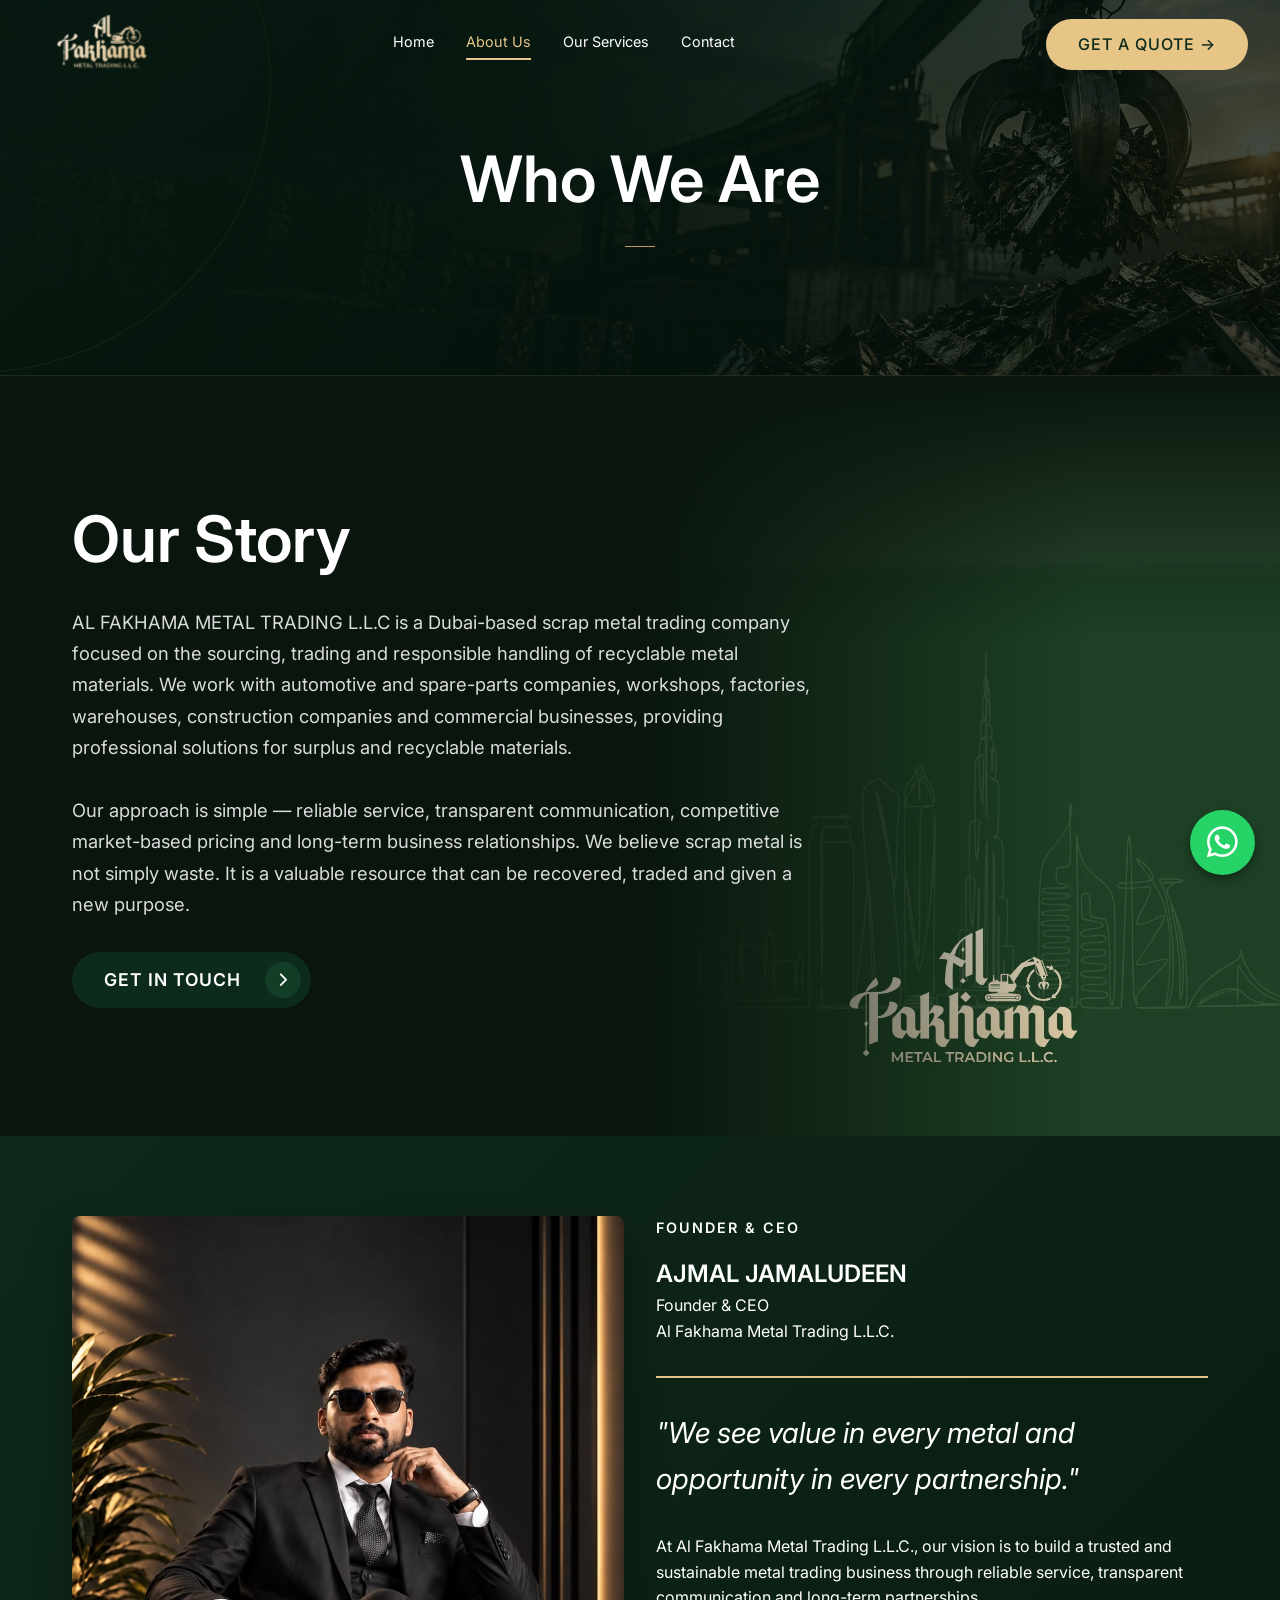
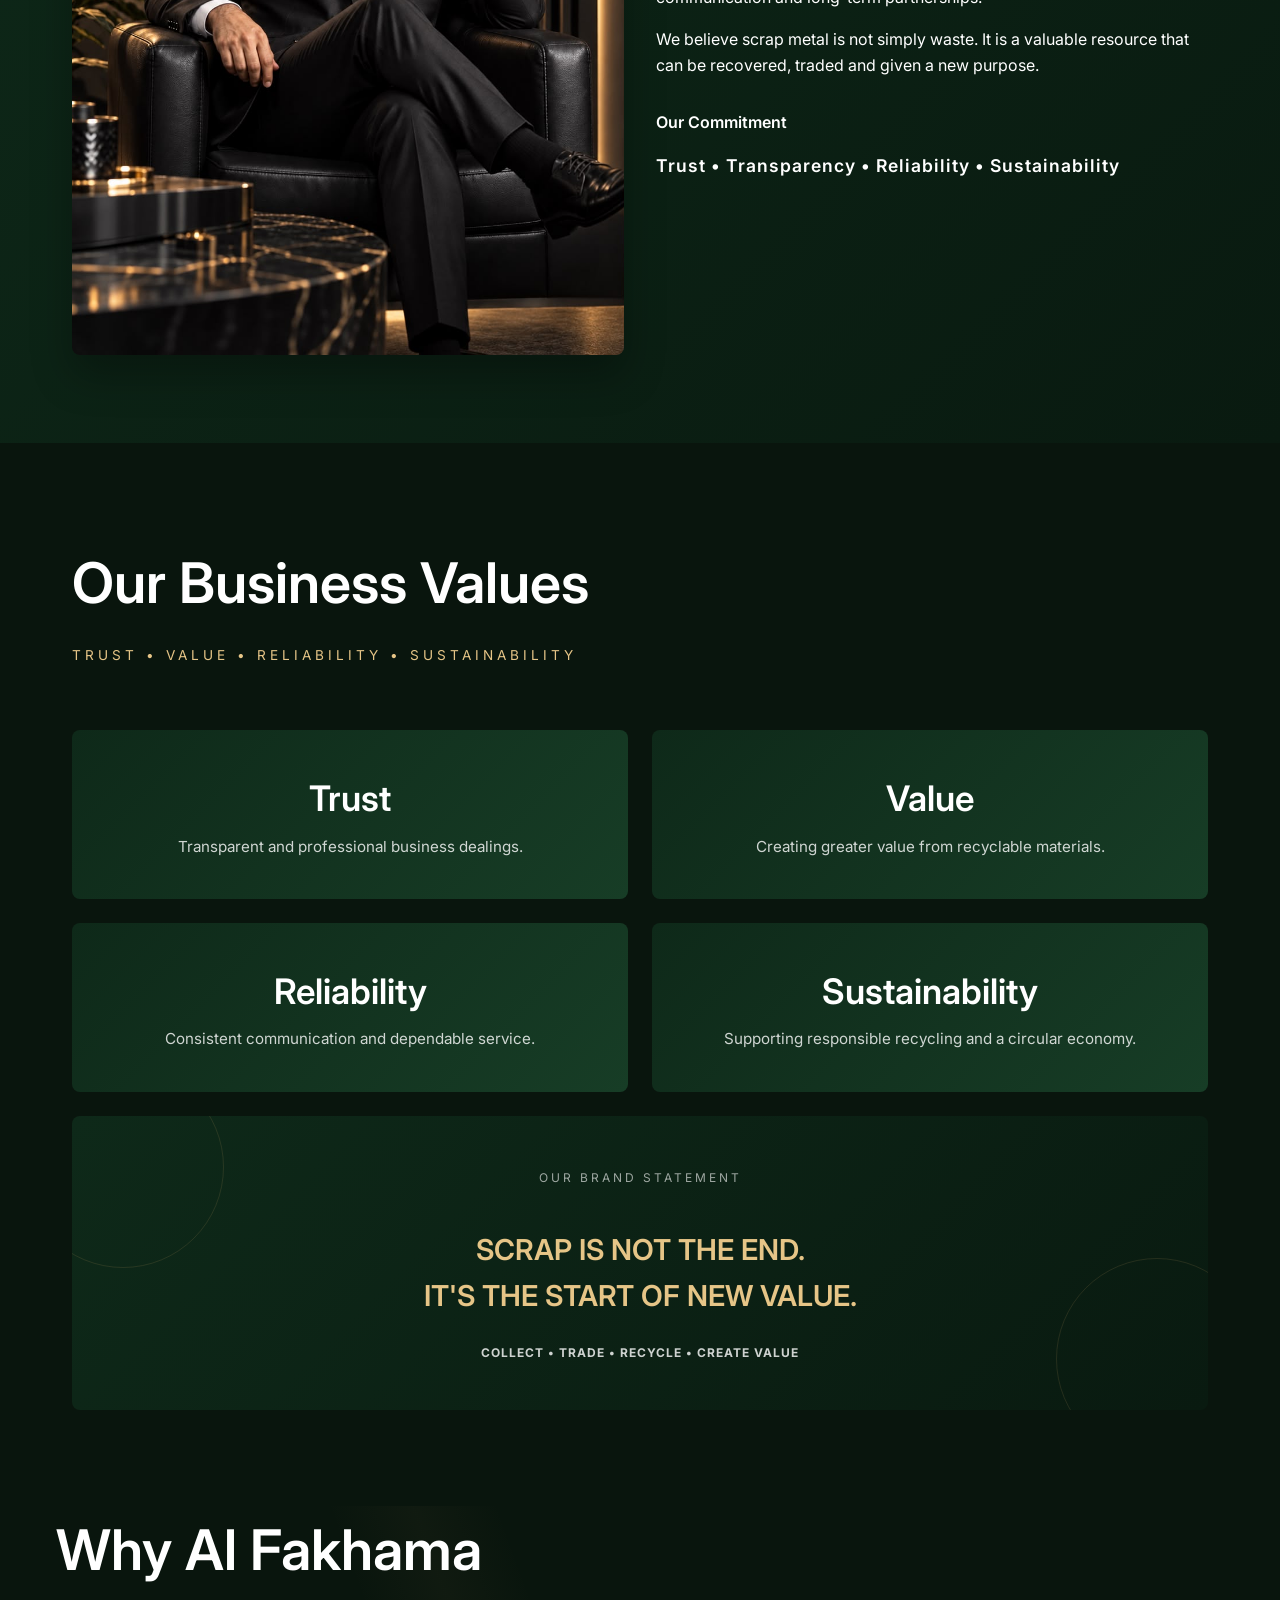
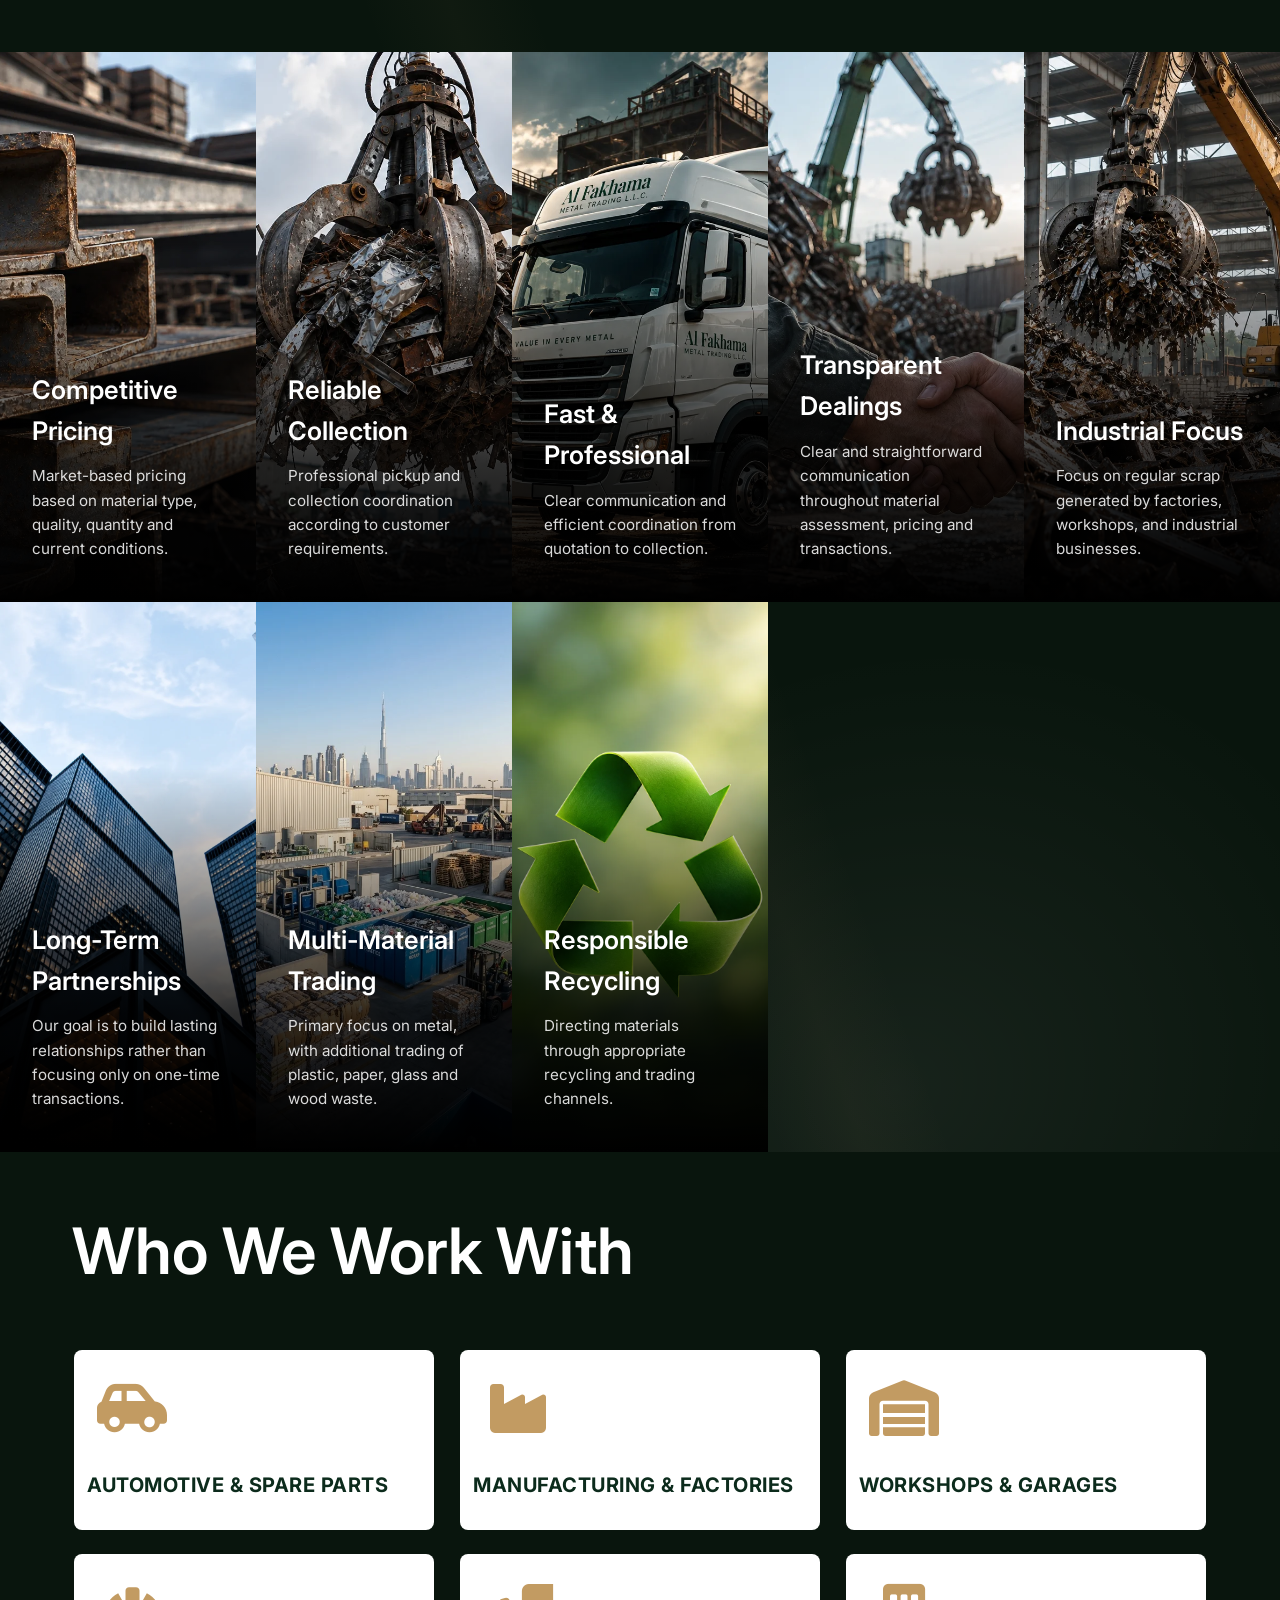
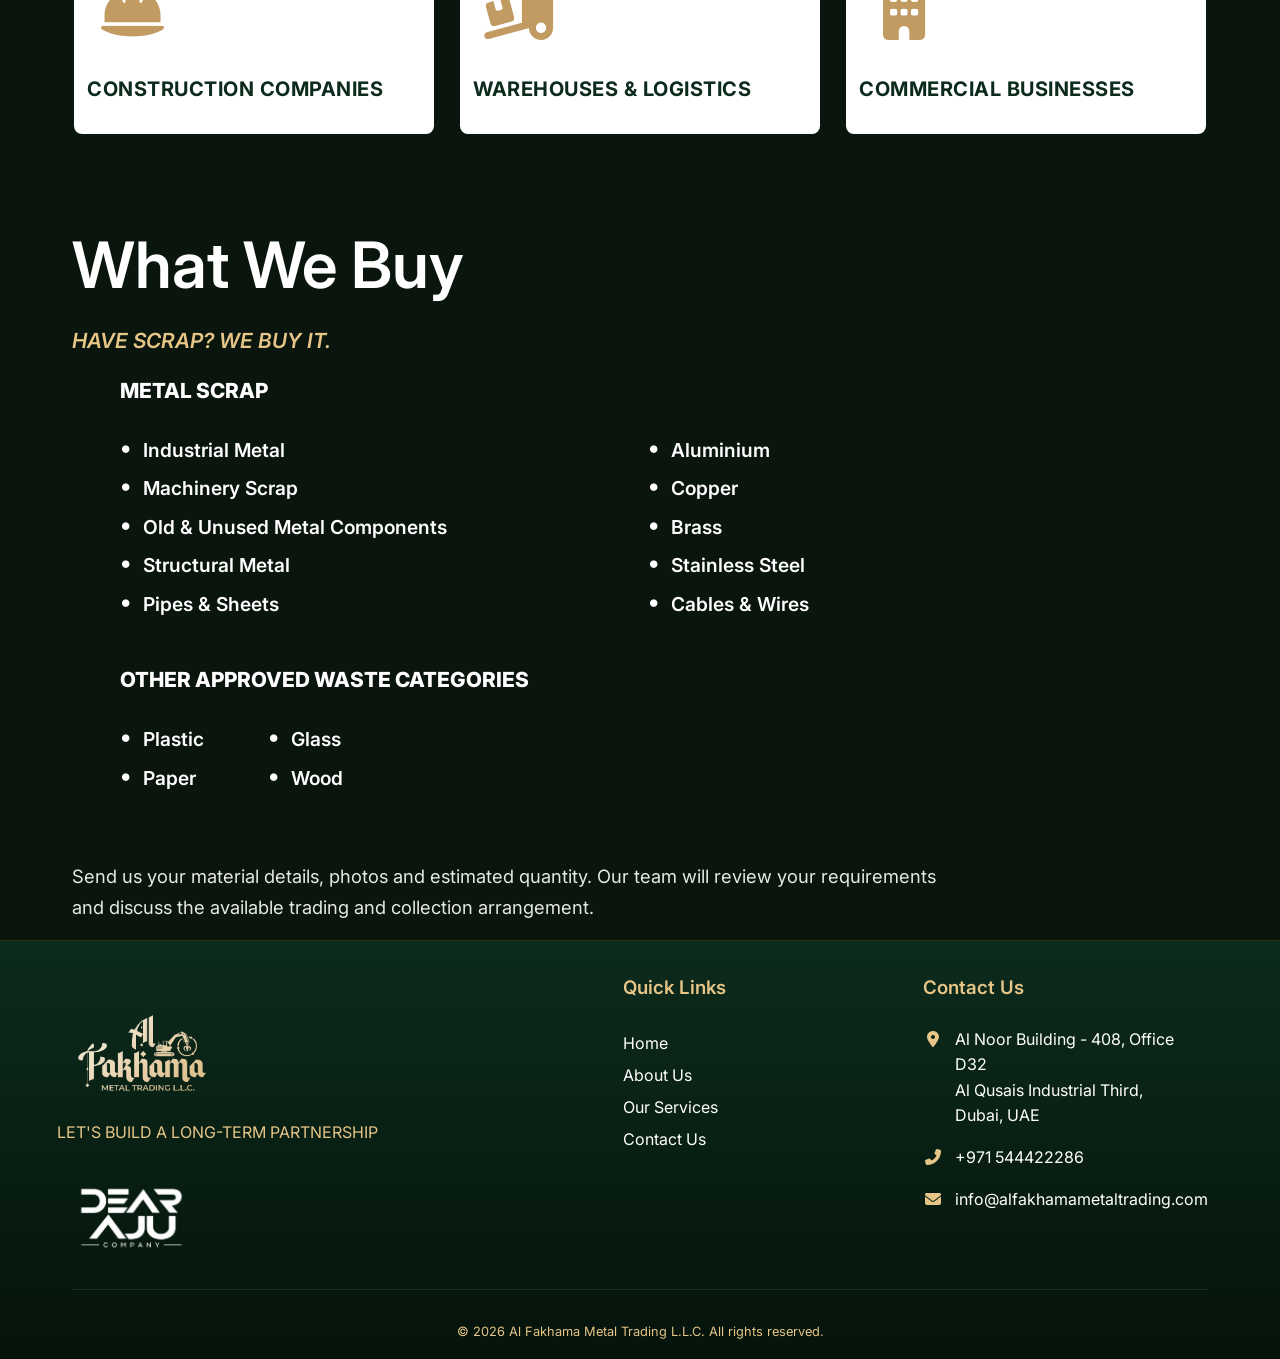
==== commit ffcf57da: "Initial commit with optimized assets" ====
--- a/about.html
+++ b/about.html
@@ -9,24 +9,8 @@
         content="Learn about Al Fakhama Metal Trading L.L.C, a Dubai-based scrap metal trading company.">
     <link rel="stylesheet" href="css/style.css?v=2">
     <link rel="stylesheet" href="https://cdnjs.cloudflare.com/ajax/libs/font-awesome/6.4.0/css/all.min.css">
-    <style>
-        section.founder-section {
-            background-color: #FAF9F6 !important;
-            color: #333 !important;
-        }
-
-        .founder-section h2 {
-            color: #0c2b1c !important;
-        }
-
-        .founder-section .founder-content p {
-            color: #333 !important;
-        }
-
-        .founder-section .founder-quote {
-            color: #0c2b1c !important;
-        }
-    </style>
+
+    <link rel="icon" type="image/webp" href="assets/logo2.webp">
 </head>
 
 <body>
@@ -35,7 +19,7 @@
         <div class="container">
             <div class="logo">
                 <a href="index.html">
-                    <img src="assets/logo.png" alt="Al Fakhama Logo"
+                    <img src="assets/logo.webp" alt="Al Fakhama Logo"
                         style="height: 50px; transform: scale(2.8); transform-origin: left center;">
                 </a>
             </div>
@@ -53,7 +37,7 @@
 
     <div class="about-hero">
         <div class="about-hero-bg-image"
-            style="position: absolute; top: 0; left: 0; right: 0; bottom: 0; background-image: url('assets/about_hero_new.png'); background-size: cover; background-position: center; opacity: 0.15; z-index: 0; pointer-events: none;">
+            style="position: absolute; top: 0; left: 0; right: 0; bottom: 0; background-image: url('assets/about_hero_new.webp'); background-size: cover; background-position: center; opacity: 0.15; z-index: 0; pointer-events: none;">
         </div>
         <!-- Background text removed as requested -->
         <div class="container about-hero-inner" style="justify-content: center; position: relative; z-index: 2;">
@@ -64,18 +48,18 @@
         </div>
     </div>
 
-    <section class="section" style="padding: 8rem 0; position: relative; overflow: hidden;">
+    <section class="section story-section">
         <!-- Right-side background image (z-index: 1), color-matched to the image's background to remove the internal hard edge -->
-        <div style="position: absolute; top: 0; right: -20px; bottom: 0; width: calc(50% + 20px); background-color: rgb(42, 73, 47); background-image: url('assets/story_side_bg.png'); background-size: contain; background-position: right bottom; background-repeat: no-repeat; pointer-events: none; z-index: 1;"></div>
-        
+        <div class="story-side-bg"></div>
+
         <!-- Full-width gradient overlay to fade the left edge perfectly into the dark background -->
-        <div style="position: absolute; top: 0; left: 0; right: 0; bottom: 0; z-index: 2; pointer-events: none; background: linear-gradient(to right, #09150d 0%, #09150d 50%, transparent 85%);"></div>
-        
+        <div class="story-gradient-x"></div>
+
         <!-- Full-width gradient overlay to fade the top edge perfectly into the dark background -->
-        <div style="position: absolute; top: 0; left: 0; right: 0; bottom: 0; z-index: 2; pointer-events: none; background: linear-gradient(to bottom, #09150d 0%, transparent 35%);"></div>
-
-        <div class="container" style="max-width: 1200px; position: relative; z-index: 3;">
-            <div class="story-content-clean" style="max-width: 65%;">
+        <div class="story-gradient-y"></div>
+
+        <div class="container" style="max-width: 1200px; position: relative; z-index: 3">
+            <div class="story-content-clean">
                 <h2 class="text-gold">Our Story</h2>
 
                 <p class="text-light">
@@ -102,11 +86,11 @@
     </section>
 
     <!-- Founder Section -->
-    <section class="section founder-section" style="background-color: #FAF9F6; color: #333;">
+    <section class="section founder-section">
         <div class="container">
             <div class="grid grid-2">
                 <div class="founder-image">
-                    <img src="assets/founder.png" alt="Ajmal Jamaludeen, Founder & CEO">
+                    <img src="assets/founder.jpeg" alt="Ajmal Jamaludeen, Founder & CEO">
                 </div>
                 <div class="founder-content">
                     <p class="text-gold-light mb-1"
@@ -126,7 +110,7 @@
                         recovered, traded and given a new purpose.</p>
 
                     <div style="margin-top: 2rem;">
-                        <h4 class="text-primary mb-1">Our Commitment</h4>
+                        <h4 class="text-gold-light mb-1">Our Commitment</h4>
                         <p style="font-weight: 600; font-size: 1.1rem; letter-spacing: 1px;">Trust &bull; Transparency
                             &bull; Reliability &bull; Sustainability</p>
                     </div>
@@ -185,35 +169,34 @@
 
     <!-- Why Choose Us -->
     <section class="section why-section-bg" style="padding: 0;">
-        <div class="text-center" style="padding: 6rem 1rem 3rem;">
+        <div class="container why-header-wrapper">
             <h2 class="mat-title">Why Al Fakhama</h2>
-
         </div>
 
         <div class="achievements-grid">
             <div class="achievements-card">
-                <div class="achievements-card-bg" style="background-image: url('assets/why_1.png');"></div>
+                <div class="achievements-card-bg" style="background-image: url('assets/why_1.webp');"></div>
                 <div class="achievements-card-content">
                     <h4>Competitive Pricing</h4>
                     <p>Market-based pricing based on material type, quality, quantity and current conditions.</p>
                 </div>
             </div>
             <div class="achievements-card">
-                <div class="achievements-card-bg" style="background-image: url('assets/why_2.png');"></div>
+                <div class="achievements-card-bg" style="background-image: url('assets/why_2.webp');"></div>
                 <div class="achievements-card-content">
                     <h4>Reliable Collection</h4>
                     <p>Professional pickup and collection coordination according to customer requirements.</p>
                 </div>
             </div>
             <div class="achievements-card">
-                <div class="achievements-card-bg" style="background-image: url('assets/why_3.png');"></div>
+                <div class="achievements-card-bg" style="background-image: url('assets/why_3.webp');"></div>
                 <div class="achievements-card-content">
                     <h4>Fast & Professional</h4>
                     <p>Clear communication and efficient coordination from quotation to collection.</p>
                 </div>
             </div>
             <div class="achievements-card">
-                <div class="achievements-card-bg" style="background-image: url('assets/why_4.png');"></div>
+                <div class="achievements-card-bg" style="background-image: url('assets/why_4.webp');"></div>
                 <div class="achievements-card-content">
                     <h4>Transparent Dealings</h4>
                     <p>Clear and straightforward communication throughout material assessment, pricing and transactions.
@@ -221,14 +204,14 @@
                 </div>
             </div>
             <div class="achievements-card">
-                <div class="achievements-card-bg" style="background-image: url('assets/why_5.png');"></div>
+                <div class="achievements-card-bg" style="background-image: url('assets/why_5.webp');"></div>
                 <div class="achievements-card-content">
                     <h4>Industrial Focus</h4>
                     <p>Focus on regular scrap generated by factories, workshops, and industrial businesses.</p>
                 </div>
             </div>
             <div class="achievements-card">
-                <div class="achievements-card-bg" style="background-image: url('assets/why_6_new.png');"></div>
+                <div class="achievements-card-bg" style="background-image: url('assets/why_6_new.webp');"></div>
                 <div class="achievements-card-content">
                     <h4>Long-Term Partnerships</h4>
                     <p>Our goal is to build lasting relationships rather than focusing only on one-time transactions.
@@ -236,14 +219,14 @@
                 </div>
             </div>
             <div class="achievements-card">
-                <div class="achievements-card-bg" style="background-image: url('assets/why_7.png');"></div>
+                <div class="achievements-card-bg" style="background-image: url('assets/why_7.webp');"></div>
                 <div class="achievements-card-content">
                     <h4>Multi-Material Trading</h4>
                     <p>Primary focus on metal, with additional trading of plastic, paper, glass and wood waste.</p>
                 </div>
             </div>
             <div class="achievements-card">
-                <div class="achievements-card-bg" style="background-image: url('assets/why_8.png');"></div>
+                <div class="achievements-card-bg" style="background-image: url('assets/why_8.webp');"></div>
                 <div class="achievements-card-content">
                     <h4>Responsible Recycling</h4>
                     <p>Directing materials through appropriate recycling and trading channels.</p>
@@ -254,9 +237,9 @@
 
     <!-- Who We Work With Section -->
     <section class="section www-section">
-        <div class="container" style="max-width: 1000px;">
+        <div class="container">
             <div class="www-header">
-                <h2>WHO WE WORK WITH</h2>
+                <h2>Who We Work With</h2>
             </div>
 
             <div class="www-list">
@@ -287,7 +270,7 @@
             </div>
 
             <div class="wwb-header">
-                <h2>WHAT WE BUY</h2>
+                <h2>What We Buy</h2>
                 <h4>HAVE SCRAP? WE BUY IT.</h4>
             </div>
 
@@ -324,8 +307,8 @@
             </div>
 
             <p class="wwb-footer-text text-light">
-                Send us your material details, photos and estimated quantity.<br>
-                Our team will review your requirements and discuss the available<br>
+                Send us your material details, photos and estimated quantity.
+                Our team will review your requirements and discuss the available
                 trading and collection arrangement.
             </p>
         </div>
@@ -335,10 +318,13 @@
         <div class="container">
             <div class="footer-grid">
                 <div style="margin-left: -30px;">
-                    <div class="logo" style="margin-top: -20px; margin-bottom: -50px;">
-                        <img src="assets/logo.png" alt="Al Fakhama Logo" style="height: 200px;">
+                    <div class="logo" style="margin-top: -20px; margin-bottom: -40px;">
+                        <img src="assets/logo.webp" alt="Al Fakhama Logo" style="height: 200px;">
                     </div>
                     <p class="text-muted mb-2" style="margin-left: 15px;">LET'S BUILD A LONG-TERM PARTNERSHIP</p>
+                    <div class="client-logo" style="margin-left: 15px; margin-top: 10px;">
+                        <img src="assets/client-logo.webp" alt="Partner Logo" style="height: 80px; max-width: 100%; object-fit: contain;">
+                    </div>
 
                 </div>
                 <div>
@@ -359,7 +345,7 @@
                         </li>
                         <li>
                             <i class="fas fa-phone-alt text-gold-light mt-1"></i>
-                            <span>+971 56 833 8487</span>
+                            <span>+971 544422286</span>
                         </li>
                         <li>
                             <i class="fas fa-envelope text-gold-light mt-1"></i>
@@ -374,6 +360,10 @@
         </div>
     </footer>
     <script src="js/script.js"></script>
+    <!-- Floating WhatsApp Button -->
+    <a href="https://wa.me/971544422286" class="floating-whatsapp" target="_blank" aria-label="Chat on WhatsApp">
+        <i class="fab fa-whatsapp"></i>
+    </a>
 </body>
 
 </html>
--- a/css/style.css
+++ b/css/style.css
@@ -11,12 +11,22 @@
 	--text-muted: rgba(255, 255, 255, 0.7);
 	--font-heading: "Inter", sans-serif;
 	--font-body: "Inter", sans-serif;
+
+	/* Video Box Sizes */
+	--video-width: 256px;
+	--video-height: 198px;
+	--card-padding: 12px;
 }
 
 * {
 	margin: 0;
 	padding: 0;
 	box-sizing: border-box;
+}
+
+html,
+body {
+	overflow-x: hidden;
 }
 
 body {
@@ -84,6 +94,7 @@
 }
 
 @media (max-width: 768px) {
+
 	.grid-2,
 	.grid-3,
 	.grid-4 {
@@ -243,7 +254,14 @@
 	margin-bottom: 1rem;
 	display: flex;
 	align-items: flex-start;
-	gap: 10px;
+	gap: 12px;
+}
+
+.footer-contact i {
+	width: 20px;
+	text-align: center;
+	flex-shrink: 0;
+	margin-top: 4px;
 }
 
 .footer-bottom {
@@ -266,7 +284,7 @@
 	height: 80vh;
 	display: flex;
 	align-items: center;
-	background: url("../assets/hero_bg.png") center/cover no-repeat;
+	background: url("../assets/hero_bg.webp") center/cover no-repeat;
 }
 
 .hero::before {
@@ -276,11 +294,9 @@
 	left: 0;
 	right: 0;
 	bottom: 0;
-	background: linear-gradient(
-		to right,
-		rgba(13, 47, 31, 0.9) 0%,
-		rgba(13, 47, 31, 0.5) 100%
-	);
+	background: linear-gradient(to right,
+			rgba(13, 47, 31, 0.9) 0%,
+			rgba(13, 47, 31, 0.5) 100%);
 }
 
 .hero-content {
@@ -340,19 +356,19 @@
 
 /* specific sections */
 .founder-section {
-	background-color: #faf9f6 !important;
-	color: #333 !important;
+	background: linear-gradient(135deg, #0e2919 0%, #091a10 100%) !important;
+	color: var(--text-light) !important;
 }
 
 .founder-section h2 {
-	color: var(--primary-color);
+	color: var(--text-light);
 }
 
 .founder-quote {
 	font-size: 1.8rem;
 	font-style: italic;
 	font-family: var(--font-heading);
-	color: var(--primary-color);
+	color: var(--text-light);
 	margin: 2rem 0;
 	border-top: 2px solid var(--gold-light);
 	padding-top: 2rem;
@@ -524,7 +540,7 @@
 	right: 0;
 	bottom: 0;
 	left: 0;
-	background-image: url("../assets/services_hero_new.png");
+	background-image: url("../assets/services_hero_new.webp");
 	background-size: cover;
 	background-position: center;
 	opacity: 0.08;
@@ -659,13 +675,13 @@
 	background-color: #0b1f13;
 	/* Very dark rich green */
 	position: relative;
-	padding: 6rem 0;
+	padding: 3rem 0;
 	overflow: hidden;
 }
 
 .works-header {
 	text-align: left;
-	margin-bottom: 5rem;
+	margin-bottom: 3rem;
 	position: relative;
 	z-index: 2;
 }
@@ -808,9 +824,19 @@
 }
 
 @media (max-width: 992px) {
+	.works-header {
+		margin-bottom: 2rem;
+		text-align: center;
+	}
+
+	.works-title {
+		font-size: 2.5rem;
+	}
+
 	.works-grid {
 		flex-direction: column;
-		gap: 5rem;
+		align-items: center;
+		gap: 2rem;
 	}
 
 	.works-arrow {
@@ -832,26 +858,41 @@
 	.works-step {
 		text-align: center;
 		padding: 0;
+		width: 100%;
 	}
 
 	.works-icon {
-		margin: 0 auto 2rem;
+		margin: 0 auto 1.5rem;
 	}
 }
 
 /* Materials Section */
 .mat-section {
 	background-color: #08150d;
-	padding: 6rem 0;
+	padding: 0 0 3rem 0;
 	color: var(--text-light);
 }
 
+@media (max-width: 992px) {
+
+	.works-section,
+	.mat-section,
+	.www-section,
+	.process-section {
+		padding: 2rem 0 !important;
+	}
+
+	.mat-header {
+		margin-bottom: 2rem !important;
+	}
+}
+
 .mat-header {
 	display: flex;
 	justify-content: space-between;
 	align-items: center;
 	gap: 3rem;
-	margin-bottom: 4rem;
+	margin-bottom: 1.5rem;
 }
 
 .mat-header-left {
@@ -884,6 +925,12 @@
 	font-family: var(--font-heading);
 	margin: 0 0 0.5rem 0;
 	color: var(--gold-light);
+}
+
+@media (max-width: 992px) {
+	.mat-title {
+		font-size: 2.2rem;
+	}
 }
 
 .mat-sub-eyebrow {
@@ -953,7 +1000,7 @@
 	display: grid;
 	grid-template-columns: repeat(4, 1fr);
 	gap: 1.5rem;
-	margin-bottom: 4rem;
+	margin-bottom: 2rem;
 }
 
 /* New image card layout for materials */
@@ -1003,11 +1050,9 @@
 	display: flex;
 	justify-content: space-between;
 	align-items: center;
-	background: linear-gradient(
-		to right,
-		rgba(226, 197, 135, 0.05),
-		transparent
-	);
+	background: linear-gradient(to right,
+			rgba(226, 197, 135, 0.05),
+			transparent);
 }
 
 .mat-bb-left {
@@ -1083,8 +1128,14 @@
 	color: var(--white);
 }
 
+@media (max-width: 992px) {
+	.values-section {
+		padding: 2rem 0;
+	}
+}
+
 .values-header {
-	text-align: center;
+	text-align: left;
 	margin-bottom: 4rem;
 }
 
@@ -1293,12 +1344,10 @@
 /* About Hero Section */
 .about-hero {
 	background:
-		linear-gradient(
-			135deg,
+		linear-gradient(135deg,
 			rgba(9, 26, 17, 0.9) 0%,
-			rgba(6, 17, 10, 0.9) 100%
-		),
-		url("../assets/about_hero_new.png");
+			rgba(6, 17, 10, 0.9) 100%),
+		url("../assets/about_hero_new.webp");
 	background-size: cover;
 	background-position: center;
 	padding: 8rem 0;
@@ -1415,24 +1464,43 @@
 	/* Hide side text on mobile for cleaner look */
 }
 
+@media (max-width: 768px) {
+	.about-hero {
+		background:
+			linear-gradient(135deg,
+				rgba(9, 26, 17, 0.9) 0%,
+				rgba(6, 17, 10, 0.9) 100%),
+			url("../assets/about_hero_new.webp");
+		background-size: cover;
+		background-position: right center;
+		background-attachment: scroll;
+	}
+}
+
 /* Premium Dark Background for Why Al Fakhama Section */
 .why-section-bg {
 	position: relative;
 	background-color: #05120a;
 	background-image:
-		radial-gradient(
-			circle at 90% 110%,
+		radial-gradient(circle at 90% 110%,
 			rgba(200, 230, 210, 0.08) 0%,
-			transparent 50%
-		),
-		radial-gradient(
-			circle at 10% -10%,
+			transparent 50%),
+		radial-gradient(circle at 10% -10%,
 			rgba(20, 60, 40, 0.3) 0%,
-			transparent 50%
-		),
+			transparent 50%),
 		linear-gradient(135deg, #05120a 0%, #081a11 100%);
 	overflow: hidden;
 	z-index: 1;
+}
+
+.why-header-wrapper {
+	padding: 0 1rem 3rem;
+}
+
+@media (max-width: 992px) {
+	.why-header-wrapper {
+		padding: 2rem 1rem;
+	}
 }
 
 .why-section-bg::before {
@@ -1442,12 +1510,10 @@
 	left: 0;
 	right: 0;
 	bottom: 0;
-	background: linear-gradient(
-		70deg,
-		transparent 45%,
-		rgba(194, 155, 98, 0.04) 50%,
-		transparent 55%
-	);
+	background: linear-gradient(70deg,
+			transparent 45%,
+			rgba(194, 155, 98, 0.04) 50%,
+			transparent 55%);
 	pointer-events: none;
 	z-index: -1;
 }
@@ -1459,11 +1525,9 @@
 	right: -10%;
 	width: 80%;
 	height: 70%;
-	background: radial-gradient(
-		ellipse,
-		rgba(255, 255, 255, 0.06) 0%,
-		transparent 70%
-	);
+	background: radial-gradient(ellipse,
+			rgba(255, 255, 255, 0.06) 0%,
+			transparent 70%);
 	transform: rotate(-25deg);
 	pointer-events: none;
 	z-index: -1;
@@ -1502,14 +1566,13 @@
 	left: 0;
 	width: 100%;
 	height: 100%;
-	object-fit: cover; /* Cover the whole screen to act as a true background */
+	object-fit: cover;
+	/* Cover the whole screen to act as a true background */
 	z-index: 1;
-	filter: brightness(
-		0.25
-	); /* Heavily darkened to hide artifacts in shadows */
-	transform: scale(
-		1.1
-	); /* Uniformly scale from center to hide watermark without breaking right side */
+	filter: brightness(0.25);
+	/* Heavily darkened to hide artifacts in shadows */
+	transform: scale(1.1);
+	/* Uniformly scale from center to hide watermark without breaking right side */
 }
 
 .hero-final-reveal {
@@ -1525,8 +1588,8 @@
 }
 
 .hero-final-reveal h1 {
-	font-size: 5rem;
-	line-height: 1.1;
+	font-size: 4rem;
+	line-height: 1.2;
 	margin-bottom: 1rem;
 }
 
@@ -1551,15 +1614,14 @@
 }
 
 .hero-text-wrapper h1 {
-	font-family: "Pirata One", cursive;
-	font-weight: 400;
-	letter-spacing: 3px;
+	font-family: var(--font-heading);
+	font-weight: 700;
 }
 
 .hero-subtitle {
 	margin-bottom: 2rem;
-	font-family: "Dancing Script", cursive;
-	font-size: 1.8rem;
+	font-family: var(--font-body);
+	font-size: 1.5rem;
 	color: var(--gold-light);
 }
 
@@ -1567,24 +1629,34 @@
 	.hero-final-reveal {
 		padding: 0 1rem;
 	}
+
 	.hero-logo-wrapper {
-		margin-bottom: -3rem; /* Less aggressive negative margin on mobile */
-	}
+		margin-bottom: -3rem;
+		/* Less aggressive negative margin on mobile */
+	}
+
 	.hero-main-logo {
-		max-width: 100%; /* Prevent overflowing the screen */
+		max-width: 100%;
+		/* Prevent overflowing the screen */
 		width: 320px;
 	}
+
 	.hero-text-wrapper {
-		text-align: center; /* Center align text on mobile for better balance */
-	}
+		text-align: center;
+		/* Center align text on mobile for better balance */
+	}
+
 	.hero-final-reveal h1 {
-		font-size: 3.5rem;
-	}
+		font-size: 2.5rem;
+	}
+
 	.hero-subtitle {
 		font-size: 1.1rem;
 	}
+
 	#hero-sequence-canvas {
-		object-position: 75% center; /* Shift focus to the right side of the video on narrow screens */
+		object-position: 75% center;
+		/* Shift focus to the right side of the video on narrow screens */
 	}
 }
 
@@ -1596,12 +1668,12 @@
 	background-color: #05120a;
 	color: #fff;
 	text-align: center;
-	padding: 8rem 0;
+	padding: 4rem 0;
 	overflow: hidden;
 	display: flex;
 	align-items: center;
 	justify-content: center;
-	min-height: 80vh;
+	min-height: 60vh;
 }
 
 .cta-bento-grid {
@@ -1728,6 +1800,41 @@
 	background: #e0e0e0;
 }
 
+@media (max-width: 768px) {
+	.cta-bento-section {
+		padding: 4rem 0 !important;
+		min-height: auto !important;
+	}
+
+	.cta-bento-content h2 {
+		font-size: 2.2rem;
+		line-height: 1.2;
+		margin-bottom: 0.5rem;
+	}
+
+	.cta-bento-content p {
+		font-size: 1rem;
+		margin-bottom: 2rem;
+	}
+
+	.cta-search-bar {
+		flex-direction: column;
+		border-radius: 20px;
+		padding: 1rem;
+		gap: 1rem;
+		text-align: center;
+	}
+
+	.cta-search-btn {
+		width: 100%;
+		justify-content: center;
+	}
+
+	.cta-search-text {
+		padding-left: 0;
+	}
+}
+
 .cta-pills {
 	display: flex;
 	gap: 0.8rem;
@@ -1796,7 +1903,7 @@
 	padding: 3rem 2rem;
 	background-image:
 		linear-gradient(rgba(5, 18, 10, 0.75), rgba(5, 18, 10, 0.9)),
-		url("../assets/hero_bg.png");
+		url("../assets/hero_bg.webp");
 	background-size: cover;
 	background-position: center;
 	display: flex;
@@ -1858,17 +1965,102 @@
 	}
 }
 
+.story-section {
+	padding: 8rem 0;
+	position: relative;
+	overflow: hidden;
+}
+
+.story-side-bg {
+	position: absolute;
+	top: 0;
+	right: -20px;
+	bottom: 0;
+	width: calc(50% + 20px);
+	background-color: rgb(42, 73, 47);
+	background-image: url("../assets/story_side_bg.webp");
+	background-size: contain;
+	background-position: right bottom;
+	background-repeat: no-repeat;
+	pointer-events: none;
+	z-index: 1;
+}
+
+.story-gradient-x {
+	position: absolute;
+	top: 0;
+	left: 0;
+	right: 0;
+	bottom: 0;
+	z-index: 2;
+	pointer-events: none;
+	background: linear-gradient(to right, #09150d 0%, #09150d 50%, transparent 85%);
+}
+
+.story-gradient-y {
+	position: absolute;
+	top: 0;
+	left: 0;
+	right: 0;
+	bottom: 0;
+	z-index: 2;
+	pointer-events: none;
+	background: linear-gradient(to bottom, #09150d 0%, transparent 35%);
+}
+
+@media (max-width: 992px) {
+	.story-section {
+		padding: 4rem 0 220px 0 !important;
+	}
+
+	.story-side-bg {
+		width: calc(100% + 20px);
+		height: 250px;
+		top: auto;
+		bottom: 0;
+		right: -20px;
+		opacity: 0.8;
+		background-position: center bottom;
+		background-size: cover;
+	}
+
+	.story-gradient-x {
+		display: none;
+	}
+
+	.story-gradient-y {
+		top: auto;
+		bottom: 0;
+		height: 250px;
+		background: linear-gradient(to bottom, #09150d 0%, transparent 50%);
+	}
+}
+
 .story-content-clean {
 	display: flex;
 	flex-direction: column;
 	justify-content: center;
-}
+	max-width: 65%;
+}
+
+@media (max-width: 992px) {
+	.story-content-clean {
+		max-width: 100%;
+	}
+}
+
 
 .story-content-clean h2 {
 	font-size: 4rem;
 	line-height: 1.1;
 	margin-bottom: 2rem;
 	font-weight: 600;
+}
+
+@media (max-width: 768px) {
+	.story-content-clean h2 {
+		font-size: 2.8rem;
+	}
 }
 
 .story-content-clean p {
@@ -1921,7 +2113,7 @@
 	border-radius: 20px;
 	overflow: hidden;
 	box-shadow: 0 15px 40px rgba(0, 0, 0, 0.5);
-	background-image: url("../assets/story_side_bg.png");
+	background-image: url("../assets/story_side_bg.webp");
 	background-size: cover;
 	background-position: center;
 }
@@ -1998,12 +2190,10 @@
 	left: 0;
 	width: 100%;
 	height: 100%;
-	background: linear-gradient(
-		to bottom,
-		transparent 30%,
-		rgba(0, 0, 0, 0.8) 75%,
-		#000 100%
-	);
+	background: linear-gradient(to bottom,
+			transparent 30%,
+			rgba(0, 0, 0, 0.8) 75%,
+			#000 100%);
 	z-index: 2;
 	transition: opacity 0.3s ease;
 }
@@ -2037,6 +2227,10 @@
 	font-size: 0.95rem;
 	line-height: 1.6;
 	margin: 0;
+}
+
+.val-section {
+	padding-bottom: 0 !important;
 }
 
 /* ==========================================================================
@@ -2109,7 +2303,7 @@
 .www-section {
 	background-color: var(--bg-dark);
 	/* Dark green */
-	padding: 6rem 0;
+	padding: 3rem 0 1rem 0;
 }
 
 .www-header {
@@ -2121,8 +2315,8 @@
 
 .www-header h2 {
 	color: var(--text-light);
-	font-weight: 800;
-	font-size: 2.5rem;
+	font-family: var(--font-heading);
+	font-size: 4rem;
 	margin: 0;
 }
 
@@ -2141,6 +2335,21 @@
 	margin-bottom: 5rem;
 }
 
+@media (max-width: 992px) {
+	.www-header {
+		margin-bottom: 1.5rem;
+	}
+
+	.www-header h2,
+	.wwb-header h2 {
+		font-size: 2.5rem;
+	}
+
+	.www-list {
+		margin-bottom: 2rem;
+	}
+}
+
 .www-item {
 	display: flex;
 	gap: 1rem;
@@ -2148,9 +2357,10 @@
 	border: 1px solid rgba(255, 255, 255, 0.5);
 	border-radius: 8px;
 	padding: 12px;
-	width: 360px;
+	width: 100%;
+	max-width: 360px;
 	height: 180px;
-    background: var(--text-light);
+	background: var(--text-light);
 }
 
 .www-icon {
@@ -2169,17 +2379,17 @@
 	font-size: 1.25rem;
 	font-weight: 700;
 	letter-spacing: 0.5px;
-    color: var(--primary-color);
+	color: var(--primary-color);
 }
 
 .wwb-header {
-	margin-bottom: 2rem;
+	margin-bottom: 1rem;
 }
 
 .wwb-header h2 {
 	color: var(--text-light);
-	font-weight: 800;
-	font-size: 2.5rem;
+	font-family: var(--font-heading);
+	font-size: 4rem;
 	margin-bottom: 0.5rem;
 }
 
@@ -2194,8 +2404,8 @@
 .wwb-card {
 	background-color: transparent;
 	border-radius: 20px;
-	padding: 3rem;
-	margin-bottom: 3rem;
+	padding: 0 3rem 3rem 3rem;
+	margin-bottom: 1rem;
 }
 
 .wwb-card-title {
@@ -2268,6 +2478,11 @@
 		gap: 2rem;
 	}
 
+	.www-header h2,
+	.wwb-header h2 {
+		font-size: 2rem;
+	}
+
 	.wwb-grid {
 		grid-template-columns: 1fr;
 	}
@@ -2277,8 +2492,19 @@
 		gap: 0;
 	}
 
+	.wwb-footer-text {
+		text-align: center;
+		font-size: 1rem;
+		margin: 0 auto;
+	}
+
 	.wwb-card {
 		padding: 2rem;
+		margin-bottom: 1.5rem;
+	}
+
+	.www-section {
+		padding: 3rem 0;
 	}
 }
 
@@ -2309,3 +2535,374 @@
 	box-shadow: 0 6px 14px rgba(0, 0, 0, 0.6);
 	color: white;
 }
+
+.process-section {
+	background-color: var(--bg-dark);
+	/* Dark green */
+	padding: 1rem 0 3rem 0;
+}
+
+/* Section Header */
+.section-header {
+	text-align: center;
+	margin-bottom: 24px;
+	z-index: 10;
+}
+
+.badge {
+	display: inline-block;
+	font-size: 11px;
+	font-weight: 700;
+	text-transform: uppercase;
+	letter-spacing: 1.5px;
+	padding: 6px 16px;
+	border-radius: 50px;
+	border: 1px solid var(--gold);
+	color: var(--gold-light);
+	background-color: var(--secondary-color);
+	margin-bottom: 12px;
+}
+
+.section-title {
+	font-size: 2.25rem;
+	font-weight: 800;
+	color: var(--text-light);
+	letter-spacing: -0.5px;
+}
+
+.section-title span {
+	color: var(--gold-light);
+}
+
+.section-subtitle {
+	color: var(--text-muted);
+	font-size: 0.875rem;
+	margin-top: 8px;
+	max-width: 500px;
+}
+
+.roadmap-wrapper {
+	position: relative;
+	width: 100%;
+	max-width: 1100px;
+	height: 1180px;
+	margin: 0 auto;
+	overflow: visible;
+}
+
+/* Static SVG Curved Line - NO ANIMATIONS */
+.roadmap-svg {
+	position: absolute;
+	top: 0;
+	left: 0;
+	width: 100%;
+	height: 100%;
+	pointer-events: none;
+	z-index: 1;
+}
+
+.roadmap-path-bg {
+	stroke: rgba(194, 155, 98, 0.25);
+	stroke-width: 6px;
+	stroke-linecap: round;
+	stroke-dasharray: 10, 15;
+	fill: none;
+}
+
+.roadmap-path-gold {
+	stroke: var(--gold);
+	stroke-width: 4px;
+	stroke-linecap: round;
+	stroke-dasharray: 10, 15;
+	fill: none;
+}
+
+/* Node Dots along the line */
+.node-dot {
+	position: absolute;
+	width: 22px;
+	height: 22px;
+	background-color: var(--gold);
+	border: 3px solid #ffffff;
+	border-radius: 50%;
+	transform: translate(-50%, -50%);
+	z-index: 2;
+}
+
+/* Static Process Cards - NO TRANSITIONS OR ANIMATIONS */
+.step-card {
+	position: absolute;
+	background: var(--secondary-color);
+	border: 1px solid rgba(194, 155, 98, 0.4);
+	border-radius: 16px;
+	padding: var(--card-padding);
+	box-shadow: 0 10px 30px rgba(0, 0, 0, 0.5);
+	z-index: 3;
+	display: flex;
+	flex-direction: column;
+	align-items: flex-start;
+	width: calc(var(--video-width) + (var(--card-padding) * 2));
+}
+
+.card-header {
+	display: flex;
+	align-items: center;
+	gap: 10px;
+	margin-bottom: 10px;
+	width: 100%;
+}
+
+.icon-box {
+	width: 32px;
+	height: 32px;
+	border-radius: 8px;
+	background: rgba(194, 155, 98, 0.2);
+	color: var(--gold-light);
+	display: flex;
+	align-items: center;
+	justify-content: center;
+	font-size: 14px;
+	font-weight: 700;
+	flex-shrink: 0;
+}
+
+.card-title-group {
+	display: flex;
+	flex-direction: column;
+}
+
+/* Video Player Box with Fixed Dimensions */
+.video-player-box {
+	width: var(--video-width);
+	height: var(--video-height);
+	position: relative;
+	overflow: hidden;
+	border-radius: 10px;
+	background-size: cover;
+	background-position: center;
+	border: 1px solid rgba(230, 197, 135, 0.25);
+	background-color: #000;
+}
+
+.video-player-box video {
+	width: 100%;
+	height: 100%;
+	object-fit: cover;
+	object-position: left;
+	display: block;
+}
+
+/* Step Absolute Offsets for Desktop Layout */
+.step-1-node {
+	left: 180px;
+	top: 100px;
+}
+
+.step-1-card {
+	left: 150px;
+	top: 100px;
+	transform: translate(-100%, -50%);
+}
+
+.step-2-node {
+	left: 827px;
+	top: 294px;
+}
+
+.step-2-card {
+	left: 827px;
+	top: 264px;
+	transform: translate(-50%, -100%);
+}
+
+.step-3-node {
+	left: 796px;
+	top: 544px;
+}
+
+.step-3-card {
+	left: 826px;
+	top: 544px;
+	transform: translate(0, -50%);
+}
+
+.step-4-node {
+	left: 279px;
+	top: 785px;
+}
+
+.step-4-card {
+	left: 249px;
+	top: 785px;
+	transform: translate(-100%, -50%);
+}
+
+.step-5-node {
+	left: 557px;
+	top: 1058px;
+}
+
+.step-5-card {
+	left: 557px;
+	top: 1028px;
+	transform: translate(-50%, -100%);
+}
+
+.step-6-node {
+	left: 920px;
+	top: 1080px;
+}
+
+.step-6-card {
+	left: 950px;
+	top: 1080px;
+	transform: translate(0, -50%);
+}
+
+@media (max-width: 1000px) {
+
+	.roadmap-svg,
+	.roadmap-path-bg,
+	.roadmap-path-gold {
+		display: none;
+		/* Hide curve lines on mobile */
+	}
+
+	.roadmap-wrapper::before {
+		content: "";
+		position: absolute;
+		top: 0;
+		bottom: 0;
+		left: 50%;
+		transform: translateX(-50%);
+		width: 4px;
+		background: repeating-linear-gradient(to bottom,
+				var(--gold) 0,
+				var(--gold) 10px,
+				transparent 10px,
+				transparent 20px);
+		z-index: 0;
+		opacity: 0.6;
+	}
+
+	.roadmap-wrapper {
+		display: flex;
+		flex-direction: column;
+		align-items: center;
+		gap: 20px;
+		height: auto;
+	}
+
+	.step-card {
+		position: relative;
+		z-index: 1;
+	}
+
+	.step-1-card,
+	.step-1-node,
+	.step-2-card,
+	.step-2-node,
+	.step-3-card,
+	.step-3-node,
+	.step-4-card,
+	.step-4-node,
+	.step-5-card,
+	.step-5-node,
+	.step-6-card,
+	.step-6-node {
+		top: auto;
+		left: auto;
+		transform: none;
+	}
+
+	.node-dot {
+		display: block;
+		position: relative;
+		transform: none;
+		margin: 10px 0;
+		z-index: 2;
+	}
+}
+
+/* About Us Page Responsive Styles */
+.about-story-section {
+	padding: 2rem 0;
+	position: relative;
+	overflow: hidden;
+}
+
+@media (min-width: 768px) {
+	.about-story-section {
+		padding: 8rem 0;
+	}
+}
+
+.about-story-bg-img {
+	position: absolute;
+	top: 0;
+	right: 0;
+	bottom: 0;
+	width: 100%;
+	background-color: rgb(42, 73, 47);
+	background-image: url('../assets/story_side_bg.webp');
+	background-size: cover;
+	background-position: center;
+	background-repeat: no-repeat;
+	pointer-events: none;
+	z-index: 1;
+	opacity: 0.3;
+}
+
+@media (min-width: 992px) {
+	.about-story-bg-img {
+		right: -20px;
+		width: calc(50% + 20px);
+		background-size: contain;
+		background-position: right bottom;
+		opacity: 1;
+	}
+}
+
+.about-story-grad-left {
+	position: absolute;
+	top: 0;
+	left: 0;
+	right: 0;
+	bottom: 0;
+	z-index: 2;
+	pointer-events: none;
+	background: linear-gradient(to right, #09150d 0%, #09150d 20%, transparent 100%);
+}
+
+@media (min-width: 992px) {
+	.about-story-grad-left {
+		background: linear-gradient(to right, #09150d 0%, #09150d 50%, transparent 85%);
+	}
+}
+
+.about-story-grad-top {
+	position: absolute;
+	top: 0;
+	left: 0;
+	right: 0;
+	bottom: 0;
+	z-index: 2;
+	pointer-events: none;
+	background: linear-gradient(to bottom, #09150d 0%, transparent 35%);
+}
+
+.about-story-container {
+	max-width: 1200px;
+	position: relative;
+	z-index: 3;
+}
+
+.story-content-about {
+	max-width: 100%;
+}
+
+@media (min-width: 992px) {
+	.story-content-about {
+		max-width: 65%;
+	}
+}
